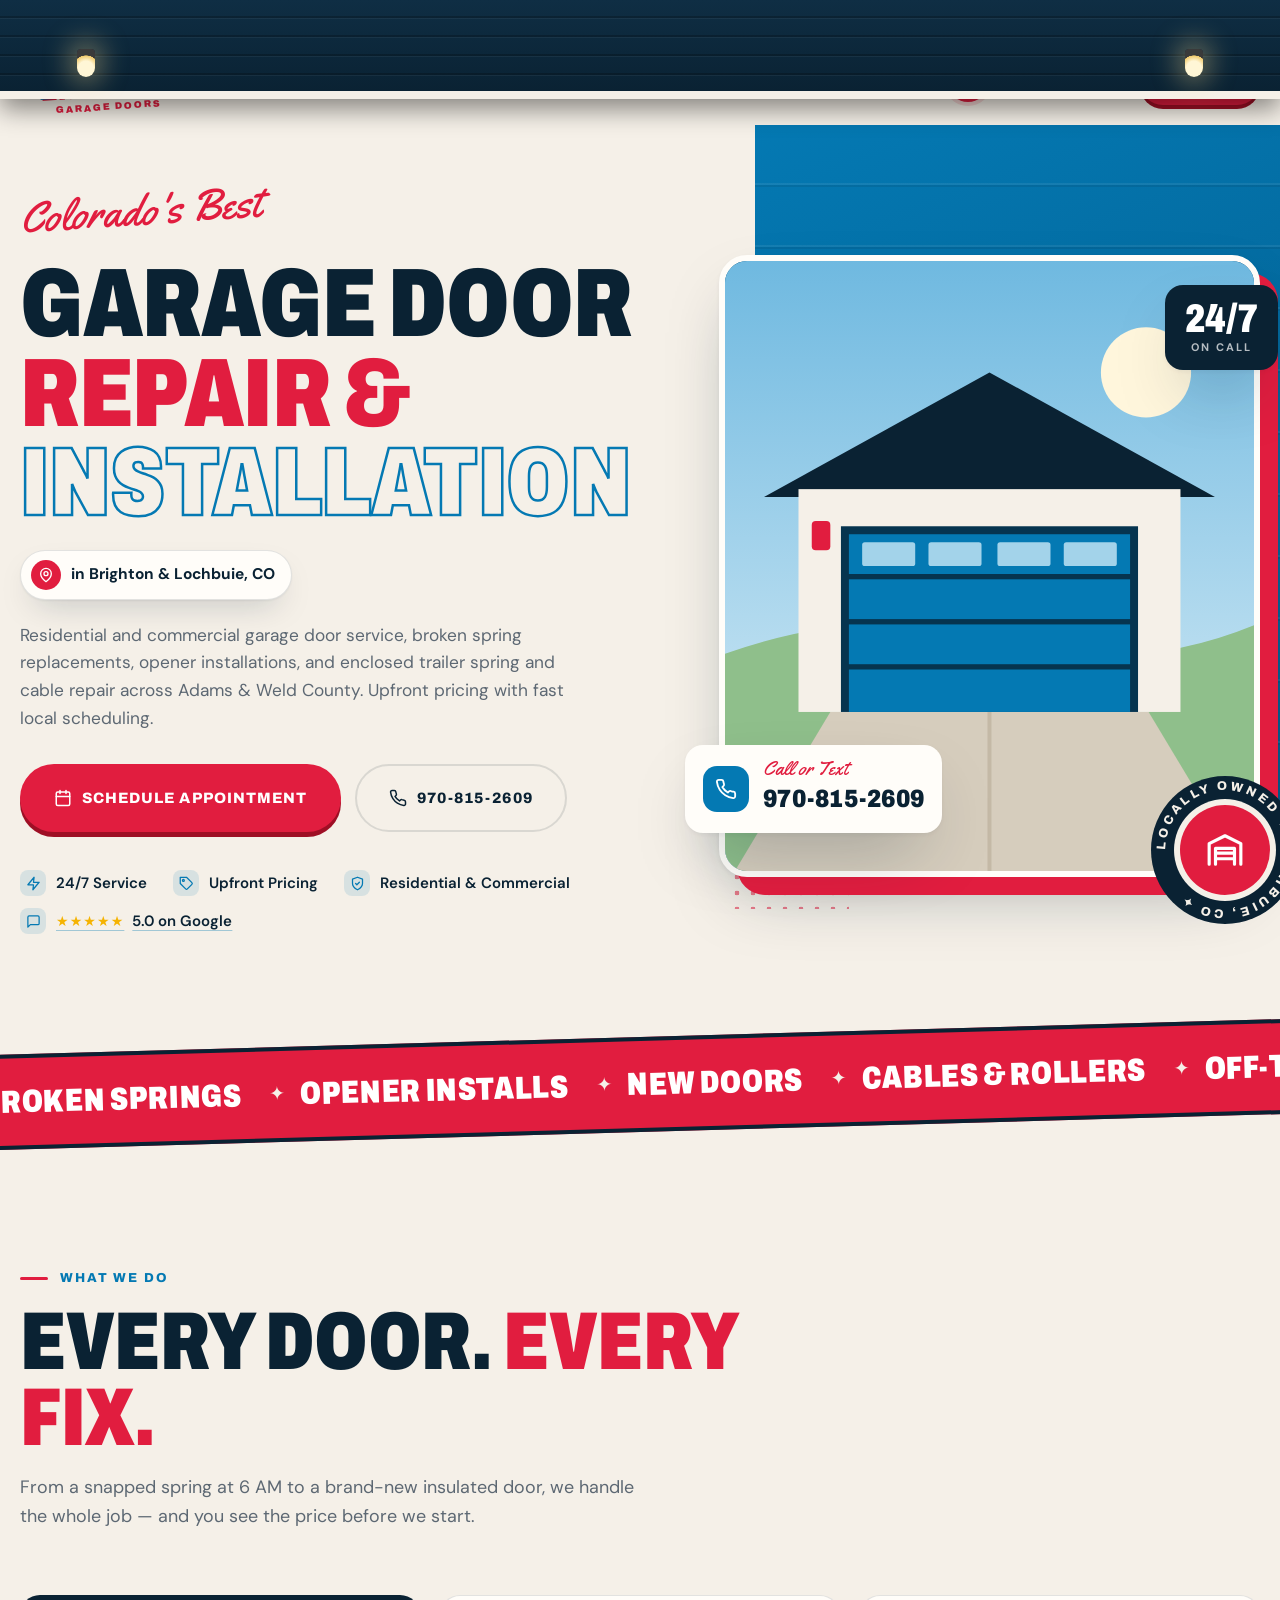
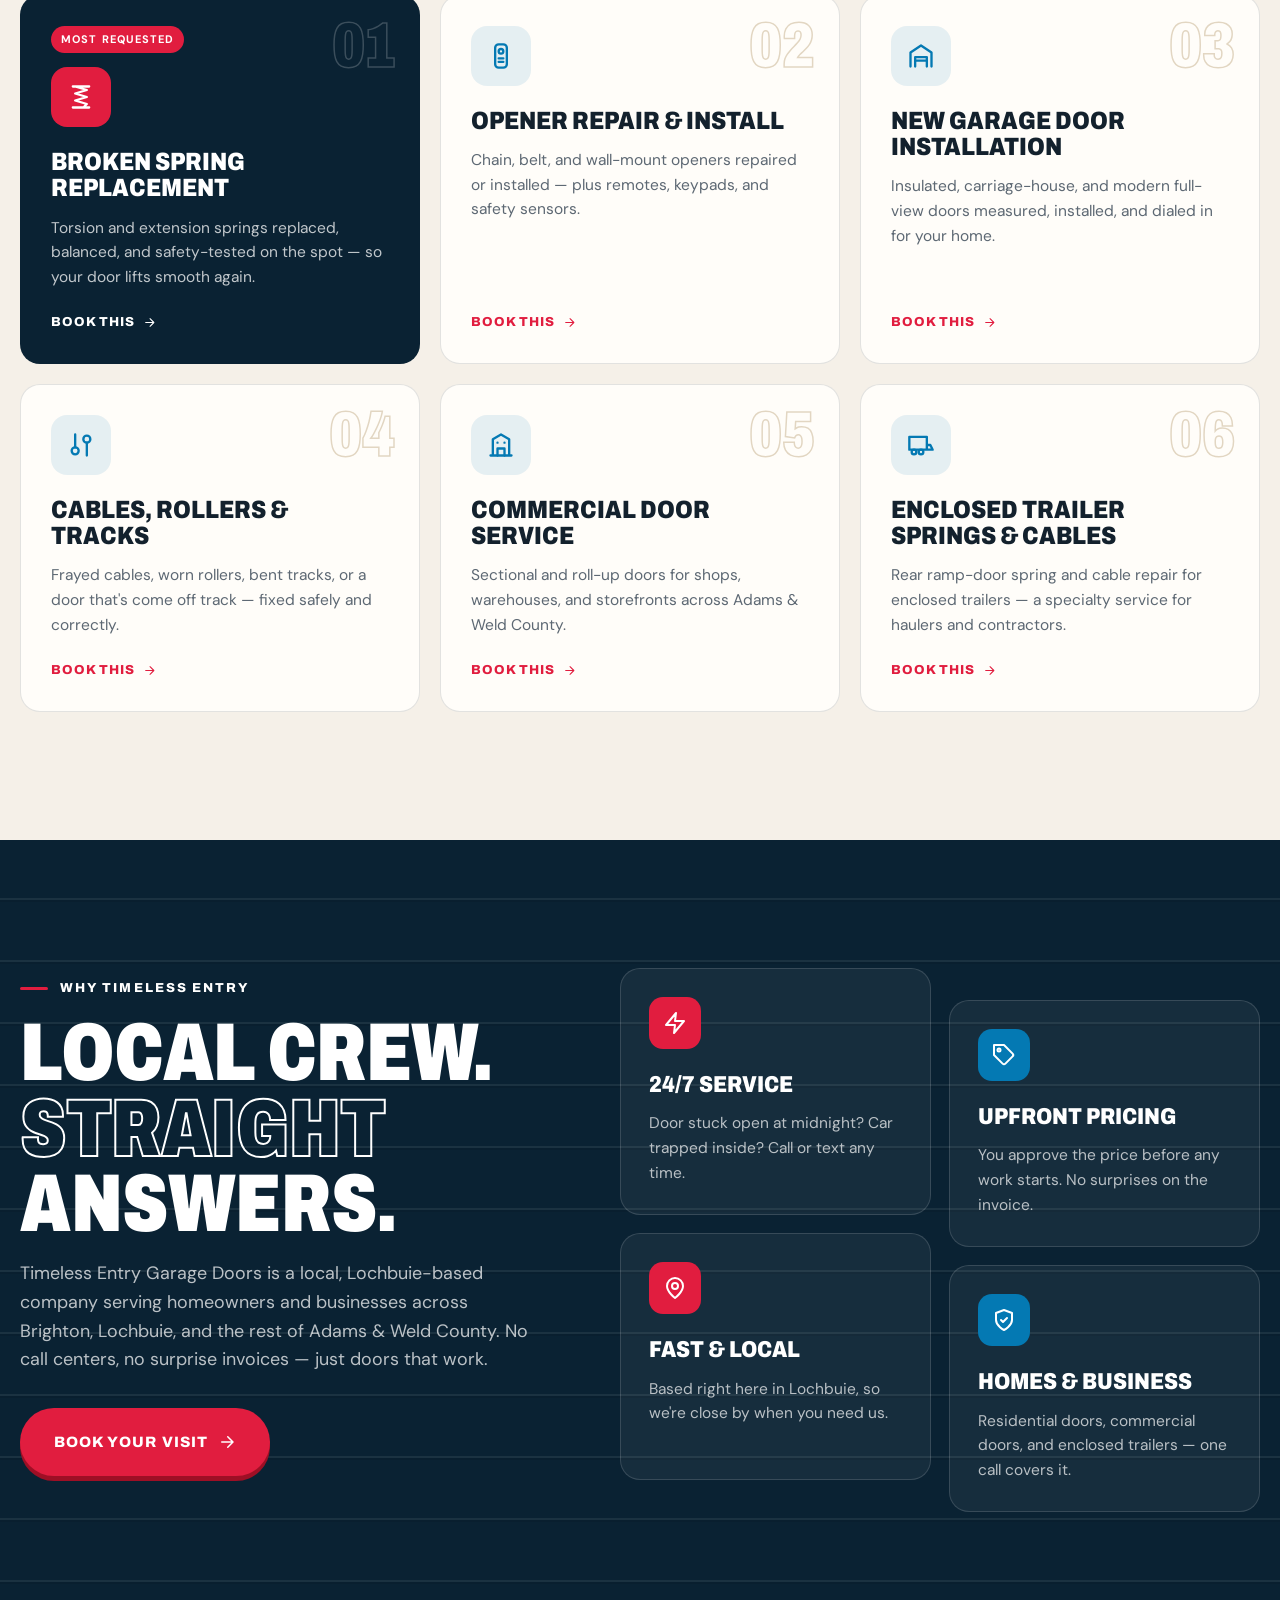
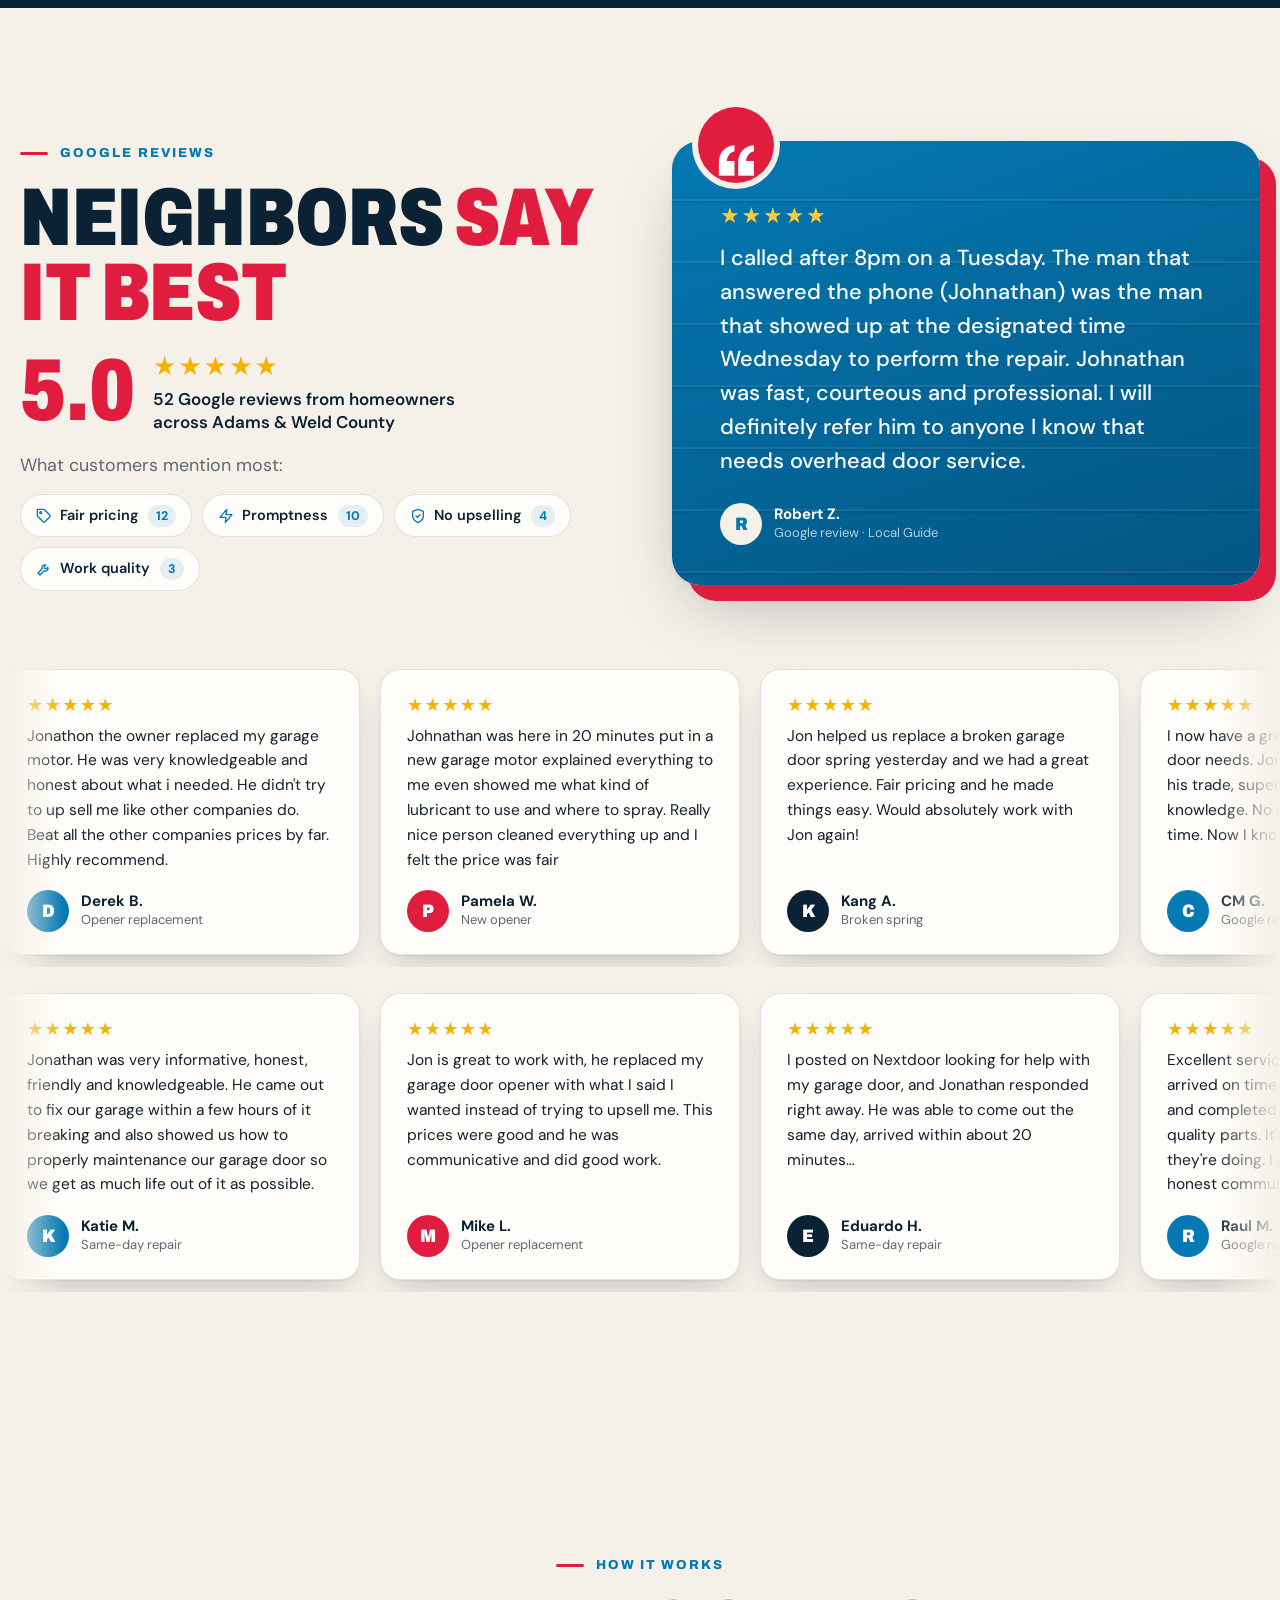
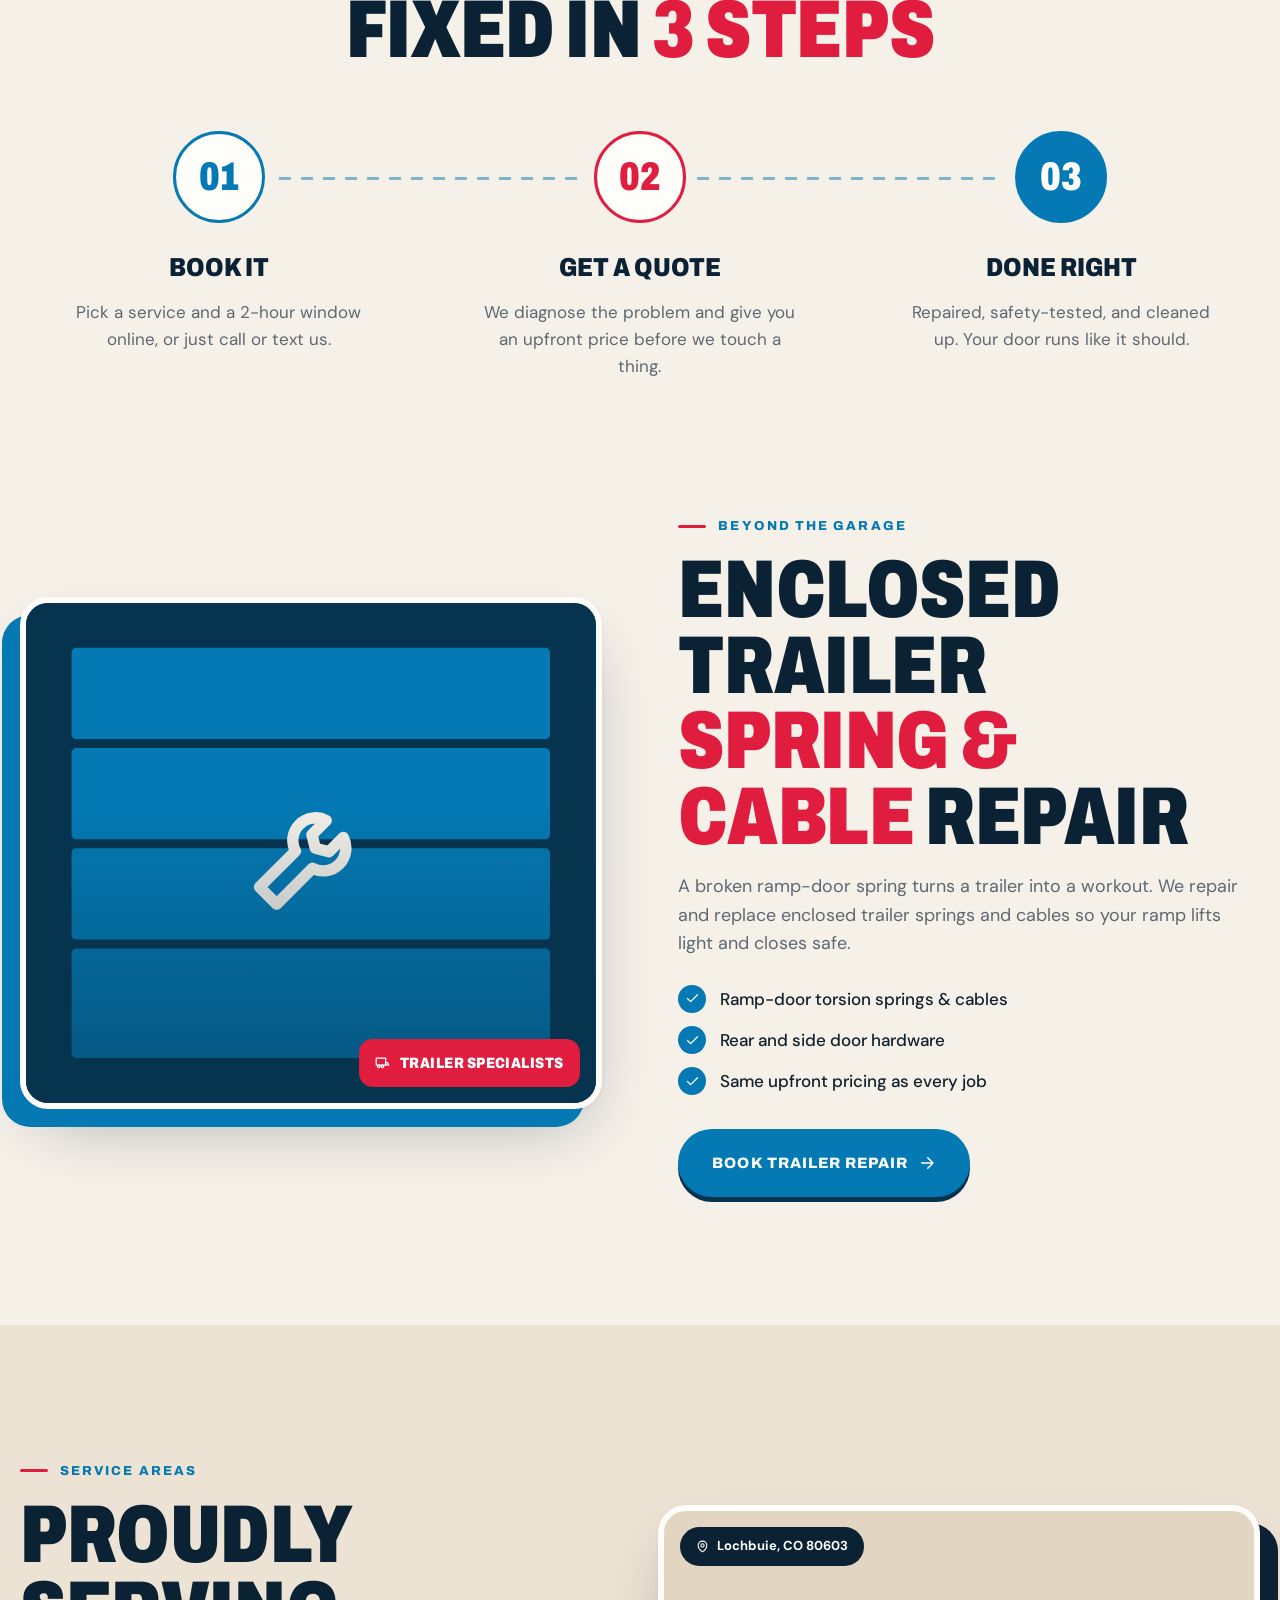
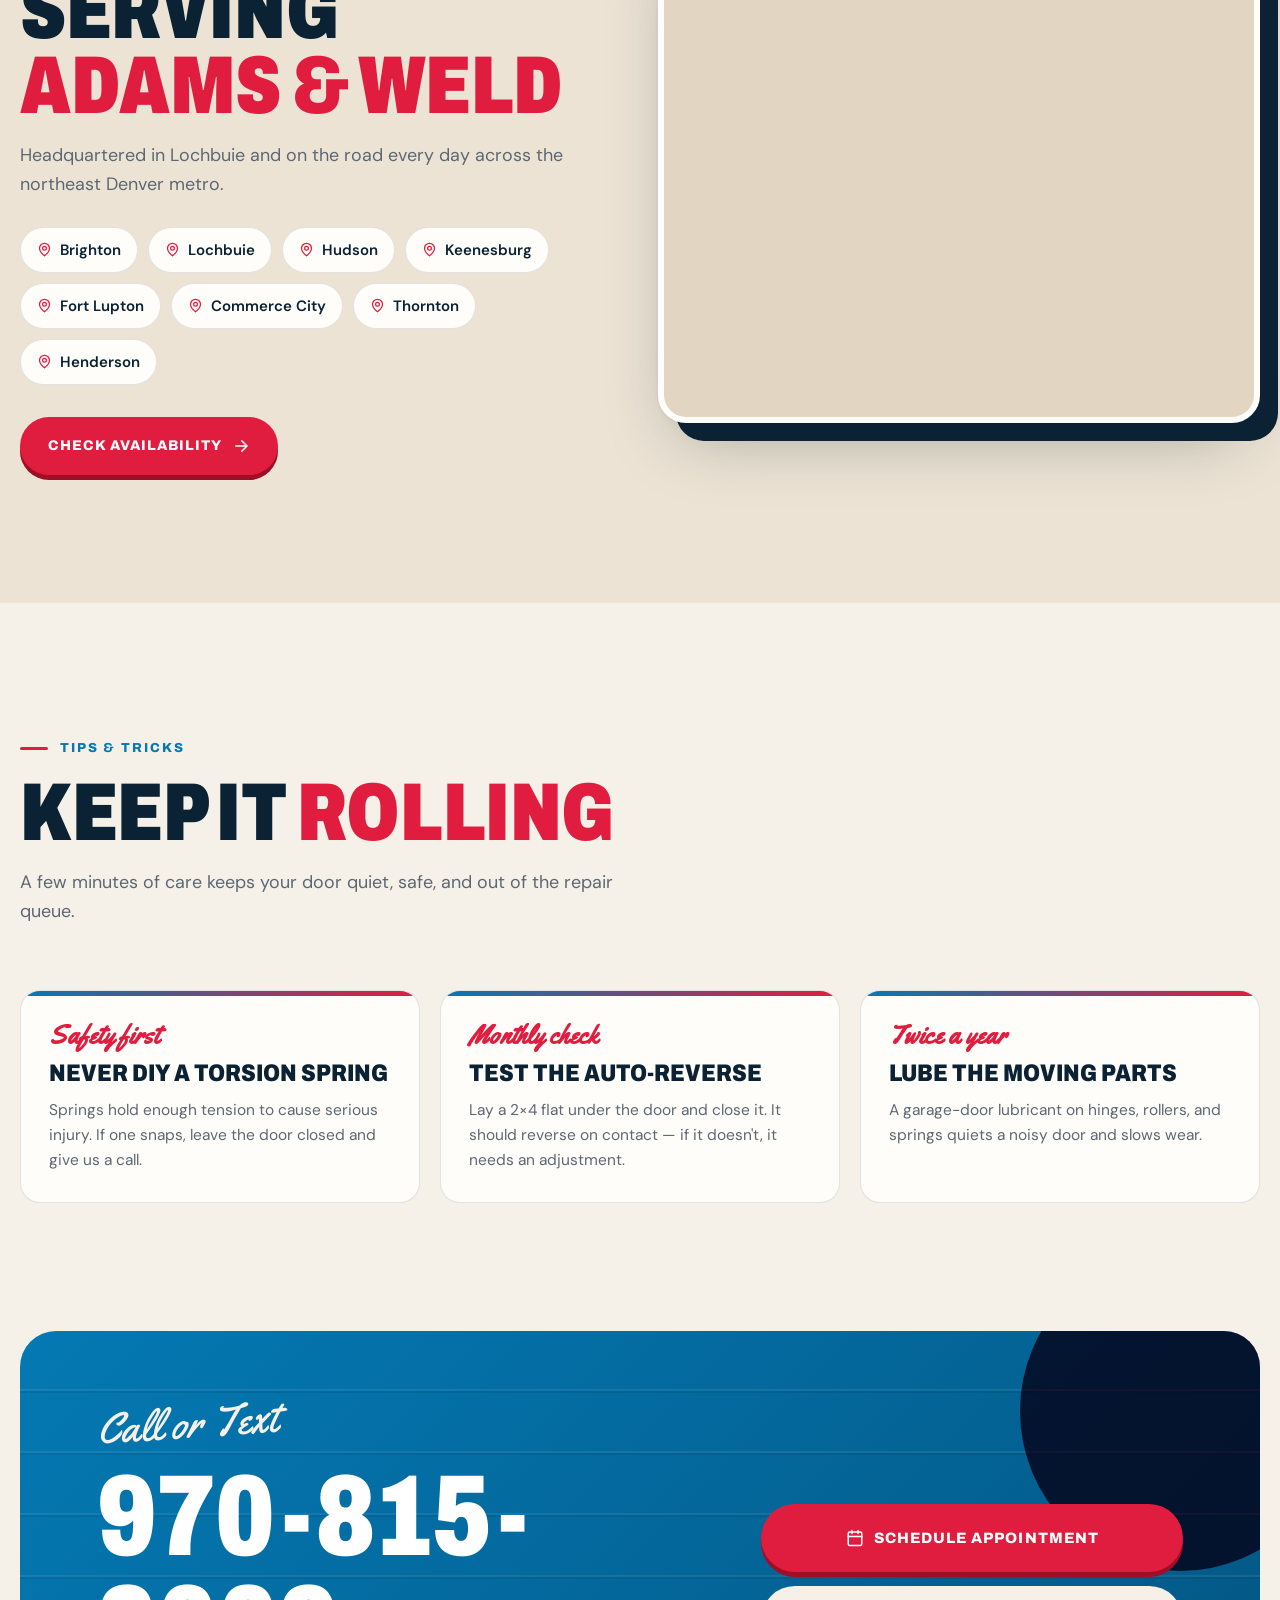
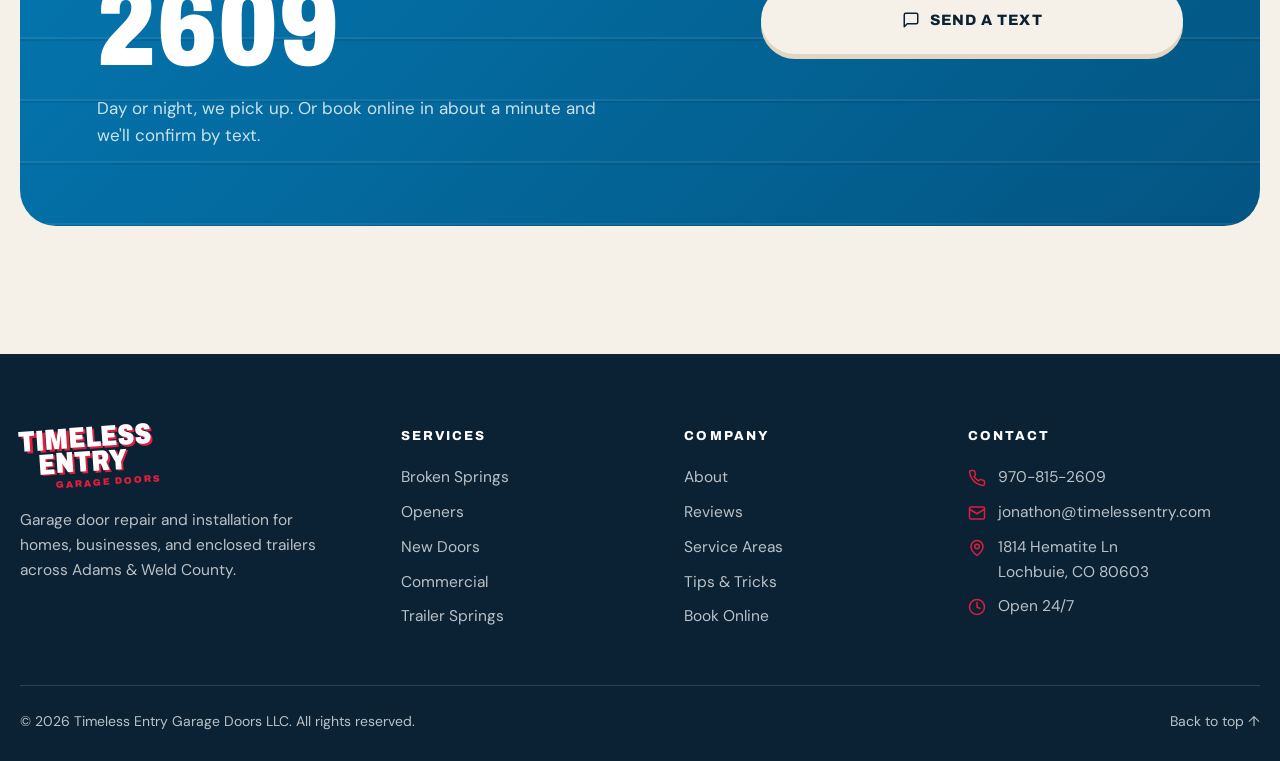
==== index.html @ ea05e541 "Redesigned Timeless Entry Garage Doors website Homepage and booking page with a garage-door intro an" ====
<!doctype html>
<html lang="en">
<head>
  <meta charset="utf-8">
  <meta name="viewport" content="width=device-width, initial-scale=1">
  <title>Timeless Entry Garage Doors | Garage Door Repair in Brighton &amp; Lochbuie, CO</title>
  <meta name="description" content="Residential and commercial garage door repair, broken spring replacement, opener installation, and enclosed trailer spring & cable repair across Adams & Weld County. Upfront pricing, 24/7 service.">
  <meta name="theme-color" content="#0479b3">
  <link rel="icon" type="image/png" sizes="32x32" href="images/favicon.png">
  <link rel="apple-touch-icon" href="images/apple-touch-icon.png">
  <link rel="preconnect" href="https://fonts.googleapis.com">
  <link rel="preconnect" href="https://fonts.gstatic.com" crossorigin>
  <link href="https://fonts.googleapis.com/css2?family=Archivo:wdth,wght@62..125,400..900&family=DM+Sans:opsz,wght@9..40,400..700&family=Yellowtail&display=swap" rel="stylesheet">
  <link rel="stylesheet" href="styles.css">
  <script>document.documentElement.classList.add('js');try{if(sessionStorage.getItem('te-intro-seen'))document.documentElement.classList.add('intro-seen')}catch(e){}</script>
</head>
<body class="has-mobile-bar">

<!-- Intro: red garage door that rolls up when the page loads -->
<div class="garage-intro" aria-hidden="true">
  <div class="gi-head"></div>
  <div class="gi-door">
    <div class="gi-panel gi-windows"><span></span><span></span><span></span><span></span></div>
    <div class="gi-panel"><span></span><span></span><span></span><span></span>
      <div class="gi-plate"><span class="gi-script">Colorado's Best</span><span class="gi-name">Timeless Entry</span><span class="gi-sub">Garage Doors</span></div>
    </div>
    <div class="gi-panel"><span></span><span></span><span></span><span></span>
      <div class="gi-plate lower"><span class="gi-script">Colorado's Best</span><span class="gi-name">Timeless Entry</span><span class="gi-sub">Garage Doors</span></div>
    </div>
    <div class="gi-panel"><span></span><span></span><span></span><span></span><div class="gi-handle"></div></div>
  </div>
</div>

<!-- Icon sprite -->
<svg width="0" height="0" style="position:absolute" aria-hidden="true">
  <defs>
    <symbol id="i-phone" viewBox="0 0 24 24"><path d="M22 16.9v3a2 2 0 0 1-2.2 2 19.8 19.8 0 0 1-8.6-3.1 19.5 19.5 0 0 1-6-6A19.8 19.8 0 0 1 2.1 4.2 2 2 0 0 1 4.1 2h3a2 2 0 0 1 2 1.7c.1 1 .4 1.9.7 2.8a2 2 0 0 1-.5 2.1L8 9.9a16 16 0 0 0 6 6l1.3-1.3a2 2 0 0 1 2.1-.4c.9.3 1.8.6 2.8.7a2 2 0 0 1 1.7 2z"/></symbol>
    <symbol id="i-calendar" viewBox="0 0 24 24"><rect x="3" y="4" width="18" height="18" rx="2"/><path d="M16 2v4M8 2v4M3 10h18"/></symbol>
    <symbol id="i-clock" viewBox="0 0 24 24"><circle cx="12" cy="12" r="10"/><path d="M12 6v6l4 2"/></symbol>
    <symbol id="i-mail" viewBox="0 0 24 24"><rect x="2" y="4" width="20" height="16" rx="2"/><path d="m22 7-10 6L2 7"/></symbol>
    <symbol id="i-pin" viewBox="0 0 24 24"><path d="M20 10c0 6-8 12-8 12s-8-6-8-12a8 8 0 0 1 16 0z"/><circle cx="12" cy="10" r="3"/></symbol>
    <symbol id="i-check" viewBox="0 0 24 24"><path d="M20 6 9 17l-5-5"/></symbol>
    <symbol id="i-arrow-right" viewBox="0 0 24 24"><path d="M5 12h14M13 5l7 7-7 7"/></symbol>
    <symbol id="i-chevron-down" viewBox="0 0 24 24"><path d="m6 9 6 6 6-6"/></symbol>
    <symbol id="i-spring" viewBox="0 0 24 24"><path d="M5 3h14M5 21h14M7 3l10 3-10 3 10 3-10 3 10 3-3 3"/></symbol>
    <symbol id="i-remote" viewBox="0 0 24 24"><rect x="7" y="2" width="10" height="20" rx="3"/><circle cx="12" cy="8" r="2"/><path d="M10 14h4M10 17h4"/></symbol>
    <symbol id="i-install" viewBox="0 0 24 24"><path d="M3 21V9l9-6 9 6v12"/><path d="M7 21v-8h10v8M7 16h10"/></symbol>
    <symbol id="i-roller" viewBox="0 0 24 24"><circle cx="7" cy="17" r="3"/><circle cx="17" cy="7" r="3"/><path d="M7 14V3M17 21V10"/></symbol>
    <symbol id="i-building" viewBox="0 0 24 24"><path d="M3 21h18M5 21V7l7-4 7 4v14"/><path d="M9 21v-6h6v6M9 10h.01M15 10h.01"/></symbol>
    <symbol id="i-trailer" viewBox="0 0 24 24"><path d="M2 5h15v11H2zM17 12h3l2 4h-5"/><circle cx="6" cy="18" r="2"/><circle cx="12" cy="18" r="2"/></symbol>
    <symbol id="i-zap" viewBox="0 0 24 24"><path d="M13 2 3 14h9l-1 8 10-12h-9z"/></symbol>
    <symbol id="i-tag" viewBox="0 0 24 24"><path d="M20.6 13.4 13.4 20.6a2 2 0 0 1-2.8 0L2 12V2h10l8.6 8.6a2 2 0 0 1 0 2.8z"/><circle cx="7" cy="7" r="1.5"/></symbol>
    <symbol id="i-home" viewBox="0 0 24 24"><path d="m3 10 9-7 9 7v11H3z"/><path d="M9 21v-7h6v7"/></symbol>
    <symbol id="i-shield" viewBox="0 0 24 24"><path d="M12 22s8-4 8-10V5l-8-3-8 3v7c0 6 8 10 8 10z"/><path d="m9 12 2 2 4-4"/></symbol>
    <symbol id="i-garage" viewBox="0 0 24 24"><path d="M2 21V8l10-5 10 5v13"/><path d="M6 21V11h12v10M6 14h12M6 17.5h12"/></symbol>
    <symbol id="i-menu" viewBox="0 0 24 24"><path d="M4 7h16M4 12h16M4 17h16"/></symbol>
    <symbol id="i-x" viewBox="0 0 24 24"><path d="M18 6 6 18M6 6l12 12"/></symbol>
    <symbol id="i-message" viewBox="0 0 24 24"><path d="M21 15a2 2 0 0 1-2 2H7l-4 4V5a2 2 0 0 1 2-2h14a2 2 0 0 1 2 2z"/></symbol>
    <symbol id="i-wrench" viewBox="0 0 24 24"><path d="M14.7 6.3a4 4 0 0 0-5.4 5.4L3 18l3 3 6.3-6.3a4 4 0 0 0 5.4-5.4l-2.5 2.5-2.4-.6-.6-2.4z"/></symbol>
  </defs>
</svg>

<a class="sr-only" href="#main">Skip to content</a>

<div class="topbar">
  <div class="container">
    <div class="topbar-left"><span class="live" aria-hidden="true"></span> Open 24/7 <span class="hide-sm">&nbsp;·&nbsp; Serving Adams &amp; Weld County</span></div>
    <div class="topbar-right">
      <a href="#" class="hide-sm"><svg class="i"><use href="#i-mail"/></svg>jonathon@timelessentry.com</a>
      <a href="#"><svg class="i"><use href="#i-phone"/></svg>970-815-2609</a>
    </div>
  </div>
</div>

<header class="site-header" id="top">
  <div class="container header-inner">
    <a href="index.html" class="brand" aria-label="Timeless Entry Garage Doors home">
      <img src="images/logo.png" alt="Timeless Entry Garage Doors" onerror="this.remove()">
      <span class="brand-text" aria-hidden="true"><span class="b1">Timeless</span><span class="b2">Entry</span><span class="b3">Garage Doors</span></span>
    </a>

    <nav class="site-nav" id="site-nav" aria-label="Main">
      <ul class="nav-list">
        <li><a class="nav-link active" href="index.html">Home</a></li>
        <li><a class="nav-link" href="#about">About</a></li>
        <li class="has-dd">
          <a class="nav-link" href="#services">Services <svg class="i"><use href="#i-chevron-down"/></svg></a>
          <ul class="dd">
            <li><a href="book.html?service=spring"><span class="dd-ico"><svg class="i"><use href="#i-spring"/></svg></span>Broken Springs</a></li>
            <li><a href="book.html?service=opener"><span class="dd-ico"><svg class="i"><use href="#i-remote"/></svg></span>Openers</a></li>
            <li><a href="book.html?service=install"><span class="dd-ico"><svg class="i"><use href="#i-install"/></svg></span>New Door Installation</a></li>
            <li><a href="book.html?service=cable"><span class="dd-ico"><svg class="i"><use href="#i-roller"/></svg></span>Cables, Rollers &amp; Tracks</a></li>
            <li><a href="book.html?service=commercial"><span class="dd-ico"><svg class="i"><use href="#i-building"/></svg></span>Commercial Doors</a></li>
            <li><a href="book.html?service=trailer"><span class="dd-ico"><svg class="i"><use href="#i-trailer"/></svg></span>Trailer Springs &amp; Cables</a></li>
          </ul>
        </li>
        <li class="has-dd">
          <a class="nav-link" href="#areas">Service Areas <svg class="i"><use href="#i-chevron-down"/></svg></a>
          <ul class="dd">
            <li><a href="#areas"><span class="dd-ico"><svg class="i"><use href="#i-pin"/></svg></span>Brighton</a></li>
            <li><a href="#areas"><span class="dd-ico"><svg class="i"><use href="#i-pin"/></svg></span>Lochbuie</a></li>
            <li><a href="#areas"><span class="dd-ico"><svg class="i"><use href="#i-pin"/></svg></span>Hudson</a></li>
            <li><a href="#areas"><span class="dd-ico"><svg class="i"><use href="#i-pin"/></svg></span>Fort Lupton</a></li>
            <li><a href="#areas"><span class="dd-ico"><svg class="i"><use href="#i-pin"/></svg></span>Commerce City</a></li>
            <li><a href="#areas"><span class="dd-ico"><svg class="i"><use href="#i-pin"/></svg></span>Thornton</a></li>
          </ul>
        </li>
        <li><a class="nav-link" href="#tips">Tips &amp; Tricks</a></li>
        <li><a class="nav-link" href="book.html">Contact Us</a></li>
      </ul>
      <div class="mobile-nav-cta">
        <a class="btn btn-red btn-lg" href="book.html"><svg class="i"><use href="#i-calendar"/></svg>Schedule Appointment</a>
        <a class="btn btn-blue btn-lg" href="#"><svg class="i"><use href="#i-phone"/></svg>970-815-2609</a>
      </div>
    </nav>

    <div class="header-actions">
      <a class="header-phone" href="#">
        <span class="ring"><svg class="i"><use href="#i-phone"/></svg></span>
        <span class="txt"><small>Call or text</small>970-815-2609</span>
      </a>
      <a class="btn btn-red btn-sm" href="book.html">Book Now</a>
      <button class="nav-toggle" aria-controls="site-nav" aria-expanded="false" aria-label="Menu">
        <svg class="i i-open"><use href="#i-menu"/></svg><svg class="i i-close"><use href="#i-x"/></svg>
      </button>
    </div>
  </div>
</header>

<main id="main">

  <!-- HERO -->
  <section class="hero">
    <div class="hero-bg" aria-hidden="true"></div>
    <div class="container hero-grid">
      <div class="hero-copy">
        <div class="reveal"><span class="script">Colorado's Best</span></div>
        <h1 class="display reveal" style="--d:.08s">
          <span class="line">Garage Door</span>
          <span class="line red">Repair &amp;</span>
          <span class="line outline">Installation</span>
        </h1>
        <div class="hero-loc reveal" style="--d:.16s">
          <span class="pin"><svg class="i"><use href="#i-pin"/></svg></span>in Brighton &amp; Lochbuie, CO
        </div>
        <p class="reveal" style="--d:.22s">Residential and commercial garage door service, broken spring replacements, opener installations, and enclosed trailer spring and cable repair across Adams &amp; Weld County. Upfront pricing with fast local scheduling.</p>
        <div class="hero-ctas reveal" style="--d:.3s">
          <a class="btn btn-red btn-lg" href="book.html"><svg class="i"><use href="#i-calendar"/></svg>Schedule Appointment</a>
          <a class="btn btn-ghost btn-lg" href="#"><svg class="i"><use href="#i-phone"/></svg>970-815-2609</a>
        </div>
        <ul class="hero-trust plain-list reveal" style="--d:.38s">
          <li><span class="tick"><svg class="i"><use href="#i-zap"/></svg></span>24/7 Service</li>
          <li><span class="tick"><svg class="i"><use href="#i-tag"/></svg></span>Upfront Pricing</li>
          <li><span class="tick"><svg class="i"><use href="#i-shield"/></svg></span>Residential &amp; Commercial</li>
          <li><a href="#reviews" class="trust-link"><span class="tick"><svg class="i"><use href="#i-message"/></svg></span><span class="stars" aria-hidden="true">★★★★★</span>5.0 on Google</a></li>
        </ul>
      </div>

      <div class="hero-visual reveal" style="--d:.1s">
        <div class="frame">
          <div class="photo" data-img="images/hero.jpg">
            <svg class="illus" viewBox="0 0 400 460" preserveAspectRatio="xMidYMid slice" aria-hidden="true">
              <defs><linearGradient id="skyA" x1="0" y1="0" x2="0" y2="1"><stop offset="0" stop-color="#6fb9e0"/><stop offset="1" stop-color="#dff0f8"/></linearGradient></defs>
              <rect width="400" height="460" fill="url(#skyA)"/>
              <circle cx="318" cy="84" r="34" fill="#fff6dc"/>
              <path d="M-10 300 Q110 255 210 285 T410 270 V460 H-10z" fill="#8fbf8b"/>
              <path d="M30 178 L200 84 L370 178 Z" fill="#0a2233"/>
              <rect x="56" y="172" width="288" height="168" fill="#f5f0e8"/>
              <rect x="88" y="200" width="224" height="140" fill="#06344f"/>
              <g fill="#0479b3"><rect x="94" y="206" width="212" height="30"/><rect x="94" y="240" width="212" height="30"/><rect x="94" y="274" width="212" height="30"/><rect x="94" y="308" width="212" height="32"/></g>
              <g fill="#bfe3f4" opacity=".85"><rect x="104" y="212" width="40" height="18" rx="2"/><rect x="154" y="212" width="40" height="18" rx="2"/><rect x="206" y="212" width="40" height="18" rx="2"/><rect x="256" y="212" width="40" height="18" rx="2"/></g>
              <rect x="66" y="196" width="14" height="22" rx="3" fill="#e11d3f"/>
              <path d="M80 340 H320 L392 460 H8Z" fill="#d6cdbd"/>
              <path d="M200 340 L200 460" stroke="#c4b9a6" stroke-width="3"/>
            </svg>
          </div>
          <div class="door" aria-hidden="true"></div>
        </div>
        <div class="float-card float-247"><strong>24/7</strong><span>On call</span></div>
        <a class="float-card float-call" href="#">
          <span class="ring"><svg class="i"><use href="#i-phone"/></svg></span>
          <span><small>Call or Text</small><strong>970-815-2609</strong></span>
        </a>
        <div class="stamp" aria-hidden="true">
          <svg class="ring-text" viewBox="0 0 150 150">
            <defs><path id="circ" d="M75 75 m-60 0 a60 60 0 1 1 120 0 a60 60 0 1 1 -120 0"/></defs>
            <circle cx="75" cy="75" r="74" fill="#0a2233"/>
            <text font-family="Archivo, sans-serif" font-weight="800" font-size="12.5" letter-spacing="3.2" fill="#f5f0e8"><textPath href="#circ">LOCALLY OWNED ✦ LOCHBUIE, CO ✦ </textPath></text>
          </svg>
          <span class="core"><svg class="i"><use href="#i-garage"/></svg></span>
        </div>
      </div>
    </div>
  </section>

  <!-- MARQUEE -->
  <div class="marquee" aria-hidden="true">
    <div class="marquee-track">
      <span>Broken Springs</span><span>Opener Installs</span><span>New Doors</span><span>Cables &amp; Rollers</span><span>Off-Track Doors</span><span>Commercial Service</span><span>Trailer Springs</span><span>24/7 Emergency</span>
      <span>Broken Springs</span><span>Opener Installs</span><span>New Doors</span><span>Cables &amp; Rollers</span><span>Off-Track Doors</span><span>Commercial Service</span><span>Trailer Springs</span><span>24/7 Emergency</span>
    </div>
  </div>

  <!-- SERVICES -->
  <section class="section" id="services">
    <div class="container">
      <div class="section-head reveal">
        <span class="eyebrow">What we do</span>
        <h2 class="section-title display">Every door. <span class="accent">Every fix.</span></h2>
        <p class="lede">From a snapped spring at 6 AM to a brand-new insulated door, we handle the whole job — and you see the price before we start.</p>
      </div>
      <div class="services-grid">
        <a class="svc-card feature reveal" href="book.html?service=spring">
          <span class="num">01</span>
          <span class="badge">Most requested</span>
          <span class="ico"><svg class="i"><use href="#i-spring"/></svg></span>
          <h3>Broken Spring Replacement</h3>
          <p>Torsion and extension springs replaced, balanced, and safety-tested on the spot — so your door lifts smooth again.</p>
          <span class="more">Book this <svg class="i"><use href="#i-arrow-right"/></svg></span>
        </a>
        <a class="svc-card reveal" style="--d:.06s" href="book.html?service=opener">
          <span class="num">02</span>
          <span class="ico"><svg class="i"><use href="#i-remote"/></svg></span>
          <h3>Opener Repair &amp; Install</h3>
          <p>Chain, belt, and wall-mount openers repaired or installed — plus remotes, keypads, and safety sensors.</p>
          <span class="more">Book this <svg class="i"><use href="#i-arrow-right"/></svg></span>
        </a>
        <a class="svc-card reveal" style="--d:.12s" href="book.html?service=install">
          <span class="num">03</span>
          <span class="ico"><svg class="i"><use href="#i-install"/></svg></span>
          <h3>New Garage Door Installation</h3>
          <p>Insulated, carriage-house, and modern full-view doors measured, installed, and dialed in for your home.</p>
          <span class="more">Book this <svg class="i"><use href="#i-arrow-right"/></svg></span>
        </a>
        <a class="svc-card reveal" href="book.html?service=cable">
          <span class="num">04</span>
          <span class="ico"><svg class="i"><use href="#i-roller"/></svg></span>
          <h3>Cables, Rollers &amp; Tracks</h3>
          <p>Frayed cables, worn rollers, bent tracks, or a door that's come off track — fixed safely and correctly.</p>
          <span class="more">Book this <svg class="i"><use href="#i-arrow-right"/></svg></span>
        </a>
        <a class="svc-card reveal" style="--d:.06s" href="book.html?service=commercial">
          <span class="num">05</span>
          <span class="ico"><svg class="i"><use href="#i-building"/></svg></span>
          <h3>Commercial Door Service</h3>
          <p>Sectional and roll-up doors for shops, warehouses, and storefronts across Adams &amp; Weld County.</p>
          <span class="more">Book this <svg class="i"><use href="#i-arrow-right"/></svg></span>
        </a>
        <a class="svc-card reveal" style="--d:.12s" href="book.html?service=trailer">
          <span class="num">06</span>
          <span class="ico"><svg class="i"><use href="#i-trailer"/></svg></span>
          <h3>Enclosed Trailer Springs &amp; Cables</h3>
          <p>Rear ramp-door spring and cable repair for enclosed trailers — a specialty service for haulers and contractors.</p>
          <span class="more">Book this <svg class="i"><use href="#i-arrow-right"/></svg></span>
        </a>
      </div>
    </div>
  </section>

  <!-- WHY -->
  <section class="section why" id="about">
    <div class="container why-grid">
      <div class="reveal">
        <span class="eyebrow light">Why Timeless Entry</span>
        <h2 class="section-title display">Local crew. <span class="outline">Straight</span> answers.</h2>
        <p class="lede">Timeless Entry Garage Doors is a local, Lochbuie-based company serving homeowners and businesses across Brighton, Lochbuie, and the rest of Adams &amp; Weld County. No call centers, no surprise invoices — just doors that work.</p>
        <a class="btn btn-red btn-lg" href="book.html"><span>Book your visit</span><svg class="i i-arrow"><use href="#i-arrow-right"/></svg></a>
      </div>
      <div class="why-cards">
        <div class="why-card reveal"><div class="ico"><svg class="i"><use href="#i-zap"/></svg></div><h3>24/7 Service</h3><p>Door stuck open at midnight? Car trapped inside? Call or text any time.</p></div>
        <div class="why-card reveal" style="--d:.08s"><div class="ico"><svg class="i"><use href="#i-tag"/></svg></div><h3>Upfront Pricing</h3><p>You approve the price before any work starts. No surprises on the invoice.</p></div>
        <div class="why-card reveal" style="--d:.16s"><div class="ico"><svg class="i"><use href="#i-pin"/></svg></div><h3>Fast &amp; Local</h3><p>Based right here in Lochbuie, so we're close by when you need us.</p></div>
        <div class="why-card reveal" style="--d:.24s"><div class="ico"><svg class="i"><use href="#i-shield"/></svg></div><h3>Homes &amp; Business</h3><p>Residential doors, commercial doors, and enclosed trailers — one call covers it.</p></div>
      </div>
    </div>
  </section>

  <!-- REVIEWS (real Google reviews, quoted as written; "…" marks a shortened review) -->
  <section class="section reviews" id="reviews">
    <div class="container reviews-top">
      <div class="reveal">
        <span class="eyebrow">Google reviews</span>
        <h2 class="section-title display">Neighbors <span class="accent">say it best</span></h2>
        <div class="review-count">
          <strong>5.0</strong>
          <span><span class="stars" role="img" aria-label="5 out of 5 stars">★★★★★</span>52 Google reviews from homeowners<br>across Adams &amp; Weld County</span>
        </div>
        <p class="lede" style="margin-top:18px">What customers mention most:</p>
        <div class="themes">
          <span class="theme"><svg class="i"><use href="#i-tag"/></svg>Fair pricing <b>12</b></span>
          <span class="theme"><svg class="i"><use href="#i-zap"/></svg>Promptness <b>10</b></span>
          <span class="theme"><svg class="i"><use href="#i-shield"/></svg>No upselling <b>4</b></span>
          <span class="theme"><svg class="i"><use href="#i-wrench"/></svg>Work quality <b>3</b></span>
        </div>
      </div>
      <figure class="featured-review reveal" style="--d:.1s">
        <span class="qmark" aria-hidden="true">“</span>
        <span class="stars" role="img" aria-label="5 out of 5 stars">★★★★★</span>
        <blockquote>I called after 8pm on a Tuesday. The man that answered the phone (Johnathan) was the man that showed up at the designated time Wednesday to perform the repair. Johnathan was fast, courteous and professional. I will definitely refer him to anyone I know that needs overhead door service.</blockquote>
        <figcaption class="rv-who">
          <span class="rv-av">R</span>
          <span><strong>Robert Z.</strong><small>Google review · Local Guide</small></span>
        </figcaption>
      </figure>
    </div>

    <div class="rv-rows" aria-label="More customer reviews">
      <div class="rv-row">
        <div class="rv-track" style="--dur:90s">
          <figure class="rv-card"><p>Jonathon the owner replaced my garage motor. He was very knowledgeable and honest about what i needed. He didn't try to up sell me like other companies do. Beat all the other companies prices by far. Highly recommend.</p><figcaption class="rv-who"><span class="rv-av">D</span><span><strong>Derek B.</strong><small>Opener replacement</small></span></figcaption></figure>
          <figure class="rv-card"><p>Johnathan was here in 20 minutes put in a new garage motor explained everything to me even showed me what kind of lubricant to use and where to spray. Really nice person cleaned everything up and I felt the price was fair</p><figcaption class="rv-who"><span class="rv-av">P</span><span><strong>Pamela W.</strong><small>New opener</small></span></figcaption></figure>
          <figure class="rv-card"><p>Jon helped us replace a broken garage door spring yesterday and we had a great experience. Fair pricing and he made things easy. Would absolutely work with Jon again!</p><figcaption class="rv-who"><span class="rv-av">K</span><span><strong>Kang A.</strong><small>Broken spring</small></span></figcaption></figure>
          <figure class="rv-card"><p>I now have a great goto for all my garage door needs. Jonathan absolutely knows his trade, super friendly, shares his knowledge. No upsells. Honest quote. On time. Now I know who to call!</p><figcaption class="rv-who"><span class="rv-av">C</span><span><strong>CM G.</strong><small>Google review</small></span></figcaption></figure>
          <figure class="rv-card"><p>He was able to come over and replace my torsion on a Sunday.. He'll definitely be my first call on any other garage door issues.</p><figcaption class="rv-who"><span class="rv-av">C</span><span><strong>Christopher M.</strong><small>Torsion spring · Sunday call</small></span></figcaption></figure>
          <figure class="rv-card"><p>John was prompt and knew right away how to solve the issue of the 26 year old garage door opener by installing new springs, bearings, rollers and lubricant at a very fair price. We were thrilled with the service.</p><figcaption class="rv-who"><span class="rv-av">M</span><span><strong>Mary J.</strong><small>Springs, bearings &amp; rollers</small></span></figcaption></figure>
          <figure class="rv-card"><p>Jon arrived on time, was upfront about the issue, (which he said wasn't as big of an issue as I feared), fixed it promptly and charged a reasonable price.</p><figcaption class="rv-who"><span class="rv-av">T</span><span><strong>T W.</strong><small>Google review · Local Guide</small></span></figcaption></figure>
          <figure class="rv-card"><p>Timeless entry fixed my garage door when I backed into it they were very reasonable in pricing with quick response and extremely helpful. Would definitely use them again</p><figcaption class="rv-who"><span class="rv-av">R</span><span><strong>Rod P.</strong><small>Damage repair</small></span></figcaption></figure>
          <figure class="rv-card"><p>Jonathon with Timeless Entry installed my wall-mount LiftMaster garage door for me and did a fantastic job. I greatly appreciate his attentiveness and expertise…</p><figcaption class="rv-who"><span class="rv-av">S</span><span><strong>Sage N.</strong><small>Wall-mount opener install</small></span></figcaption></figure>
        </div>
      </div>
      <div class="rv-row reverse">
        <div class="rv-track" style="--dur:100s">
          <figure class="rv-card"><p>Jonathan was very informative, honest, friendly and knowledgeable. He came out to fix our garage within a few hours of it breaking and also showed us how to properly maintenance our garage door so we get as much life out of it as possible.</p><figcaption class="rv-who"><span class="rv-av">K</span><span><strong>Katie M.</strong><small>Same-day repair</small></span></figcaption></figure>
          <figure class="rv-card"><p>Jon is great to work with, he replaced my garage door opener with what I said I wanted instead of trying to upsell me. This prices were good and he was communicative and did good work.</p><figcaption class="rv-who"><span class="rv-av">M</span><span><strong>Mike L.</strong><small>Opener replacement</small></span></figcaption></figure>
          <figure class="rv-card"><p>I posted on Nextdoor looking for help with my garage door, and Jonathan responded right away. He was able to come out the same day, arrived within about 20 minutes…</p><figcaption class="rv-who"><span class="rv-av">E</span><span><strong>Eduardo H.</strong><small>Same-day repair</small></span></figcaption></figure>
          <figure class="rv-card"><p>Excellent service from start to finish. They arrived on time, provided a fair estimate, and completed the repair with high-quality parts. It's clear they know what they're doing. I really appreciate the honest communication.</p><figcaption class="rv-who"><span class="rv-av">R</span><span><strong>Raul M.</strong><small>Google review · Local Guide</small></span></figcaption></figure>
          <figure class="rv-card"><p>Jonathon was fantastic. Was able to come to my home and replace springs on my garage door as well as rollers and taught me how to properly lubricate and maintain my garage door to extend the life of it.</p><figcaption class="rv-who"><span class="rv-av">A</span><span><strong>Allyson C.</strong><small>Springs &amp; rollers</small></span></figcaption></figure>
          <figure class="rv-card"><p>I called early morning and he was able to come out later in the day. He gave me 2 recommendations. The prices were competitive for a new garage door motor, wall switch, and remote.</p><figcaption class="rv-who"><span class="rv-av">T</span><span><strong>Tara C.</strong><small>Motor, wall switch &amp; remote</small></span></figcaption></figure>
          <figure class="rv-card"><p>Great business to work with! And great guy in general. Got our garage up and running in an hour of calling. Will definitely call if need or for tune ups.</p><figcaption class="rv-who"><span class="rv-av">J</span><span><strong>Jaron</strong><small>Google review · Local Guide</small></span></figcaption></figure>
          <figure class="rv-card"><p>John did a great job of installation and at a great price. Very happy with the results and already suggesting him to my neighbors and friends.</p><figcaption class="rv-who"><span class="rv-av">G</span><span><strong>Greg A.</strong><small>Installation</small></span></figcaption></figure>
          <figure class="rv-card"><p>Jonathan was a super friendly and knowledgeable tech., punctual (was able to actually get to my house sooner). Prices are very competitive. I would definitely give these guys a try. 10/10 - would recommend.</p><figcaption class="rv-who"><span class="rv-av">J</span><span><strong>John F.</strong><small>Google review · Local Guide</small></span></figcaption></figure>
        </div>
      </div>
    </div>
  </section>

  <!-- PROCESS -->
  <section class="section">
    <div class="container">
      <div class="section-head center reveal">
        <span class="eyebrow">How it works</span>
        <h2 class="section-title display">Fixed in <span class="accent">3 steps</span></h2>
      </div>
      <div class="process">
        <div class="p-step reveal"><div class="n">01</div><div><h3>Book it</h3><p>Pick a service and a 2-hour window online, or just call or text us.</p></div></div>
        <div class="p-step reveal" style="--d:.1s"><div class="n">02</div><div><h3>Get a quote</h3><p>We diagnose the problem and give you an upfront price before we touch a thing.</p></div></div>
        <div class="p-step reveal" style="--d:.2s"><div class="n">03</div><div><h3>Done right</h3><p>Repaired, safety-tested, and cleaned up. Your door runs like it should.</p></div></div>
      </div>
    </div>
  </section>

  <!-- SPECIALTY -->
  <section class="section" style="padding-top:0">
    <div class="container split">
      <div class="split-media reveal">
        <div class="frame">
          <div class="photo" data-img="images/tech.jpg">
            <svg class="illus" viewBox="0 0 500 440" preserveAspectRatio="xMidYMid slice" aria-hidden="true">
              <rect width="500" height="440" fill="#06344f"/>
              <g fill="#0479b3"><rect x="40" y="40" width="420" height="80" rx="4"/><rect x="40" y="128" width="420" height="80" rx="4"/><rect x="40" y="216" width="420" height="80" rx="4"/><rect x="40" y="304" width="420" height="96" rx="4"/></g>
              <g fill="none" stroke="#f5f0e8" stroke-width="10" stroke-linecap="round" stroke-linejoin="round" transform="translate(190 160) scale(5)"><path d="M14.7 6.3a4 4 0 0 0-5.4 5.4L3 18l3 3 6.3-6.3a4 4 0 0 0 5.4-5.4l-2.5 2.5-2.4-.6-.6-2.4z" stroke-width="2"/></g>
            </svg>
          </div>
        </div>
        <div class="tag"><svg class="i"><use href="#i-trailer"/></svg>Trailer specialists</div>
      </div>
      <div class="reveal" style="--d:.1s">
        <span class="eyebrow">Beyond the garage</span>
        <h2 class="section-title display">Enclosed trailer <span class="accent">spring &amp; cable</span> repair</h2>
        <p class="lede">A broken ramp-door spring turns a trailer into a workout. We repair and replace enclosed trailer springs and cables so your ramp lifts light and closes safe.</p>
        <ul class="checklist">
          <li><span class="tick"><svg class="i"><use href="#i-check"/></svg></span>Ramp-door torsion springs &amp; cables</li>
          <li><span class="tick"><svg class="i"><use href="#i-check"/></svg></span>Rear and side door hardware</li>
          <li><span class="tick"><svg class="i"><use href="#i-check"/></svg></span>Same upfront pricing as every job</li>
        </ul>
        <a class="btn btn-blue btn-lg" href="book.html?service=trailer"><span>Book trailer repair</span><svg class="i i-arrow"><use href="#i-arrow-right"/></svg></a>
      </div>
    </div>
  </section>

  <!-- AREAS -->
  <section class="section areas" id="areas">
    <div class="container areas-grid">
      <div class="reveal">
        <span class="eyebrow">Service areas</span>
        <h2 class="section-title display">Proudly serving <span class="accent">Adams &amp; Weld</span></h2>
        <p class="lede">Headquartered in Lochbuie and on the road every day across the northeast Denver metro.</p>
        <div class="chips">
          <a class="chip" href="book.html"><svg class="i"><use href="#i-pin"/></svg>Brighton</a>
          <a class="chip" href="book.html"><svg class="i"><use href="#i-pin"/></svg>Lochbuie</a>
          <a class="chip" href="book.html"><svg class="i"><use href="#i-pin"/></svg>Hudson</a>
          <a class="chip" href="book.html"><svg class="i"><use href="#i-pin"/></svg>Keenesburg</a>
          <a class="chip" href="book.html"><svg class="i"><use href="#i-pin"/></svg>Fort Lupton</a>
          <a class="chip" href="book.html"><svg class="i"><use href="#i-pin"/></svg>Commerce City</a>
          <a class="chip" href="book.html"><svg class="i"><use href="#i-pin"/></svg>Thornton</a>
          <a class="chip" href="book.html"><svg class="i"><use href="#i-pin"/></svg>Henderson</a>
        </div>
        <a class="btn btn-red" href="book.html"><span>Check availability</span><svg class="i i-arrow"><use href="#i-arrow-right"/></svg></a>
      </div>
      <div class="map-frame reveal" style="--d:.1s">
        <span class="map-pill"><svg class="i"><use href="#i-pin"/></svg>Lochbuie, CO 80603</span>
        <iframe title="Map of Timeless Entry Garage Doors in Lochbuie, CO" loading="lazy" referrerpolicy="no-referrer-when-downgrade" src="https://maps.google.com/maps?q=1814%20Hematite%20Ln%2C%20Lochbuie%2C%20CO%2080603&amp;z=11&amp;output=embed"></iframe>
      </div>
    </div>
  </section>

  <!-- TIPS -->
  <section class="section" id="tips">
    <div class="container">
      <div class="section-head reveal">
        <span class="eyebrow">Tips &amp; tricks</span>
        <h2 class="section-title display">Keep it <span class="accent">rolling</span></h2>
        <p class="lede">A few minutes of care keeps your door quiet, safe, and out of the repair queue.</p>
      </div>
      <div class="tips-grid">
        <article class="tip reveal"><span class="label">Safety first</span><h3>Never DIY a torsion spring</h3><p>Springs hold enough tension to cause serious injury. If one snaps, leave the door closed and give us a call.</p></article>
        <article class="tip reveal" style="--d:.08s"><span class="label">Monthly check</span><h3>Test the auto-reverse</h3><p>Lay a 2×4 flat under the door and close it. It should reverse on contact — if it doesn't, it needs an adjustment.</p></article>
        <article class="tip reveal" style="--d:.16s"><span class="label">Twice a year</span><h3>Lube the moving parts</h3><p>A garage-door lubricant on hinges, rollers, and springs quiets a noisy door and slows wear.</p></article>
      </div>
    </div>
  </section>

  <!-- CTA -->
  <section class="cta-band">
    <div class="container">
      <div class="cta-inner reveal">
        <div>
          <span class="script">Call or Text</span>
          <a class="cta-phone" href="#">970-815-2609</a>
          <p>Day or night, we pick up. Or book online in about a minute and we'll confirm by text.</p>
        </div>
        <div class="cta-actions">
          <a class="btn btn-red btn-lg" href="book.html"><svg class="i"><use href="#i-calendar"/></svg>Schedule Appointment</a>
          <a class="btn btn-cream btn-lg" href="#"><svg class="i"><use href="#i-message"/></svg>Send a Text</a>
        </div>
      </div>
    </div>
  </section>
</main>

<footer class="site-footer">
  <div class="container">
    <div class="footer-grid">
      <div>
        <a href="index.html" class="brand" aria-label="Timeless Entry Garage Doors home">
          <img src="images/logo.png" alt="Timeless Entry Garage Doors" onerror="this.remove()">
          <span class="brand-text" aria-hidden="true"><span class="b1">Timeless</span><span class="b2">Entry</span><span class="b3">Garage Doors</span></span>
        </a>
        <p class="footer-about">Garage door repair and installation for homes, businesses, and enclosed trailers across Adams &amp; Weld County.</p>
      </div>
      <div>
        <h4>Services</h4>
        <ul>
          <li><a href="book.html?service=spring">Broken Springs</a></li>
          <li><a href="book.html?service=opener">Openers</a></li>
          <li><a href="book.html?service=install">New Doors</a></li>
          <li><a href="book.html?service=commercial">Commercial</a></li>
          <li><a href="book.html?service=trailer">Trailer Springs</a></li>
        </ul>
      </div>
      <div>
        <h4>Company</h4>
        <ul>
          <li><a href="#about">About</a></li>
          <li><a href="#reviews">Reviews</a></li>
          <li><a href="#areas">Service Areas</a></li>
          <li><a href="#tips">Tips &amp; Tricks</a></li>
          <li><a href="book.html">Book Online</a></li>
        </ul>
      </div>
      <div>
        <h4>Contact</h4>
        <ul class="footer-contact">
          <li><svg class="i"><use href="#i-phone"/></svg><a href="#">970-815-2609</a></li>
          <li><svg class="i"><use href="#i-mail"/></svg><a href="#">jonathon@timelessentry.com</a></li>
          <li><svg class="i"><use href="#i-pin"/></svg><a href="https://maps.google.com/?q=1814+Hematite+Ln,+Lochbuie,+CO+80603" target="_blank" rel="noopener">1814 Hematite Ln<br>Lochbuie, CO 80603</a></li>
          <li><svg class="i"><use href="#i-clock"/></svg><span>Open 24/7</span></li>
        </ul>
      </div>
    </div>
    <div class="footer-bottom">
      <span>© <span data-year></span> Timeless Entry Garage Doors LLC. All rights reserved.</span>
      <a href="#top">Back to top ↑</a>
    </div>
  </div>
</footer>

<div class="mobile-bar">
  <a class="btn btn-blue" href="#"><svg class="i"><use href="#i-phone"/></svg>Call</a>
  <a class="btn btn-red" href="book.html"><svg class="i"><use href="#i-calendar"/></svg>Book</a>
</div>

<script src="script.js"></script>
</body>
</html>
---- styles.css ----
/* =========================================================
   Timeless Entry Garage Doors — site styles
   Palette kept from the original site: brand blue, brand red, warm cream
   ========================================================= */

:root {
  --blue: #0479b3;
  --blue-600: #03689b;
  --blue-700: #035582;
  --blue-900: #06344f;
  --navy: #0a2233;
  --navy-2: #102d42;
  --red: #e11d3f;
  --red-600: #c4142f;
  --red-700: #9e0f25;
  --cream: #f5f0e8;
  --cream-2: #ece3d4;
  --cream-3: #e2d6c2;
  --paper: #fffdf9;
  --ink: #13212d;
  --muted: #5d6873;
  --line: rgba(19, 33, 45, .12);
  --line-light: rgba(255, 255, 255, .14);

  --radius: 20px;
  --radius-lg: 28px;
  --radius-sm: 12px;
  --shadow: 0 1px 2px rgba(10, 34, 51, .06), 0 14px 34px -14px rgba(10, 34, 51, .28);
  --shadow-lg: 0 2px 4px rgba(10, 34, 51, .05), 0 30px 70px -24px rgba(10, 34, 51, .38);

  --font-display: "Archivo", system-ui, sans-serif;
  --font-body: "DM Sans", system-ui, sans-serif;
  --font-script: "Yellowtail", "Brush Script MT", cursive;

  --max: 1240px;
  --header-h: 84px;
  --slats: repeating-linear-gradient(180deg, transparent 0 58px, rgba(255, 255, 255, .07) 58px 60px, rgba(0, 0, 0, .08) 60px 62px);
}

/* ---------- Base ---------- */
*, *::before, *::after { box-sizing: border-box; }
html { scroll-behavior: smooth; -webkit-text-size-adjust: 100%; scroll-padding-top: calc(var(--header-h) + 16px); }
body {
  margin: 0;
  font-family: var(--font-body);
  font-size: 17px;
  line-height: 1.6;
  color: var(--ink);
  background: var(--cream);
  -webkit-font-smoothing: antialiased;
  overflow-x: hidden;
}
img { max-width: 100%; display: block; }
a { color: inherit; text-decoration: none; }
button, input, select, textarea { font: inherit; color: inherit; }
button { cursor: pointer; }
h1, h2, h3, h4 { margin: 0; }
p { margin: 0; }
:focus-visible { outline: 3px solid var(--red); outline-offset: 3px; border-radius: 6px; }
[hidden] { display: none !important; }
::selection { background: var(--red); color: #fff; }

.container { width: min(var(--max), 100% - 32px); margin-inline: auto; }
.sr-only { position: absolute; width: 1px; height: 1px; overflow: hidden; clip: rect(0 0 0 0); white-space: nowrap; }
.i { width: 1em; height: 1em; fill: none; stroke: currentColor; stroke-width: 2; stroke-linecap: round; stroke-linejoin: round; flex: none; }

/* ---------- Type ---------- */
.display {
  font-family: var(--font-display);
  font-weight: 900;
  font-stretch: 76%;
  text-transform: uppercase;
  letter-spacing: -.005em;
  line-height: .92;
}
.script {
  font-family: var(--font-script);
  font-weight: 400;
  font-size: clamp(30px, 3.4vw, 44px);
  line-height: 1;
  color: var(--red);
  display: inline-block;
  transform: rotate(-4deg);
  transform-origin: left center;
}
.eyebrow {
  display: inline-flex;
  align-items: center;
  gap: 12px;
  font-family: var(--font-display);
  font-weight: 800;
  font-stretch: 100%;
  font-size: 13px;
  letter-spacing: .16em;
  text-transform: uppercase;
  color: var(--blue);
}
.eyebrow::before { content: ""; width: 28px; height: 3px; border-radius: 3px; background: var(--red); }
.eyebrow.light { color: #fff; }
.section { padding: clamp(80px, 10vw, 132px) 0; position: relative; }
.section-head { max-width: 760px; margin-bottom: clamp(40px, 5vw, 64px); }
.section-head.center { margin-inline: auto; text-align: center; }
.section-head.center .eyebrow { justify-content: center; }
.section-title { font-size: clamp(44px, 6.4vw, 84px); margin: 16px 0 18px; color: var(--navy); }
.section-title .accent { color: var(--red); }
.section-title .outline { color: transparent; -webkit-text-stroke: 2px var(--blue); }
.lede { font-size: clamp(17px, 1.4vw, 19px); color: var(--muted); max-width: 620px; }
.center .lede { margin-inline: auto; }

/* ---------- Buttons ---------- */
.btn {
  --btn-bg: var(--ink);
  --btn-fg: #fff;
  --btn-edge: #000;
  display: inline-flex;
  align-items: center;
  justify-content: center;
  gap: 10px;
  padding: 16px 26px;
  border: 2px solid transparent;
  border-radius: 999px;
  background: var(--btn-bg);
  color: var(--btn-fg);
  font-family: var(--font-display);
  font-weight: 800;
  font-stretch: 100%;
  font-size: 14px;
  letter-spacing: .07em;
  text-transform: uppercase;
  white-space: nowrap;
  box-shadow: 0 5px 0 var(--btn-edge);
  transform: translateY(0);
  transition: transform .18s ease, box-shadow .18s ease, background .2s, color .2s, opacity .2s;
}
.btn:hover { transform: translateY(-2px); box-shadow: 0 7px 0 var(--btn-edge), 0 16px 28px -12px rgba(10, 34, 51, .45); }
.btn:active { transform: translateY(4px); box-shadow: 0 1px 0 var(--btn-edge); }
.btn .i { font-size: 18px; transition: transform .2s; }
.btn:hover .i-arrow { transform: translateX(4px); }
.btn-red { --btn-bg: var(--red); --btn-edge: var(--red-700); }
.btn-blue { --btn-bg: var(--blue); --btn-edge: var(--blue-900); }
.btn-cream { --btn-bg: var(--cream); --btn-fg: var(--navy); --btn-edge: var(--cream-3); }
.btn-ghost {
  --btn-bg: transparent; --btn-fg: var(--navy);
  border-color: var(--line); box-shadow: none;
}
.btn-ghost:hover { border-color: var(--navy); box-shadow: none; }
.btn-ghost:active { box-shadow: none; }
.btn-outline-light { --btn-bg: transparent; --btn-fg: #fff; border-color: rgba(255, 255, 255, .5); box-shadow: none; }
.btn-outline-light:hover { border-color: #fff; background: rgba(255, 255, 255, .08); box-shadow: none; }
.btn-sm { padding: 11px 18px; font-size: 12.5px; box-shadow: 0 4px 0 var(--btn-edge); }
.btn-lg { padding: 20px 32px; font-size: 15px; }
.btn[disabled] { opacity: .45; pointer-events: none; }

/* ---------- Top bar ---------- */
.topbar { background: var(--navy); color: rgba(255, 255, 255, .78); font-size: 13.5px; }
.topbar .container { display: flex; align-items: center; justify-content: space-between; gap: 16px; min-height: 40px; }
.topbar-left { display: flex; align-items: center; gap: 10px; }
.topbar .live {
  width: 8px; height: 8px; border-radius: 50%; background: #3ddc84;
  box-shadow: 0 0 0 0 rgba(61, 220, 132, .7); animation: ping 2s infinite;
}
.topbar-right { display: flex; gap: 22px; }
.topbar-right a { display: inline-flex; align-items: center; gap: 8px; transition: color .2s; }
.topbar-right a:hover { color: #fff; }
@keyframes ping { 70% { box-shadow: 0 0 0 8px rgba(61, 220, 132, 0); } 100% { box-shadow: 0 0 0 0 rgba(61, 220, 132, 0); } }

/* ---------- Header ---------- */
.site-header {
  position: sticky; top: 0; z-index: 50;
  background: rgba(245, 240, 232, .86);
  backdrop-filter: saturate(1.4) blur(14px);
  -webkit-backdrop-filter: saturate(1.4) blur(14px);
  border-bottom: 1px solid transparent;
  transition: border-color .3s, box-shadow .3s;
}
.site-header.scrolled { border-color: var(--line); box-shadow: 0 10px 30px -20px rgba(10, 34, 51, .35); }
.header-inner { display: flex; align-items: center; gap: 28px; min-height: var(--header-h); }

.brand { display: inline-flex; align-items: center; flex: none; }
.brand img { height: 62px; width: auto; }
.brand-text {
  display: flex; flex-direction: column;
  font-family: var(--font-display); font-weight: 900; font-stretch: 78%;
  text-transform: uppercase; line-height: .84; color: var(--blue);
  transform: rotate(-4deg);
}
.brand-text .b1, .brand-text .b2 { font-size: 29px; text-shadow: 2px 2px 0 var(--red); }
.brand-text .b2 { margin-left: 18px; }
.brand-text .b3 { font-size: 9.5px; font-stretch: 100%; letter-spacing: .2em; color: var(--red); margin: 5px 0 0 34px; }
.brand:has(img) .brand-text { display: none; }

.site-nav { margin-left: auto; }
.nav-list { list-style: none; display: flex; align-items: center; gap: 4px; margin: 0; padding: 0; }
.nav-list > li { position: relative; }
.nav-link {
  display: inline-flex; align-items: center; gap: 6px;
  padding: 10px 14px;
  font-family: var(--font-display); font-weight: 750; font-stretch: 100%;
  font-size: 13.5px; letter-spacing: .05em; text-transform: uppercase;
  color: var(--navy);
  border-radius: 999px;
  background: none; border: 0;
  transition: background .2s, color .2s;
}
.nav-link:hover, .nav-list > li:focus-within > .nav-link { background: rgba(4, 121, 179, .09); color: var(--blue); }
.nav-link.active { color: var(--red); }
.nav-link .i { font-size: 14px; transition: transform .25s; }
.has-dd:hover .nav-link .i, .has-dd:focus-within .nav-link .i { transform: rotate(180deg); }
.dd {
  position: absolute; top: calc(100% + 8px); left: 50%;
  min-width: 270px; padding: 10px;
  list-style: none; margin: 0;
  background: var(--paper); border: 1px solid var(--line); border-radius: 18px;
  box-shadow: var(--shadow-lg);
  opacity: 0; visibility: hidden; transform: translate(-50%, 8px);
  transition: opacity .2s, transform .2s, visibility .2s;
}
.dd::before { content: ""; position: absolute; inset: -12px 0 auto; height: 12px; }
.has-dd:hover .dd, .has-dd:focus-within .dd { opacity: 1; visibility: visible; transform: translate(-50%, 0); }
.dd a { display: flex; align-items: center; gap: 12px; padding: 10px 12px; border-radius: 12px; font-size: 15px; font-weight: 500; transition: background .15s; }
.dd a:hover { background: var(--cream); }
.dd .dd-ico { width: 34px; height: 34px; border-radius: 10px; display: grid; place-items: center; background: rgba(4, 121, 179, .1); color: var(--blue); font-size: 18px; }

.header-actions { display: flex; align-items: center; gap: 18px; }
.header-phone { display: inline-flex; align-items: center; gap: 10px; font-weight: 700; color: var(--navy); line-height: 1.15; }
.header-phone .ring {
  width: 40px; height: 40px; border-radius: 50%; display: grid; place-items: center;
  background: var(--red); color: #fff; font-size: 18px;
  box-shadow: 0 0 0 4px rgba(225, 29, 63, .14);
}
.header-phone small { display: block; font-size: 11px; font-weight: 600; letter-spacing: .1em; text-transform: uppercase; color: var(--muted); }
.nav-toggle {
  display: none; width: 46px; height: 46px; border-radius: 14px;
  border: 1px solid var(--line); background: var(--paper);
  place-items: center; font-size: 22px; color: var(--navy);
}
.nav-toggle .i-close { display: none; }
.nav-open .nav-toggle .i-open { display: none; }
.nav-open .nav-toggle .i-close { display: block; }

/* ---------- Hero ---------- */
.hero { position: relative; padding: clamp(40px, 6vw, 72px) 0 clamp(72px, 9vw, 120px); overflow: hidden; }
.hero-bg {
  position: absolute; top: 0; right: 0; width: 41%; height: 82%;
  background: var(--slats), linear-gradient(160deg, var(--blue) 0%, var(--blue-700) 100%);
  border-bottom-left-radius: 56px;
}
.hero-bg::after {
  content: ""; position: absolute; left: -26px; bottom: -26px; width: 120px; height: 120px;
  background-image: radial-gradient(var(--red) 2.2px, transparent 2.6px);
  background-size: 16px 16px; opacity: .55;
}
.hero-grid { position: relative; display: grid; grid-template-columns: 1.08fr .92fr; gap: clamp(32px, 5vw, 72px); align-items: center; }
.hero h1 { margin: 18px 0 22px; font-size: clamp(52px, 7.6vw, 112px); color: var(--navy); }
.hero h1 .line { display: block; }
.hero h1 .outline { color: transparent; -webkit-text-stroke: 2.5px var(--blue); }
.hero h1 .red { color: var(--red); }
.hero-loc {
  display: inline-flex; align-items: center; gap: 10px;
  padding: 9px 16px 9px 10px; margin-bottom: 22px;
  background: var(--paper); border: 1px solid var(--line); border-radius: 999px;
  font-weight: 700; color: var(--navy); font-size: 15.5px;
  box-shadow: var(--shadow);
}
.hero-loc .pin { width: 30px; height: 30px; border-radius: 50%; background: var(--red); color: #fff; display: grid; place-items: center; font-size: 16px; }
.hero-copy p { font-size: clamp(17px, 1.35vw, 19px); color: var(--muted); max-width: 560px; }
.hero-ctas { display: flex; flex-wrap: wrap; gap: 14px; margin: 32px 0 38px; }
.hero-trust { display: flex; flex-wrap: wrap; gap: 12px 26px; }
.hero-trust li { display: flex; align-items: center; gap: 10px; font-weight: 600; font-size: 15px; color: var(--navy); }
.hero-trust .tick { width: 26px; height: 26px; border-radius: 8px; display: grid; place-items: center; background: rgba(4, 121, 179, .12); color: var(--blue); font-size: 15px; }
.plain-list { list-style: none; margin: 0; padding: 0; }

.hero-visual { position: relative; }
.frame {
  position: relative; aspect-ratio: 4 / 4.6; border-radius: var(--radius-lg); overflow: hidden;
  border: 6px solid var(--paper);
  box-shadow: 18px 18px 0 var(--red), var(--shadow-lg);
  background: var(--blue-700);
}
.photo { position: absolute; inset: 0; background-size: cover; background-position: center; }
.photo .illus { position: absolute; inset: 0; width: 100%; height: 100%; transition: opacity .4s; }
.photo.has-img .illus { opacity: 0; }
.door {
  position: absolute; inset: 0; z-index: 2;
  background:
    linear-gradient(90deg, rgba(0, 0, 0, .06), transparent 12%, transparent 88%, rgba(0, 0, 0, .06)),
    repeating-linear-gradient(180deg, #f2ece2 0 56px, #ddd2c0 56px 58px, #fbf8f2 58px 62px);
  animation: rollup 1.5s cubic-bezier(.75, 0, .2, 1) .45s forwards;
}
.door::after {
  content: ""; position: absolute; left: 50%; bottom: 26px; width: 72px; height: 10px;
  transform: translateX(-50%); border-radius: 6px; background: var(--navy);
}
.js .door { display: block; }
.door { display: none; }
@keyframes rollup { to { transform: translateY(-102%); } }

.float-card {
  position: absolute; z-index: 3;
  background: var(--paper); border-radius: 18px; box-shadow: var(--shadow-lg);
  padding: 14px 18px; display: flex; align-items: center; gap: 14px;
}
.float-call { left: -34px; bottom: 44px; }
.float-call .ring { width: 46px; height: 46px; border-radius: 14px; display: grid; place-items: center; background: var(--blue); color: #fff; font-size: 22px; }
.float-call small { display: block; font-family: var(--font-script); font-size: 20px; color: var(--red); line-height: 1; }
.float-call strong { font-family: var(--font-display); font-stretch: 85%; font-weight: 900; font-size: 25px; letter-spacing: .01em; color: var(--navy); }
.float-247 { right: -18px; top: 30px; background: var(--navy); color: #fff; flex-direction: column; gap: 0; padding: 14px 20px; text-align: center; }
.float-247 strong { font-family: var(--font-display); font-stretch: 75%; font-weight: 900; font-size: 40px; line-height: 1; color: #fff; }
.float-247 span { font-size: 11px; letter-spacing: .18em; text-transform: uppercase; color: rgba(255, 255, 255, .7); font-weight: 700; }

.stamp { position: absolute; z-index: 3; right: -40px; bottom: -48px; width: 150px; height: 150px; }
.stamp svg.ring-text { width: 100%; height: 100%; animation: spin 22s linear infinite; }
.stamp .core {
  position: absolute; inset: 30px; border-radius: 50%; display: grid; place-items: center;
  background: var(--red); color: #fff; font-size: 38px; box-shadow: 0 0 0 6px var(--cream);
}
@keyframes spin { to { transform: rotate(360deg); } }

/* ---------- Marquee ---------- */
.marquee {
  position: relative; z-index: 2;
  background: var(--red); color: #fff;
  transform: rotate(-1.6deg); margin: -12px -20px 0;
  border-block: 4px solid var(--navy);
  overflow: hidden;
}
.marquee-track { display: flex; width: max-content; animation: marquee 38s linear infinite; }
.marquee-track span {
  display: inline-flex; align-items: center; gap: 28px; padding: 18px 14px 18px 0;
  font-family: var(--font-display); font-weight: 900; font-stretch: 78%; font-size: clamp(22px, 2.6vw, 32px);
  text-transform: uppercase; letter-spacing: .02em; white-space: nowrap;
}
.marquee-track span::after { content: "✦"; color: var(--cream); font-size: .6em; }
@keyframes marquee { to { transform: translateX(-50%); } }

/* ---------- Services ---------- */
.services-grid { display: grid; grid-template-columns: repeat(3, 1fr); gap: 20px; }
.svc-card {
  position: relative; display: flex; flex-direction: column; gap: 14px;
  padding: 30px; border-radius: var(--radius);
  background: var(--paper); border: 1px solid var(--line);
  overflow: hidden; isolation: isolate;
  transition: transform .3s, box-shadow .3s, border-color .3s, color .3s;
}
.svc-card::before {
  content: ""; position: absolute; inset: 0; z-index: -1;
  background: var(--slats), linear-gradient(160deg, var(--blue), var(--blue-700));
  transform: translateY(101%); transition: transform .45s cubic-bezier(.7, 0, .2, 1);
}
.svc-card:hover { transform: translateY(-6px); box-shadow: var(--shadow-lg); border-color: transparent; color: #fff; }
.svc-card:hover::before { transform: translateY(0); }
.svc-card .num {
  position: absolute; top: 18px; right: 24px;
  font-family: var(--font-display); font-weight: 900; font-stretch: 75%; font-size: 64px; line-height: 1;
  color: transparent; -webkit-text-stroke: 1.5px var(--cream-3); transition: -webkit-text-stroke-color .3s;
}
.svc-card:hover .num { -webkit-text-stroke-color: rgba(255, 255, 255, .3); }
.svc-card .ico {
  width: 60px; height: 60px; border-radius: 16px; display: grid; place-items: center;
  background: rgba(4, 121, 179, .1); color: var(--blue); font-size: 28px;
  transition: background .3s, color .3s;
}
.svc-card:hover .ico { background: var(--red); color: #fff; }
.svc-card h3 { font-family: var(--font-display); font-weight: 850; font-stretch: 85%; font-size: 25px; line-height: 1.05; text-transform: uppercase; margin-top: 8px; }
.svc-card p { color: var(--muted); font-size: 15.5px; transition: color .3s; }
.svc-card:hover p { color: rgba(255, 255, 255, .82); }
.svc-card .more {
  margin-top: auto; padding-top: 8px; display: inline-flex; align-items: center; gap: 8px;
  font-family: var(--font-display); font-weight: 800; font-stretch: 100%; font-size: 13px; letter-spacing: .08em; text-transform: uppercase; color: var(--red);
}
.svc-card:hover .more { color: #fff; }
.svc-card .more .i { transition: transform .2s; }
.svc-card:hover .more .i { transform: translateX(5px); }
.svc-card.feature { background: var(--navy); color: #fff; border-color: transparent; }
.svc-card.feature p { color: rgba(255, 255, 255, .75); }
.svc-card.feature .num { -webkit-text-stroke-color: rgba(255, 255, 255, .2); }
.svc-card.feature .ico { background: var(--red); color: #fff; }
.svc-card.feature .more { color: #fff; }
.svc-card .badge {
  align-self: flex-start; padding: 5px 10px; border-radius: 999px; background: var(--red); color: #fff;
  font-size: 11px; font-weight: 700; letter-spacing: .1em; text-transform: uppercase;
}

/* ---------- Why (dark) ---------- */
.why { background: var(--slats), var(--navy); color: #fff; overflow: hidden; }
.why .section-title { color: #fff; }
.why .section-title .outline { -webkit-text-stroke-color: #fff; }
.why .lede { color: rgba(255, 255, 255, .72); }
.why-grid { display: grid; grid-template-columns: .9fr 1.1fr; gap: clamp(40px, 6vw, 88px); align-items: center; }
.why-cards { display: grid; grid-template-columns: 1fr 1fr; gap: 18px; }
.why-card {
  padding: 28px; border-radius: var(--radius);
  background: rgba(255, 255, 255, .05); border: 1px solid var(--line-light);
  transition: background .3s, transform .3s;
}
.why-card:hover { background: rgba(255, 255, 255, .09); transform: translateY(-4px); }
.why-card:nth-child(2), .why-card:nth-child(4) { transform: translateY(32px); }
.why-card:nth-child(2):hover, .why-card:nth-child(4):hover { transform: translateY(28px); }
.why-card .ico { width: 52px; height: 52px; border-radius: 14px; display: grid; place-items: center; background: var(--blue); font-size: 24px; margin-bottom: 18px; }
.why-card:nth-child(odd) .ico { background: var(--red); }
.why-card h3 { font-family: var(--font-display); font-weight: 850; font-stretch: 85%; font-size: 23px; text-transform: uppercase; margin-bottom: 8px; }
.why-card p { color: rgba(255, 255, 255, .7); font-size: 15.5px; }
.why .btn { margin-top: 34px; }

/* ---------- Reviews ---------- */
.reviews { overflow: hidden; }
.reviews-top { display: grid; grid-template-columns: 1fr 1fr; gap: clamp(36px, 5vw, 80px); align-items: center; margin-bottom: clamp(48px, 6vw, 72px); }
.review-count { display: flex; align-items: center; gap: 18px; }
.review-count strong { font-family: var(--font-display); font-weight: 900; font-stretch: 76%; font-size: clamp(64px, 7vw, 88px); line-height: .85; color: var(--red); }
.review-count span { font-weight: 600; color: var(--navy); line-height: 1.35; }
.review-count .stars { display: block; font-size: 26px; margin-bottom: 4px; color: #f5b301; }
.stars { color: #f5b301; letter-spacing: .08em; line-height: 1; }
.featured-review .stars { display: block; font-size: 22px; margin-bottom: 14px; color: #ffc935; }
.hero-trust .stars { font-size: 14px; margin-right: -2px; }
.theme b { margin-left: 2px; padding: 1px 8px; border-radius: 999px; background: rgba(4, 121, 179, .1); color: var(--blue); font-size: 12.5px; }
.themes { display: flex; flex-wrap: wrap; gap: 10px; margin-top: 14px; }
.theme {
  display: inline-flex; align-items: center; gap: 8px; padding: 9px 15px; border-radius: 999px;
  background: var(--paper); border: 1px solid var(--line); font-weight: 600; font-size: 14.5px; color: var(--navy);
}
.theme .i { color: var(--blue); font-size: 16px; }
.featured-review {
  position: relative; margin: 0; color: #fff;
  padding: clamp(60px, 5vw, 68px) clamp(28px, 4vw, 48px) clamp(28px, 3.5vw, 40px);
  border-radius: var(--radius-lg);
  background: var(--slats), linear-gradient(160deg, var(--blue), var(--blue-700));
  box-shadow: 16px 16px 0 var(--red), var(--shadow-lg);
}
.featured-review .qmark {
  position: absolute; top: -34px; left: 26px; width: 76px; height: 76px; border-radius: 50%;
  display: grid; place-items: center; padding-top: 26px;
  background: var(--red); color: #fff; box-shadow: 0 0 0 6px var(--cream);
  font-family: var(--font-display); font-weight: 900; font-size: 84px; line-height: 1;
}
.featured-review blockquote { margin: 0; font-size: clamp(18px, 1.7vw, 22px); line-height: 1.55; font-weight: 500; }
.featured-review .rv-who { margin-top: 26px; }
.featured-review .rv-av { background: var(--cream); color: var(--blue); }
.featured-review .rv-who strong { color: #fff; }
.featured-review .rv-who small { color: rgba(255, 255, 255, .7); }

.rv-rows { display: grid; gap: 20px; }
.rv-row { overflow: hidden; -webkit-mask-image: linear-gradient(90deg, transparent, #000 5%, #000 95%, transparent); mask-image: linear-gradient(90deg, transparent, #000 5%, #000 95%, transparent); padding: 6px 0 12px; }
.rv-track { display: flex; gap: 20px; width: max-content; animation: rvScroll var(--dur, 90s) linear infinite; }
.rv-row.reverse .rv-track { animation-direction: reverse; }
.rv-row:hover .rv-track { animation-play-state: paused; }
@keyframes rvScroll { to { transform: translateX(calc(-50% - 10px)); } }
.rv-card {
  flex: none; width: 360px; margin: 0;
  display: flex; flex-direction: column; gap: 18px;
  padding: 26px 26px 22px; border-radius: var(--radius);
  background: var(--paper); border: 1px solid var(--line); box-shadow: var(--shadow);
  transition: transform .25s, box-shadow .25s;
}
.rv-card:hover { transform: translateY(-4px); box-shadow: var(--shadow-lg); }
.rv-card p { font-size: 15.5px; line-height: 1.6; color: var(--ink); }
/* every written review was 5 stars */
.rv-card p::before {
  content: "★★★★★"; display: block; margin-bottom: 10px;
  font-size: 18px; letter-spacing: .08em; line-height: 1; color: #f5b301;
}
.rv-who { margin-top: auto; display: flex; align-items: center; gap: 12px; }
.rv-av {
  width: 42px; height: 42px; border-radius: 50%; flex: none; display: grid; place-items: center;
  background: var(--blue); color: #fff; font-family: var(--font-display); font-weight: 900; font-stretch: 90%; font-size: 18px;
}
.rv-card:nth-child(3n+2) .rv-av { background: var(--red); }
.rv-card:nth-child(3n) .rv-av { background: var(--navy); }
.rv-who strong { display: block; color: var(--navy); font-size: 15px; line-height: 1.2; }
.rv-who small { display: block; color: var(--muted); font-size: 13px; }
.trust-link { display: flex; align-items: center; gap: 10px; text-decoration: underline; text-decoration-color: rgba(4, 121, 179, .35); text-underline-offset: 4px; }
.trust-link:hover { color: var(--blue); }

/* ---------- Process ---------- */
.process { display: grid; grid-template-columns: repeat(3, 1fr); gap: 24px; counter-reset: step; position: relative; }
.process::before {
  content: ""; position: absolute; top: 46px; left: 12%; right: 12%; height: 3px;
  background: repeating-linear-gradient(90deg, var(--blue) 0 12px, transparent 12px 22px);
  opacity: .5;
}
.p-step { position: relative; text-align: center; padding: 0 12px; }
.p-step .n {
  width: 92px; height: 92px; margin: 0 auto 24px; border-radius: 50%;
  display: grid; place-items: center; position: relative;
  background: var(--paper); border: 3px solid var(--blue);
  font-family: var(--font-display); font-weight: 900; font-stretch: 75%; font-size: 40px; color: var(--blue);
  box-shadow: 0 0 0 10px var(--cream);
}
.p-step:nth-child(2) .n { border-color: var(--red); color: var(--red); }
.p-step:nth-child(3) .n { background: var(--blue); color: #fff; }
.p-step h3 { font-family: var(--font-display); font-weight: 850; font-stretch: 85%; font-size: 26px; text-transform: uppercase; margin-bottom: 10px; color: var(--navy); }
.p-step p { color: var(--muted); max-width: 320px; margin-inline: auto; }

/* ---------- Split / specialty ---------- */
.split { display: grid; grid-template-columns: 1fr 1fr; gap: clamp(40px, 6vw, 88px); align-items: center; }
.split-media { position: relative; }
.split-media .frame { aspect-ratio: 5 / 4.4; box-shadow: -18px 18px 0 var(--blue), var(--shadow-lg); }
.split-media .frame .photo::after {
  content: ""; position: absolute; inset: 0;
  background: linear-gradient(180deg, transparent 40%, rgba(6, 52, 79, .55));
}
.split-media .tag {
  position: absolute; z-index: 3; right: 22px; bottom: 22px;
  background: var(--red); color: #fff; border-radius: 14px; padding: 12px 16px;
  font-family: var(--font-display); font-weight: 850; font-stretch: 85%; text-transform: uppercase; font-size: 15px; letter-spacing: .03em;
  display: flex; align-items: center; gap: 10px;
}
.checklist { list-style: none; padding: 0; margin: 28px 0 34px; display: grid; gap: 14px; }
.checklist li { display: flex; gap: 14px; align-items: flex-start; font-weight: 500; }
.checklist .tick { width: 28px; height: 28px; border-radius: 50%; flex: none; display: grid; place-items: center; background: var(--blue); color: #fff; font-size: 15px; margin-top: -1px; }

/* ---------- Areas ---------- */
.areas { background: var(--cream-2); }
.areas-grid { display: grid; grid-template-columns: 1fr 1.05fr; gap: clamp(40px, 5vw, 72px); align-items: center; }
.chips { display: flex; flex-wrap: wrap; gap: 10px; margin: 28px 0 32px; }
.chip {
  display: inline-flex; align-items: center; gap: 8px; padding: 10px 16px; border-radius: 999px;
  background: var(--paper); border: 1px solid var(--line); font-weight: 600; font-size: 15px; color: var(--navy);
  transition: background .2s, color .2s, border-color .2s, transform .2s;
}
.chip .i { color: var(--red); transition: color .2s; }
.chip:hover { background: var(--blue); color: #fff; border-color: var(--blue); transform: translateY(-2px); }
.chip:hover .i { color: #fff; }
.map-frame {
  position: relative; border-radius: var(--radius-lg); overflow: hidden; aspect-ratio: 1 / .86;
  border: 6px solid var(--paper); box-shadow: 18px 18px 0 var(--navy), var(--shadow-lg);
  background: var(--cream-3);
}
.map-frame iframe { position: absolute; inset: 0; width: 100%; height: 100%; border: 0; filter: saturate(.85) contrast(1.02); }
.map-pill {
  position: absolute; left: 16px; top: 16px; z-index: 2;
  background: var(--navy); color: #fff; border-radius: 999px; padding: 9px 16px;
  font-size: 13px; font-weight: 700; display: inline-flex; align-items: center; gap: 8px;
}

/* ---------- Tips ---------- */
.tips-grid { display: grid; grid-template-columns: repeat(3, 1fr); gap: 20px; }
.tip {
  position: relative; padding: 32px 28px 30px; border-radius: var(--radius);
  background: var(--paper); border: 1px solid var(--line); overflow: hidden;
  transition: transform .3s, box-shadow .3s;
}
.tip:hover { transform: translateY(-5px); box-shadow: var(--shadow-lg); }
.tip::after { content: ""; position: absolute; left: 0; top: 0; height: 5px; width: 100%; background: linear-gradient(90deg, var(--blue), var(--red)); }
.tip .label { font-family: var(--font-script); color: var(--red); font-size: 26px; line-height: 1; }
.tip h3 { font-family: var(--font-display); font-weight: 850; font-stretch: 85%; font-size: 24px; line-height: 1.05; text-transform: uppercase; margin: 12px 0 12px; color: var(--navy); }
.tip p { color: var(--muted); font-size: 15.5px; }

/* ---------- CTA band ---------- */
.cta-band { padding: 0 0 clamp(80px, 10vw, 132px); }
.cta-inner {
  position: relative; overflow: hidden; border-radius: 36px;
  background: var(--slats), linear-gradient(135deg, var(--blue) 0%, var(--blue-700) 100%);
  color: #fff; padding: clamp(44px, 6vw, 80px);
  display: grid; grid-template-columns: 1.2fr .8fr; gap: 32px; align-items: center;
}
.cta-inner::after {
  content: ""; position: absolute; right: -80px; top: -80px; width: 320px; height: 320px; border-radius: 50%;
  background: var(--red); opacity: .9; filter: blur(0); mix-blend-mode: multiply;
}
.cta-inner > * { position: relative; z-index: 1; }
.cta-inner .script { color: var(--cream); }
.cta-phone { display: block; font-family: var(--font-display); font-weight: 900; font-stretch: 75%; font-size: clamp(56px, 9vw, 128px); line-height: .95; letter-spacing: .01em; margin-top: 10px; transition: color .2s; }
.cta-phone:hover { color: var(--cream); }
.cta-inner p { color: rgba(255, 255, 255, .8); margin-top: 14px; max-width: 520px; }
.cta-actions { display: flex; flex-direction: column; gap: 14px; align-items: stretch; }

/* ---------- Footer ---------- */
.site-footer { background: var(--navy); color: rgba(255, 255, 255, .72); padding: 72px 0 28px; font-size: 15.5px; }
.footer-grid { display: grid; grid-template-columns: 1.4fr 1fr 1fr 1.2fr; gap: 40px; }
.site-footer .brand-text { color: #fff; }
.site-footer .brand-text .b1, .site-footer .brand-text .b2 { text-shadow: 2px 2px 0 var(--red); }
.site-footer .brand img { height: 72px; background: var(--cream); border-radius: 14px; padding: 6px 10px; }
.footer-about { margin-top: 20px; max-width: 320px; }
.site-footer h4 { font-family: var(--font-display); font-weight: 800; font-stretch: 100%; font-size: 13px; letter-spacing: .16em; text-transform: uppercase; color: #fff; margin-bottom: 18px; }
.site-footer ul { list-style: none; margin: 0; padding: 0; display: grid; gap: 10px; }
.site-footer a { transition: color .2s; }
.site-footer a:hover { color: #fff; }
.footer-contact li { display: flex; gap: 12px; align-items: flex-start; }
.footer-contact .i { color: var(--red); font-size: 18px; margin-top: 4px; }
.footer-bottom { margin-top: 56px; padding-top: 24px; border-top: 1px solid var(--line-light); display: flex; justify-content: space-between; gap: 16px; flex-wrap: wrap; font-size: 14px; }

/* ---------- Mobile action bar ---------- */
.mobile-bar { display: none; }
.mobile-nav-cta { display: none; }

/* ---------- Reveal ---------- */
.js .reveal { opacity: 0; translate: 0 28px; transition: opacity .8s cubic-bezier(.2, .7, .2, 1) var(--d, 0s), translate .8s cubic-bezier(.2, .7, .2, 1) var(--d, 0s), transform .3s, box-shadow .3s, background .3s, border-color .3s, color .3s; }
.js .reveal.in { opacity: 1; translate: 0 0; }

/* =========================================================
   BOOKING PAGE
   ========================================================= */
.book-hero {
  position: relative; overflow: hidden; color: #fff;
  background: var(--slats), linear-gradient(160deg, var(--blue) 0%, var(--blue-700) 70%, var(--blue-900) 100%);
  padding: clamp(40px, 5vw, 64px) 0 150px;
}
.book-hero::before {
  content: ""; position: absolute; right: -120px; top: -160px; width: 460px; height: 460px; border-radius: 50%;
  background: var(--red); mix-blend-mode: multiply; opacity: .85;
}
.book-hero::after {
  content: ""; position: absolute; right: 8%; bottom: 40px; width: 160px; height: 110px;
  background-image: radial-gradient(rgba(255, 255, 255, .5) 2px, transparent 2.5px); background-size: 16px 16px;
}
.book-hero .container { position: relative; z-index: 1; display: flex; justify-content: space-between; align-items: flex-end; gap: 32px; flex-wrap: wrap; }
.book-hero .script { color: var(--cream); }
.book-hero h1 { font-size: clamp(48px, 7vw, 100px); margin: 14px 0 16px; }
.book-hero h1 .outline { color: transparent; -webkit-text-stroke: 2px #fff; }
.book-hero p { color: rgba(255, 255, 255, .82); max-width: 560px; font-size: 18px; }
.hero-badges { display: flex; flex-wrap: wrap; gap: 10px; }
.hero-badges span {
  display: inline-flex; align-items: center; gap: 8px; padding: 10px 14px; border-radius: 999px;
  background: rgba(255, 255, 255, .1); border: 1px solid rgba(255, 255, 255, .22);
  font-size: 14px; font-weight: 600; backdrop-filter: blur(6px);
}
.hero-badges .i { color: var(--cream); }

.book-shell {
  position: relative; z-index: 2; margin-top: -100px; padding-bottom: clamp(64px, 8vw, 110px);
  display: grid; grid-template-columns: minmax(0, 1fr) 372px; gap: 28px; align-items: start;
}
.wizard { background: var(--paper); border-radius: var(--radius-lg); box-shadow: var(--shadow-lg); overflow: hidden; overflow: clip; min-width: 0; }

/* stepper */
.stepper { display: flex; gap: 6px; padding: 18px 22px; border-bottom: 1px solid var(--line); overflow-x: auto; scrollbar-width: none; }
.stepper::-webkit-scrollbar { display: none; }
.stepper button {
  flex: 1; min-width: max-content; display: flex; align-items: center; gap: 10px;
  padding: 8px 12px 8px 8px; border-radius: 999px; border: 0; background: transparent;
  font-weight: 600; font-size: 14px; color: var(--muted); transition: background .2s, color .2s;
}
.stepper button:not([disabled]):hover { background: var(--cream); }
.stepper button[disabled] { cursor: default; opacity: .55; }
.stepper .dot {
  width: 30px; height: 30px; border-radius: 50%; flex: none; display: grid; place-items: center;
  background: var(--cream-2); color: var(--muted); font-family: var(--font-display); font-weight: 800; font-stretch: 100%; font-size: 13px;
  transition: background .25s, color .25s, box-shadow .25s;
}
.stepper .dot .i { display: none; font-size: 15px; }
.stepper button.done .dot { background: var(--blue); color: #fff; }
.stepper button.done .dot span { display: none; }
.stepper button.done .dot .i { display: block; }
.stepper button.current { color: var(--navy); }
.stepper button.current .dot { background: var(--red); color: #fff; box-shadow: 0 0 0 5px rgba(225, 29, 63, .16); }
.progress { height: 4px; background: var(--cream-2); }
.progress span { display: block; height: 100%; width: 0; background: linear-gradient(90deg, var(--blue), var(--red)); transition: width .5s cubic-bezier(.7, 0, .2, 1); }

/* steps */
.step { display: none; padding: clamp(24px, 4vw, 40px); }
.step.active { display: block; animation: stepIn .5s cubic-bezier(.2, .7, .2, 1); }
@keyframes stepIn { from { opacity: 0; transform: translateX(24px); } to { opacity: 1; transform: none; } }
.step.back.active { animation-name: stepBack; }
@keyframes stepBack { from { opacity: 0; transform: translateX(-24px); } to { opacity: 1; transform: none; } }
.step-head { margin-bottom: 28px; }
.step-kicker { font-family: var(--font-script); color: var(--red); font-size: 26px; line-height: 1; }
.step-head h2 { font-size: clamp(34px, 4vw, 52px); color: var(--navy); margin: 8px 0 8px; outline: none; }
.step-head p { color: var(--muted); }

/* service picker */
.svc-grid { display: grid; grid-template-columns: repeat(3, 1fr); gap: 14px; }
.svc {
  position: relative; display: flex; flex-direction: column; align-items: flex-start; gap: 6px;
  padding: 18px 18px 18px; text-align: left;
  background: #fff; border: 2px solid var(--line); border-radius: 18px;
  transition: border-color .2s, box-shadow .2s, transform .2s, background .2s;
}
.svc:hover { border-color: rgba(4, 121, 179, .5); transform: translateY(-2px); }
.svc .svc-ico {
  width: 46px; height: 46px; border-radius: 13px; display: grid; place-items: center; margin-bottom: 8px;
  background: rgba(4, 121, 179, .1); color: var(--blue); font-size: 23px; transition: background .2s, color .2s, transform .3s;
}
.svc .svc-name { font-family: var(--font-display); font-weight: 850; font-stretch: 88%; font-size: 17px; line-height: 1.1; text-transform: uppercase; color: var(--navy); padding-right: 22px; }
.svc .svc-desc { font-size: 13.5px; line-height: 1.45; color: var(--muted); }
.svc .tick {
  position: absolute; top: 14px; right: 14px; width: 24px; height: 24px; border-radius: 50%;
  display: grid; place-items: center; border: 2px solid var(--line); color: transparent; font-size: 13px;
  transition: background .2s, border-color .2s, color .2s, transform .3s;
}
.svc[aria-pressed="true"] { border-color: var(--blue); background: linear-gradient(180deg, rgba(4, 121, 179, .07), #fff 70%); box-shadow: 0 0 0 4px rgba(4, 121, 179, .14); }
.svc[aria-pressed="true"] .svc-ico { background: var(--blue); color: #fff; transform: rotate(-6deg) scale(1.05); }
.svc[aria-pressed="true"] .tick { background: var(--blue); border-color: var(--blue); color: #fff; transform: scale(1.1); }
.svc.hot .svc-ico { background: rgba(225, 29, 63, .1); color: var(--red); }
.svc.hot[aria-pressed="true"] .svc-ico { background: var(--red); color: #fff; }
.svc .pop { position: absolute; top: -9px; left: 16px; background: var(--red); color: #fff; font-size: 10px; font-weight: 700; letter-spacing: .1em; text-transform: uppercase; padding: 3px 8px; border-radius: 999px; }

/* switch */
.switch-card {
  margin-top: 22px; display: flex; align-items: center; gap: 16px; padding: 16px 18px;
  border: 2px dashed var(--line); border-radius: 18px; cursor: pointer; transition: border-color .2s, background .2s;
}
.switch-card:hover { border-color: rgba(225, 29, 63, .45); }
.switch-card input { position: absolute; opacity: 0; pointer-events: none; }
.switch { width: 50px; height: 30px; border-radius: 999px; background: var(--cream-3); position: relative; flex: none; transition: background .25s; }
.switch::after { content: ""; position: absolute; top: 4px; left: 4px; width: 22px; height: 22px; border-radius: 50%; background: #fff; box-shadow: 0 2px 4px rgba(0, 0, 0, .2); transition: transform .25s cubic-bezier(.5, 1.6, .5, 1); }
.switch-card input:checked + .switch { background: var(--red); }
.switch-card input:checked + .switch::after { transform: translateX(20px); }
.switch-card input:focus-visible + .switch { outline: 3px solid var(--red); outline-offset: 3px; }
.switch-card:has(input:checked) { border-style: solid; border-color: var(--red); background: rgba(225, 29, 63, .04); }
.switch-card strong { display: block; color: var(--navy); }
.switch-card small { color: var(--muted); font-size: 14px; }
.emergency-alert {
  margin-top: 14px; display: flex; align-items: center; gap: 16px; padding: 16px 18px; border-radius: 18px;
  background: var(--navy); color: #fff; animation: stepIn .4s;
}
.emergency-alert[hidden] { display: none; }
.emergency-alert .ico { width: 44px; height: 44px; border-radius: 12px; background: var(--red); display: grid; place-items: center; font-size: 22px; flex: none; animation: pulse 1.6s infinite; }
.emergency-alert p { flex: 1; font-size: 15px; color: rgba(255, 255, 255, .82); }
.emergency-alert strong { color: #fff; }
@keyframes pulse { 0%, 100% { box-shadow: 0 0 0 0 rgba(225, 29, 63, .6); } 60% { box-shadow: 0 0 0 10px rgba(225, 29, 63, 0); } }

/* form fields */
.field { margin: 0 0 22px; border: 0; padding: 0; min-width: 0; }
.field > label, .field > legend, .label { display: block; font-weight: 700; color: var(--navy); margin-bottom: 10px; font-size: 15px; padding: 0; }
.opt { font-weight: 500; color: var(--muted); font-size: 13px; margin-left: 6px; }
.req { color: var(--red); }
.row-2 { display: grid; grid-template-columns: 1fr 1fr; gap: 0 18px; }
.row-3 { display: grid; grid-template-columns: 2fr 1fr; gap: 0 18px; }
.input, .select, .textarea {
  width: 100%; padding: 15px 16px; border-radius: 14px; border: 2px solid var(--line); background: #fff;
  font-size: 16px; transition: border-color .2s, box-shadow .2s; appearance: none;
}
.input::placeholder, .textarea::placeholder { color: #9aa3ab; }
.input:focus, .select:focus, .textarea:focus { outline: none; border-color: var(--blue); box-shadow: 0 0 0 4px rgba(4, 121, 179, .14); }
.input[aria-invalid="true"] { border-color: var(--red); box-shadow: 0 0 0 4px rgba(225, 29, 63, .12); }
.select { background-image: url("data:image/svg+xml,%3Csvg xmlns='http://www.w3.org/2000/svg' width='20' height='20' fill='none' stroke='%2313212d' stroke-width='2' stroke-linecap='round' stroke-linejoin='round'%3E%3Cpath d='m5 8 5 5 5-5'/%3E%3C/svg%3E"); background-repeat: no-repeat; background-position: right 14px center; padding-right: 44px; }
.textarea { resize: vertical; min-height: 110px; line-height: 1.5; }
.input-icon { position: relative; }
.input-icon .i { position: absolute; left: 16px; top: 50%; transform: translateY(-50%); color: var(--muted); font-size: 18px; pointer-events: none; }
.input-icon .input { padding-left: 46px; }
.field-msg { display: block; min-height: 0; font-size: 13.5px; color: var(--red); font-weight: 600; margin-top: 6px; }
.field-msg:empty { display: none; }

.seg { display: grid; grid-template-columns: repeat(3, 1fr); gap: 10px; }
.seg label { position: relative; cursor: pointer; }
.seg input { position: absolute; opacity: 0; pointer-events: none; }
.seg span {
  display: flex; align-items: center; justify-content: center; gap: 10px; padding: 14px 12px; border-radius: 14px;
  border: 2px solid var(--line); background: #fff; font-weight: 600; font-size: 15px; text-align: center;
  transition: border-color .2s, background .2s, color .2s;
}
.seg span .i { font-size: 19px; color: var(--blue); }
.seg label:hover span { border-color: rgba(4, 121, 179, .5); }
.seg input:checked + span { border-color: var(--blue); background: var(--blue); color: #fff; }
.seg input:checked + span .i { color: #fff; }
.seg input:focus-visible + span { outline: 3px solid var(--red); outline-offset: 2px; }

.counter { display: inline-flex; align-items: center; border: 2px solid var(--line); border-radius: 14px; background: #fff; overflow: hidden; }
.counter button { width: 52px; height: 52px; border: 0; background: transparent; font-size: 22px; font-weight: 600; color: var(--blue); transition: background .2s; }
.counter button:hover { background: var(--cream); }
.counter output { min-width: 56px; text-align: center; font-family: var(--font-display); font-weight: 900; font-stretch: 80%; font-size: 26px; color: var(--navy); }

.issue-chips { display: flex; flex-wrap: wrap; gap: 8px; margin-bottom: 12px; }
.issue-chips button {
  padding: 8px 14px; border-radius: 999px; border: 1.5px solid var(--line); background: #fff; font-size: 14px; font-weight: 500;
  transition: background .2s, border-color .2s, color .2s;
}
.issue-chips button:hover { border-color: var(--blue); }
.issue-chips button[aria-pressed="true"] { background: var(--navy); border-color: var(--navy); color: #fff; }
.issue-chips button[aria-pressed="true"]::before { content: "✓ "; }

.dropzone {
  position: relative; display: flex; flex-direction: column; align-items: center; gap: 6px; text-align: center;
  padding: 26px 18px; border-radius: 18px; border: 2px dashed var(--cream-3); background: var(--cream);
  cursor: pointer; transition: border-color .2s, background .2s;
}
.dropzone:hover, .dropzone.drag { border-color: var(--blue); background: rgba(4, 121, 179, .05); }
.dropzone input { position: absolute; inset: 0; opacity: 0; cursor: pointer; }
.dropzone .i { font-size: 28px; color: var(--blue); margin-bottom: 4px; }
.dropzone strong { color: var(--navy); font-size: 15.5px; }
.dropzone small { color: var(--muted); font-size: 13.5px; }
.thumbs { display: flex; flex-wrap: wrap; gap: 10px; margin-top: 12px; }
.thumbs:empty { display: none; }
.thumb { position: relative; width: 84px; height: 84px; border-radius: 12px; overflow: hidden; box-shadow: var(--shadow); animation: stepIn .3s; }
.thumb img { width: 100%; height: 100%; object-fit: cover; }
.thumb button { position: absolute; top: 4px; right: 4px; width: 24px; height: 24px; border-radius: 50%; border: 0; background: rgba(10, 34, 51, .8); color: #fff; display: grid; place-items: center; font-size: 13px; }

/* date & time */
.dt-grid { display: grid; grid-template-columns: 1.15fr .85fr; gap: 22px; }
.cal { border: 2px solid var(--line); border-radius: 20px; padding: 18px; background: #fff; }
.cal-head { display: flex; align-items: center; justify-content: space-between; margin-bottom: 14px; }
.cal-head strong { font-family: var(--font-display); font-weight: 850; font-stretch: 85%; font-size: 22px; text-transform: uppercase; color: var(--navy); }
.cal-nav { width: 40px; height: 40px; border-radius: 12px; border: 0; background: var(--cream); color: var(--navy); display: grid; place-items: center; font-size: 20px; transition: background .2s, color .2s; }
.cal-nav:hover:not([disabled]) { background: var(--blue); color: #fff; }
.cal-nav[disabled] { opacity: .35; cursor: default; }
.cal-dow, .cal-grid { display: grid; grid-template-columns: repeat(7, 1fr); gap: 4px; text-align: center; }
.cal-dow span { font-size: 12px; font-weight: 700; letter-spacing: .08em; text-transform: uppercase; color: var(--muted); padding: 6px 0; }
.cal-day {
  position: relative; aspect-ratio: 1; border: 0; border-radius: 50%; background: transparent;
  display: grid; place-items: center; font-weight: 600; font-size: 15px; color: var(--navy);
  transition: background .15s, color .15s, transform .15s;
}
.cal-day:not([disabled]):hover { background: rgba(4, 121, 179, .12); color: var(--blue); }
.cal-day.avail { background: rgba(4, 121, 179, .07); color: var(--blue); }
.cal-day.today::after { content: ""; position: absolute; bottom: 5px; width: 5px; height: 5px; border-radius: 50%; background: var(--red); }
.cal-day[disabled] { color: #b9bfc4; cursor: default; background: transparent; }
.cal-day[aria-pressed="true"] { background: var(--red); color: #fff; transform: scale(1.06); box-shadow: 0 8px 16px -6px rgba(225, 29, 63, .6); }
.cal-day[aria-pressed="true"]::after { background: #fff; }
.slots-wrap { display: flex; flex-direction: column; }
.slots-head { display: flex; justify-content: space-between; align-items: baseline; gap: 10px; margin-bottom: 12px; flex-wrap: wrap; }
.slots-head strong { color: var(--navy); font-size: 16px; }
.tz { display: inline-flex; align-items: center; gap: 6px; font-size: 13px; color: var(--muted); }
.slots { display: grid; gap: 10px; }
.slot {
  display: flex; align-items: center; justify-content: space-between; gap: 10px; padding: 14px 16px; border-radius: 14px;
  border: 2px solid var(--line); background: #fff; font-weight: 700; font-size: 15.5px; color: var(--navy); text-align: left;
  transition: border-color .2s, background .2s, color .2s, transform .2s;
}
.slot:hover:not([disabled]) { border-color: var(--blue); transform: translateX(3px); }
.slot small { font-weight: 600; font-size: 11px; letter-spacing: .08em; text-transform: uppercase; color: var(--muted); }
.slot .tagx { background: var(--navy); color: #fff; padding: 3px 8px; border-radius: 999px; font-size: 10.5px; letter-spacing: .08em; text-transform: uppercase; }
.slot[aria-pressed="true"] { background: var(--blue); border-color: var(--blue); color: #fff; }
.slot[aria-pressed="true"] small { color: rgba(255, 255, 255, .8); }
.slot[aria-pressed="true"] .tagx { background: var(--red); }
.slot[disabled] { opacity: .4; cursor: default; text-decoration: line-through; }
.slots-empty {
  flex: 1; display: grid; place-items: center; text-align: center; padding: 28px 18px; border-radius: 20px;
  border: 2px dashed var(--cream-3); color: var(--muted); font-size: 15px;
}
.slots-empty .i { font-size: 34px; color: var(--cream-3); margin: 0 auto 10px; }
.slot-note { display: flex; align-items: flex-start; gap: 10px; margin-top: 14px; font-size: 13.5px; color: var(--muted); }
.slot-note .i { margin-top: 3px; color: var(--blue); }

.err { display: flex; align-items: center; gap: 8px; margin-top: 14px; color: var(--red); font-weight: 600; font-size: 14.5px; }
.err[hidden] { display: none; }
.shake { animation: shake .45s; }
@keyframes shake { 20%, 60% { transform: translateX(-6px); } 40%, 80% { transform: translateX(6px); } }

.consent { display: flex; gap: 12px; align-items: flex-start; font-size: 14px; color: var(--muted); cursor: pointer; }
.consent input { width: 20px; height: 20px; accent-color: var(--blue); margin-top: 2px; flex: none; }

/* review */
.review { display: grid; gap: 12px; }
.review-row { display: grid; grid-template-columns: 48px 1fr auto; gap: 16px; align-items: center; padding: 16px 18px; border-radius: 18px; background: var(--cream); }
.review-row .ico { width: 48px; height: 48px; border-radius: 14px; background: #fff; display: grid; place-items: center; color: var(--blue); font-size: 22px; }
.review-row small { display: block; font-size: 12px; font-weight: 700; letter-spacing: .1em; text-transform: uppercase; color: var(--muted); }
.review-row strong { display: block; color: var(--navy); font-size: 16.5px; line-height: 1.35; }
.review-row span { display: block; color: var(--muted); font-size: 14.5px; }
.review-row .edit { border: 0; background: transparent; color: var(--blue); font-weight: 700; font-size: 14px; padding: 8px 10px; border-radius: 10px; }
.review-row .edit:hover { background: #fff; }
.review-note { margin-top: 20px; display: flex; gap: 12px; align-items: flex-start; padding: 16px 18px; border-radius: 18px; border: 2px solid rgba(4, 121, 179, .25); background: rgba(4, 121, 179, .05); font-size: 14.5px; color: var(--navy); }
.review-note .i { color: var(--blue); font-size: 20px; margin-top: 1px; }

/* wizard footer */
.wiz-foot {
  display: flex; align-items: center; justify-content: space-between; gap: 14px;
  padding: 18px clamp(20px, 4vw, 40px); border-top: 1px solid var(--line); background: var(--cream);
}
.foot-hint { font-size: 14px; color: var(--muted); text-align: center; flex: 1; }
.foot-hint strong { color: var(--navy); }
.btn.is-loading { pointer-events: none; }
.btn.is-loading .label, .btn.is-loading .i { opacity: 0; }
.btn.is-loading::after { content: ""; position: absolute; width: 20px; height: 20px; border-radius: 50%; border: 3px solid rgba(255, 255, 255, .4); border-top-color: #fff; animation: spin .8s linear infinite; }
#nextBtn { position: relative; min-width: 180px; }
#nextBtn.pulse { animation: nudge 1s ease 1; }
@keyframes nudge { 30% { transform: scale(1.06); } 60% { transform: scale(.98); } }

/* success */
.success { display: none; padding: clamp(32px, 5vw, 56px) clamp(24px, 4vw, 48px); text-align: center; position: relative; overflow: hidden; }
.success.show { display: block; animation: stepIn .5s; }
.success-check { width: 108px; height: 108px; margin: 0 auto 20px; border-radius: 50%; display: grid; place-items: center; background: var(--blue); color: #fff; box-shadow: 0 0 0 12px rgba(4, 121, 179, .12), 0 0 0 24px rgba(4, 121, 179, .06); }
.success-check svg { width: 52px; height: 52px; stroke-width: 3; stroke-dasharray: 30; stroke-dashoffset: 30; animation: draw .6s .25s forwards; }
.success.email .success-check { background: var(--red); box-shadow: 0 0 0 12px rgba(225, 29, 63, .12), 0 0 0 24px rgba(225, 29, 63, .06); }
@keyframes draw { to { stroke-dashoffset: 0; } }
.success h2 { font-size: clamp(40px, 5vw, 64px); color: var(--navy); margin: 8px 0 12px; }
.success > p { color: var(--muted); max-width: 520px; margin: 0 auto; }
.success-ticket { margin: 30px auto 28px; max-width: 520px; text-align: left; border-radius: 20px; background: var(--cream); padding: 6px 20px; }
.success-ticket div { display: flex; justify-content: space-between; gap: 16px; padding: 13px 0; border-bottom: 1px dashed var(--cream-3); font-size: 15px; }
.success-ticket div:last-child { border-bottom: 0; }
.success-ticket dt { color: var(--muted); }
.success-ticket dd { margin: 0; font-weight: 700; color: var(--navy); text-align: right; }
.success-actions { display: flex; flex-wrap: wrap; gap: 12px; justify-content: center; }
.confetti { position: absolute; inset: 0; pointer-events: none; overflow: hidden; }
.confetti i { position: absolute; top: -12px; width: 9px; height: 14px; border-radius: 2px; animation: fall 2.6s cubic-bezier(.3, .6, .4, 1) forwards; }
@keyframes fall { to { transform: translate(var(--x), 640px) rotate(var(--r)); opacity: 0; } }

/* sidebar */
.book-side { position: sticky; top: calc(var(--header-h) + 20px); display: grid; gap: 18px; }
.ticket { position: relative; background: var(--navy); color: #fff; border-radius: var(--radius-lg); box-shadow: var(--shadow-lg); overflow: hidden; }
.ticket-top { display: flex; align-items: center; justify-content: space-between; padding: 22px 24px 8px; }
.ticket-top .dur { font-family: var(--font-display); font-weight: 800; font-stretch: 100%; font-size: 12px; letter-spacing: .1em; padding: 6px 10px; border-radius: 999px; background: rgba(255, 255, 255, .1); display: inline-flex; gap: 6px; align-items: center; }
.ticket-rows { list-style: none; margin: 0; padding: 8px 24px 18px; display: grid; gap: 2px; }
.ticket-rows li { display: grid; grid-template-columns: 38px 1fr; gap: 12px; align-items: center; padding: 11px 0; border-bottom: 1px solid var(--line-light); }
.ticket-rows li:last-child { border-bottom: 0; }
.ticket-rows .ico { width: 38px; height: 38px; border-radius: 11px; display: grid; place-items: center; background: rgba(255, 255, 255, .07); color: rgba(255, 255, 255, .45); font-size: 18px; transition: background .3s, color .3s; }
.ticket-rows li.filled .ico { background: var(--blue); color: #fff; }
.ticket-rows li.filled.urgent .ico { background: var(--red); }
.ticket-rows small { display: block; font-size: 11px; font-weight: 700; letter-spacing: .12em; text-transform: uppercase; color: rgba(255, 255, 255, .5); }
.ticket-rows .val { display: block; font-weight: 600; font-size: 15px; line-height: 1.3; color: rgba(255, 255, 255, .4); overflow-wrap: anywhere; }
.ticket-rows li.filled .val { color: #fff; }
.ticket-rows .sub { display: block; font-size: 13px; color: rgba(255, 255, 255, .6); overflow-wrap: anywhere; }
.ticket-rows .sub:empty { display: none; }
.ticket-perf { position: relative; height: 0; border-top: 2px dashed rgba(255, 255, 255, .2); margin: 0 24px; }
.ticket-perf::before, .ticket-perf::after { content: ""; position: absolute; top: -13px; width: 24px; height: 24px; border-radius: 50%; background: var(--cream); }
.ticket-perf::before { left: -37px; }
.ticket-perf::after { right: -37px; }
.ticket-bottom { display: flex; gap: 12px; align-items: flex-start; padding: 18px 24px 22px; font-size: 14px; color: rgba(255, 255, 255, .78); }
.ticket-bottom .i { font-size: 20px; color: var(--cream); margin-top: 1px; }
.ticket .meter { height: 6px; margin: 4px 24px 0; border-radius: 6px; background: rgba(255, 255, 255, .1); overflow: hidden; }
.ticket .meter span { display: block; height: 100%; width: 0; border-radius: 6px; background: linear-gradient(90deg, var(--blue), var(--red)); transition: width .5s; }

.side-card { background: var(--paper); border-radius: var(--radius-lg); box-shadow: var(--shadow); border: 1px solid var(--line); padding: 22px 24px; }
.side-card h3 { font-family: var(--font-display); font-weight: 850; font-stretch: 85%; font-size: 21px; text-transform: uppercase; color: var(--blue); margin-bottom: 14px; }
.side-card ul { list-style: none; margin: 0; padding: 0; display: grid; gap: 14px; }
.side-card li { display: grid; grid-template-columns: 22px 1fr; gap: 12px; }
.side-card li .i { color: var(--red); font-size: 19px; margin-top: 3px; }
.side-card small { display: block; font-size: 11px; font-weight: 700; letter-spacing: .12em; text-transform: uppercase; color: var(--muted); }
.side-card li a, .side-card li span { font-weight: 600; color: var(--navy); overflow-wrap: anywhere; }
.side-card li a:hover { color: var(--blue); }
.side-card .maplink { display: inline-flex; gap: 6px; align-items: center; color: var(--red) !important; font-size: 14.5px; margin-top: 2px; }
.side-actions { display: grid; grid-template-columns: 1fr 1fr; gap: 10px; margin-top: 18px; }
.side-actions .btn { padding: 13px 10px; font-size: 12.5px; }
.side-map { position: relative; border-radius: var(--radius-lg); overflow: hidden; height: 210px; border: 1px solid var(--line); box-shadow: var(--shadow); background: var(--cream-3); }
.side-map iframe { position: absolute; inset: 0; width: 100%; height: 100%; border: 0; }

/* =========================================================
   Intro: red garage door that rolls up on page load
   ========================================================= */
.garage-intro { --gi-head: clamp(56px, 11vh, 120px); position: fixed; inset: 0; z-index: 1000; pointer-events: none; overflow: hidden; display: none; }
.js .garage-intro { display: block; }
.js.intro-seen .garage-intro { display: none; } /* only plays on the first page of a visit */
/* the door fills the opening below the header; perspective lets panels tip back into the garage */
.gi-door { position: absolute; inset: var(--gi-head) 0 0 0; perspective: 900px; perspective-origin: 50% 50%; }
/* wall above the opening — panels disappear behind it as they curve back */
.gi-head {
  position: absolute; top: 0; left: 0; right: 0; height: var(--gi-head); z-index: 3;
  background:
    repeating-linear-gradient(180deg, transparent 0 16px, rgba(0, 0, 0, .22) 16px 18px, rgba(255, 255, 255, .05) 18px 19px),
    linear-gradient(180deg, #0f2e44, var(--navy));
  border-bottom: 8px solid var(--cream);
  box-shadow: 0 10px 24px rgba(0, 0, 0, .45);
}
.gi-head::before, .gi-head::after {
  content: ""; position: absolute; bottom: 14px; width: 18px; height: 28px; border-radius: 4px 4px 9px 9px;
  background: radial-gradient(circle at 50% 70%, #fff6d6 0 35%, #f0c96a 60%, #3a3a3a 62%);
  box-shadow: 0 0 26px 8px rgba(255, 220, 140, .35);
}
.gi-head::before { left: 6%; }
.gi-head::after { right: 6%; }
.gi-panel {
  position: absolute; left: 0; right: 0; height: 25%; overflow: hidden;
  display: grid; grid-template-columns: repeat(4, 1fr); gap: 2.6vw;
  padding: 3.2vh 4.5vw;
  background: linear-gradient(180deg, #ef3b58 0%, #e11d3f 35%, #cf1736 100%);
  border-bottom: 4px solid #8e0c21;
  box-shadow: inset 0 3px 0 rgba(255, 255, 255, .22), inset 0 -10px 18px -10px rgba(0, 0, 0, .35);
  transform-origin: 50% 100%;
  backface-visibility: hidden;
  will-change: transform;
}
.gi-panel:nth-child(1) { top: 0; }
.gi-panel:nth-child(2) { top: 25%; }
.gi-panel:nth-child(3) { top: 50%; }
.gi-panel:nth-child(4) { top: 75%; border-bottom: 14px solid #151515; padding-bottom: 3.2vh; box-shadow: inset 0 3px 0 rgba(255, 255, 255, .22), 0 40px 80px rgba(10, 34, 51, .5); overflow: visible; }
/* dark edges so the door reads as 3D */
.gi-panel::before {
  content: ""; position: absolute; inset: 0; z-index: 5; pointer-events: none;
  background: linear-gradient(90deg, rgba(0, 0, 0, .28), transparent 7%, transparent 93%, rgba(0, 0, 0, .28));
}
/* panels darken as they tip back into the ceiling */
.gi-panel::after {
  content: ""; position: absolute; inset: 0; z-index: 6; pointer-events: none;
  background: #0a2233; opacity: var(--shade, 0);
}
.gi-panel > span {
  border-radius: 6px;
  background: linear-gradient(180deg, #c8142f, #e8314f);
  box-shadow: inset 0 4px 8px rgba(0, 0, 0, .28), inset 0 -3px 0 rgba(255, 255, 255, .16), 0 2px 0 rgba(255, 255, 255, .22);
}
.gi-windows > span {
  border: 5px solid var(--cream);
  background:
    linear-gradient(120deg, transparent 0 48%, rgba(255, 255, 255, .22) 48% 56%, transparent 56% 64%, rgba(255, 255, 255, .12) 64% 68%, transparent 68%),
    linear-gradient(180deg, #0a2233, #123a55);
  box-shadow: inset 0 4px 10px rgba(0, 0, 0, .5), 0 2px 0 rgba(0, 0, 0, .2);
}
/* the name plate straddles panels 2 and 3 — each panel shows its half, so it splits at the seam as the door bends */
.gi-plate {
  position: absolute; left: 50%; top: 100%; z-index: 4;
  transform: translate(-50%, -50%);
  display: flex; flex-direction: column; align-items: center;
  padding: clamp(16px, 2.6vw, 30px) clamp(26px, 4vw, 56px);
  background: var(--navy); border-radius: 22px;
  border: 4px solid var(--cream);
  box-shadow: 0 18px 40px -10px rgba(0, 0, 0, .55), 10px 10px 0 rgba(0, 0, 0, .18);
  text-align: center; white-space: nowrap;
}
.gi-script { font-family: var(--font-script); color: var(--cream); font-size: clamp(22px, 3vw, 38px); line-height: 1; transform: rotate(-4deg); margin-bottom: 6px; }
.gi-name {
  font-family: var(--font-display); font-weight: 900; font-stretch: 76%; text-transform: uppercase;
  font-size: clamp(40px, 7.5vw, 104px); line-height: .9; color: #fff; letter-spacing: .01em;
  text-shadow: 3px 3px 0 var(--red), 6px 6px 0 var(--blue);
}
.gi-sub { margin-top: 10px; font-family: var(--font-display); font-weight: 800; font-stretch: 100%; font-size: clamp(11px, 1.2vw, 15px); letter-spacing: .35em; text-transform: uppercase; color: var(--red); }
.gi-panel + .gi-panel .gi-plate.lower { top: 0; }
.gi-handle {
  position: absolute; left: 50%; bottom: 3.5vh; z-index: 4;
  width: clamp(90px, 10vw, 140px); height: 16px; transform: translateX(-50%);
  border-radius: 8px; background: linear-gradient(#3a3a3a, #111);
  box-shadow: 0 3px 0 rgba(0, 0, 0, .35), inset 0 2px 0 rgba(255, 255, 255, .15);
}
/* the small door on the hero photo waits until the big one is up */
.intro-playing .door { animation-play-state: paused; }
/* content behind the door slides in as the door rises past it */
.js.intro-playing .reveal { transition-delay: calc(var(--d, 0s) + 2.4s); }

@media (max-width: 600px) {
  .gi-panel { grid-template-columns: repeat(3, 1fr); gap: 3.5vw; padding: 2.6vh 5vw; }
  .gi-panel > span:nth-child(4) { display: none; }
}

/* =========================================================
   Responsive
   ========================================================= */
@media (max-width: 1180px) {
  .header-phone .txt { display: none; }
  .nav-link { padding: 10px 10px; }
}
@media (max-width: 1080px) {
  .hero-grid, .why-grid, .split, .areas-grid, .reviews-top { grid-template-columns: 1fr; }
  .hero-bg { width: 100%; height: 46%; top: auto; bottom: 0; border-radius: 56px 56px 0 0; }
  .hero-visual { max-width: 560px; margin: 24px auto 0; width: 100%; }
  .services-grid, .tips-grid { grid-template-columns: 1fr 1fr; }
  .why-card:nth-child(2), .why-card:nth-child(4) { transform: none; }
  .why-card:nth-child(2):hover, .why-card:nth-child(4):hover { transform: translateY(-4px); }
  .footer-grid { grid-template-columns: 1fr 1fr; }
  .cta-inner { grid-template-columns: 1fr; }
  .cta-actions { flex-direction: row; flex-wrap: wrap; }
  .book-shell { grid-template-columns: 1fr; }
  .book-side { position: static; grid-template-columns: 1fr 1fr; }
  .book-side .ticket { grid-column: 1 / -1; }
}
@media (max-width: 1080px) {
  :root { --header-h: 72px; }
  .nav-toggle { display: grid; }
  .header-actions .btn { display: none; }
  .header-actions { margin-left: auto; gap: 10px; }
  .site-nav {
    position: fixed; left: 0; right: 0; top: var(--nav-top, 112px); bottom: 0; z-index: 49;
    background: var(--cream); padding: 16px 16px 120px; overflow-y: auto;
    opacity: 0; visibility: hidden; transform: translateY(-10px); transition: opacity .25s, transform .25s, visibility .25s;
  }
  .nav-open .site-nav { opacity: 1; visibility: visible; transform: none; }
  .nav-open { overflow: hidden; }
  .nav-list { flex-direction: column; align-items: stretch; gap: 2px; }
  .nav-link { width: 100%; justify-content: space-between; font-size: 22px; font-stretch: 80%; font-weight: 900; padding: 14px 8px; border-radius: 12px; }
  .nav-link .i { display: none; }
  .dd { position: static; opacity: 1; visibility: visible; transform: none; box-shadow: none; border: 0; background: transparent; padding: 0 0 8px; min-width: 0; display: grid; grid-template-columns: 1fr 1fr; gap: 2px; }
  .dd::before { display: none; }
  .has-dd:hover .dd, .has-dd:focus-within .dd { transform: none; }
  .dd a { font-size: 14.5px; padding: 8px; }
  .dd .dd-ico { width: 30px; height: 30px; font-size: 16px; }
  .mobile-nav-cta { display: grid !important; gap: 10px; margin-top: 18px; }
  .mobile-bar {
    display: grid; grid-template-columns: 1fr 1fr; gap: 10px;
    position: fixed; left: 0; right: 0; bottom: 0; z-index: 40; padding: 10px 12px calc(10px + env(safe-area-inset-bottom));
    background: rgba(10, 34, 51, .92); backdrop-filter: blur(12px); -webkit-backdrop-filter: blur(12px);
  }
  .mobile-bar .btn { padding: 14px 10px; font-size: 13px; box-shadow: 0 3px 0 var(--btn-edge); }
  .has-mobile-bar { padding-bottom: 76px; }
}
@media (max-width: 760px) {
  body { font-size: 16px; }
  .topbar-right a.hide-sm, .topbar-left .hide-sm { display: none; }
  .services-grid, .tips-grid, .why-cards, .process { grid-template-columns: 1fr; }
  .process::before { top: 0; bottom: 0; left: 45px; right: auto; width: 3px; height: auto; background: repeating-linear-gradient(180deg, var(--blue) 0 12px, transparent 12px 22px); }
  .p-step { display: grid; grid-template-columns: 92px 1fr; gap: 20px; text-align: left; padding: 0; align-items: center; }
  .p-step .n { margin: 0; }
  .p-step p { margin: 0; }
  .float-call { left: 10px; bottom: 14px; }
  .float-247 { right: 10px; top: 14px; }
  .stamp { right: -10px; bottom: -36px; width: 116px; height: 116px; }
  .stamp .core { inset: 24px; font-size: 28px; }
  .frame { box-shadow: 10px 10px 0 var(--red), var(--shadow-lg); }
  .split-media .frame { box-shadow: -10px 10px 0 var(--blue), var(--shadow-lg); }
  .map-frame { box-shadow: 10px 10px 0 var(--navy), var(--shadow-lg); }
  .footer-grid { grid-template-columns: 1fr; }
  .rv-card { width: 290px; padding: 22px 20px 18px; }
  .featured-review { box-shadow: 10px 10px 0 var(--red), var(--shadow-lg); }

  .book-hero { padding-bottom: 130px; }
  .book-shell { margin-top: -96px; }
  .svc-grid { grid-template-columns: 1fr 1fr; gap: 10px; }
  .svc { padding: 14px; }
  .svc .svc-desc { display: none; }
  .svc .svc-name { font-size: 15px; }
  .dt-grid, .row-2 { grid-template-columns: 1fr; }
  .seg { grid-template-columns: 1fr; }
  .seg span { justify-content: flex-start; }
  .stepper .lbl { display: none; }
  .stepper button.current .lbl { display: inline; }
  .stepper button { flex: none; }
  .wiz-foot { position: sticky; bottom: 0; z-index: 5; box-shadow: 0 -10px 30px -18px rgba(10, 34, 51, .4); }
  .foot-hint { display: none; }
  #nextBtn { min-width: 0; flex: 1; }
  .book-side { grid-template-columns: 1fr; }
  .review-row { grid-template-columns: 40px 1fr; }
  .review-row .ico { width: 40px; height: 40px; font-size: 19px; }
  .review-row .edit { grid-column: 2; justify-self: start; padding: 4px 0; }
  .emergency-alert { flex-wrap: wrap; }
}
@media (max-width: 420px) {
  .svc-grid { grid-template-columns: 1fr; }
  .hero-ctas .btn { width: 100%; }
  .brand-text .b1, .brand-text .b2 { font-size: 25px; }
  .brand img { height: 52px; }
}

@media (prefers-reduced-motion: reduce) {
  *, *::before, *::after { animation-duration: .01ms !important; animation-iteration-count: 1 !important; transition-duration: .01ms !important; scroll-behavior: auto !important; }
  .door, .garage-intro { display: none !important; }
  .marquee-track { animation: none; }
  .rv-track { animation: none !important; }
  .rv-row { overflow-x: auto; -webkit-mask-image: none; mask-image: none; }
}
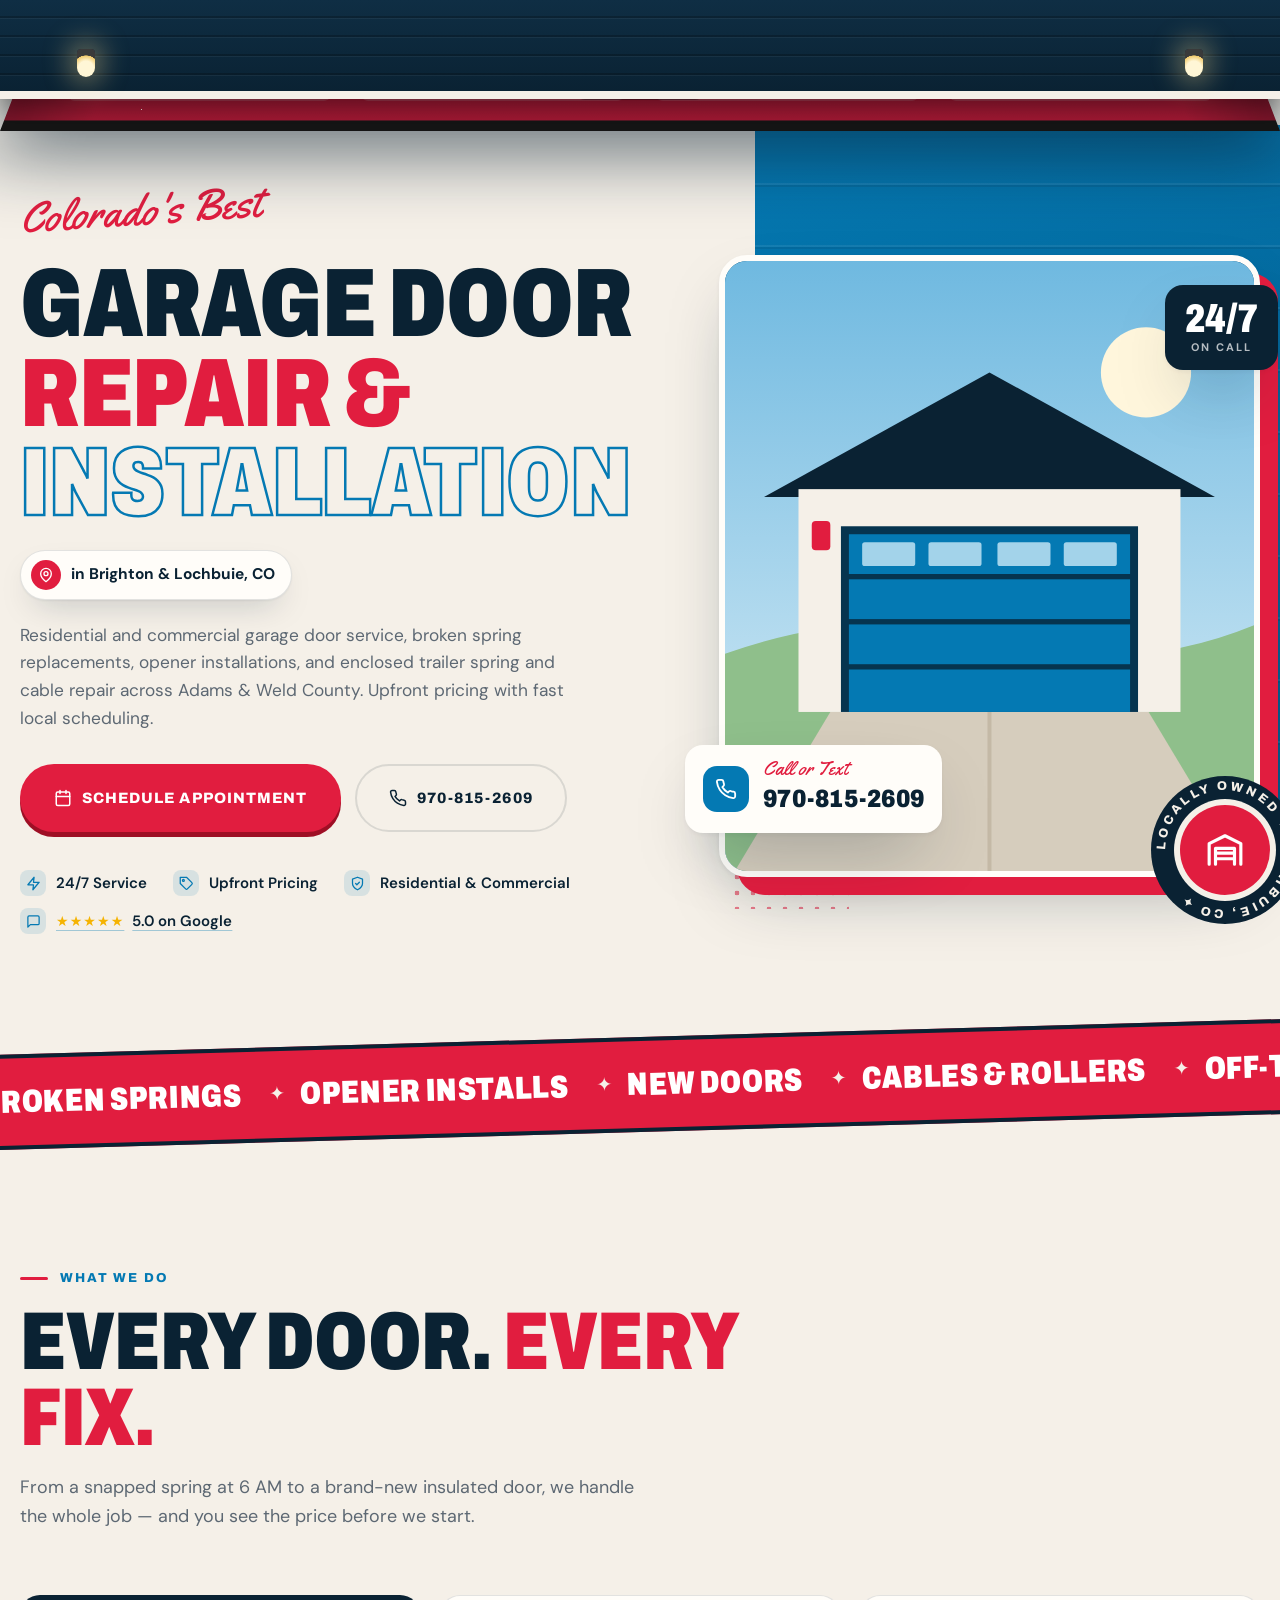
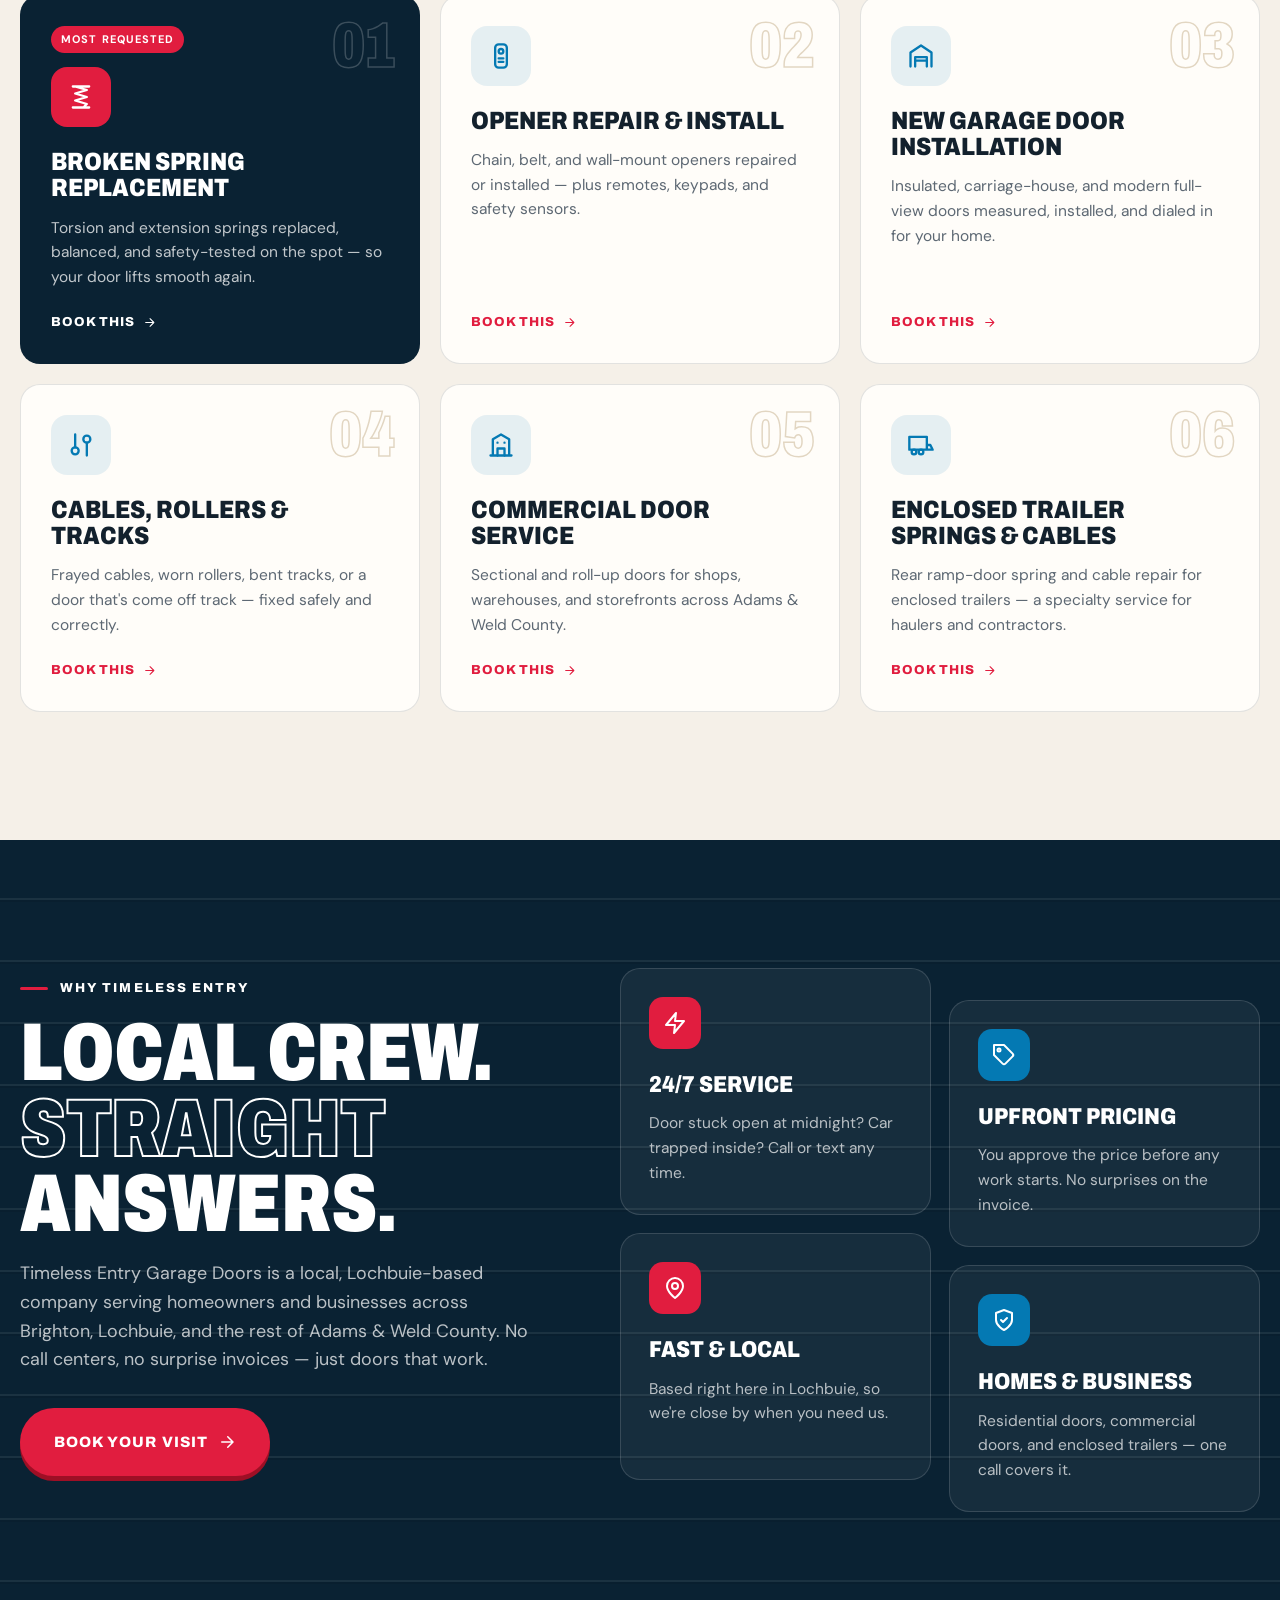
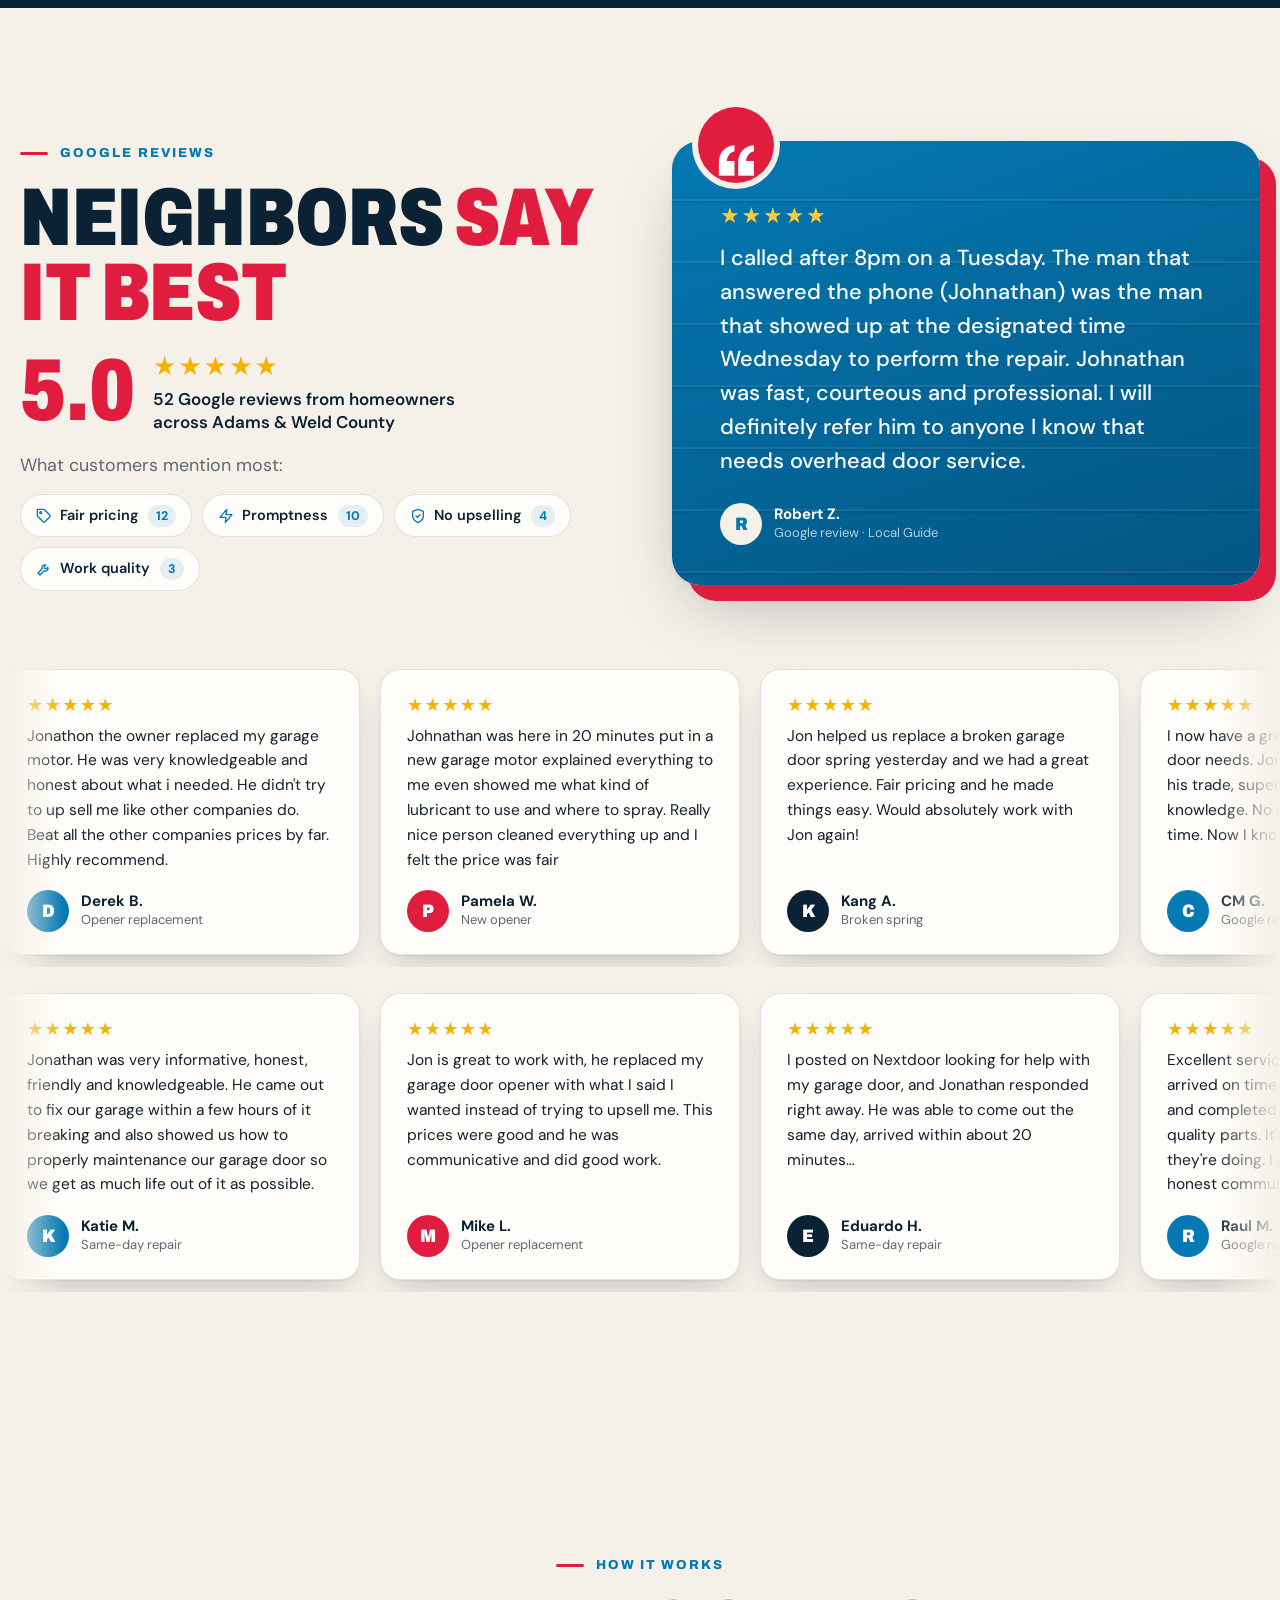
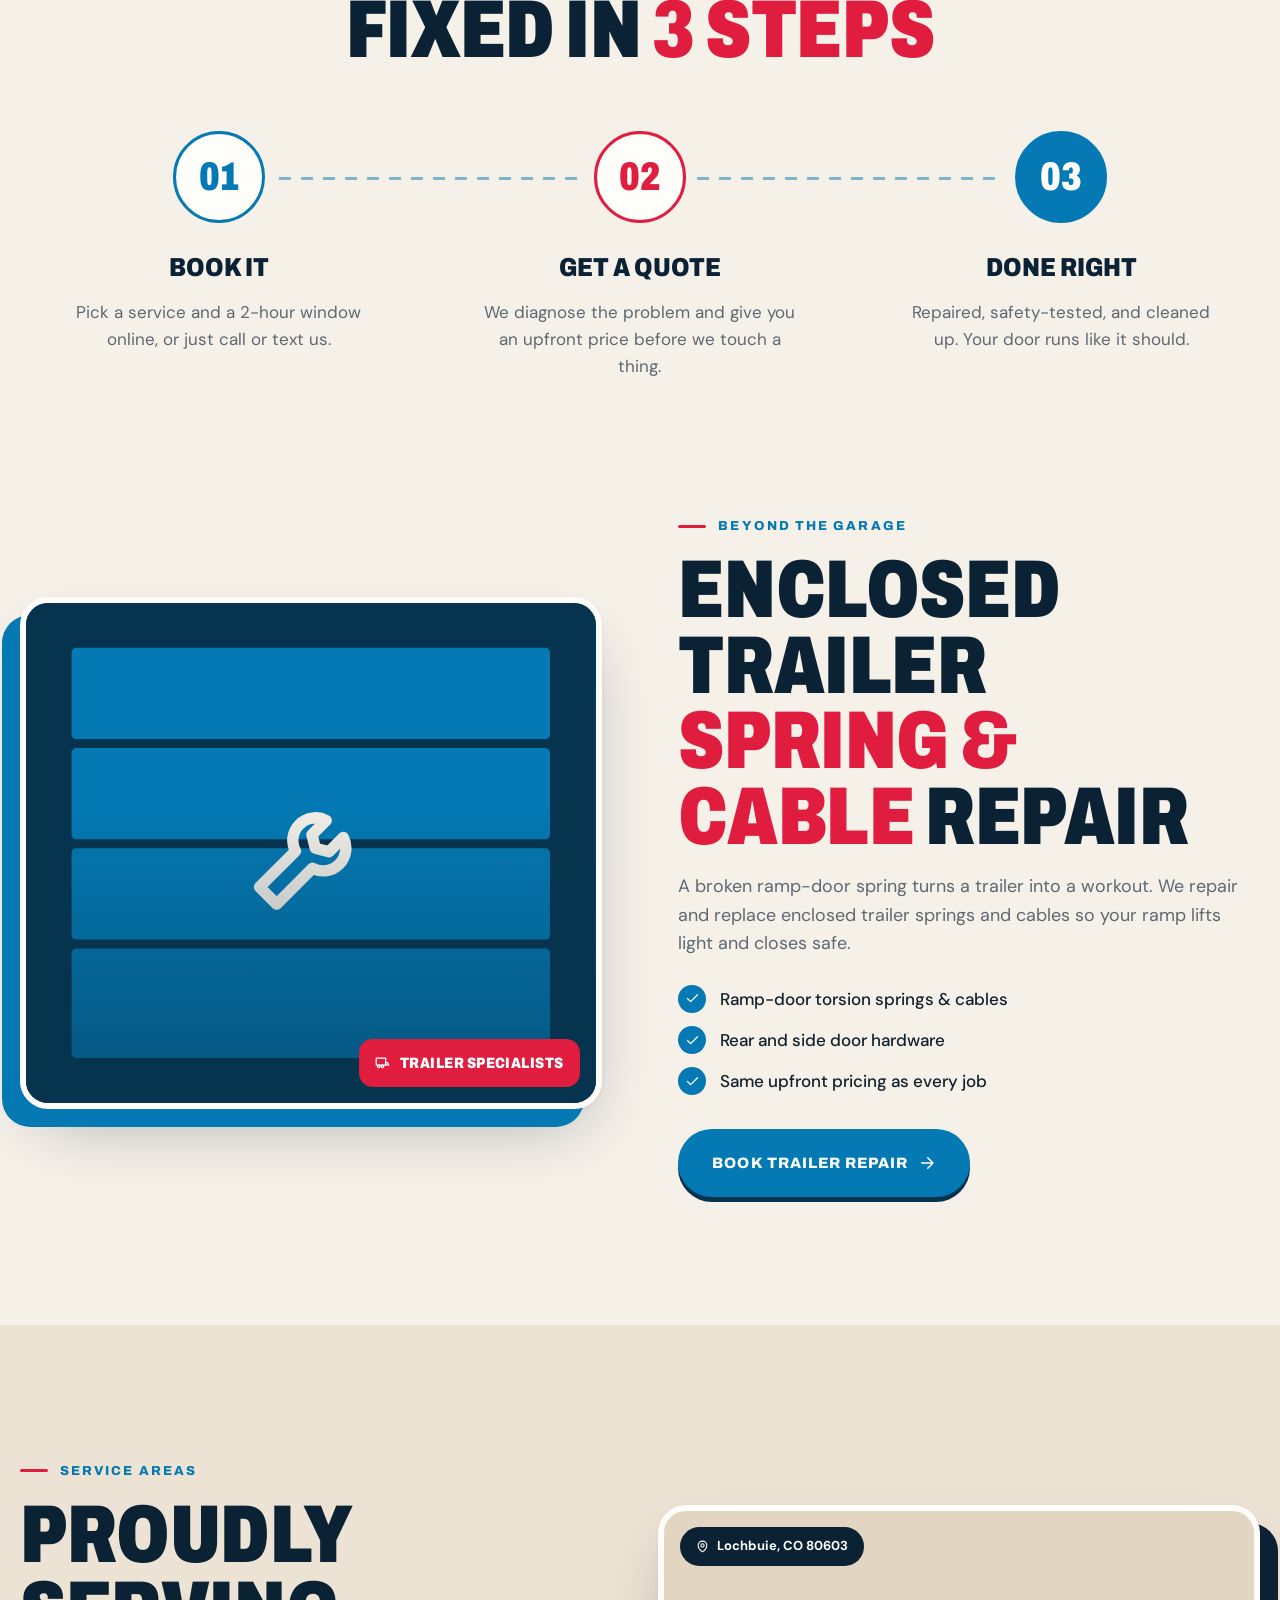
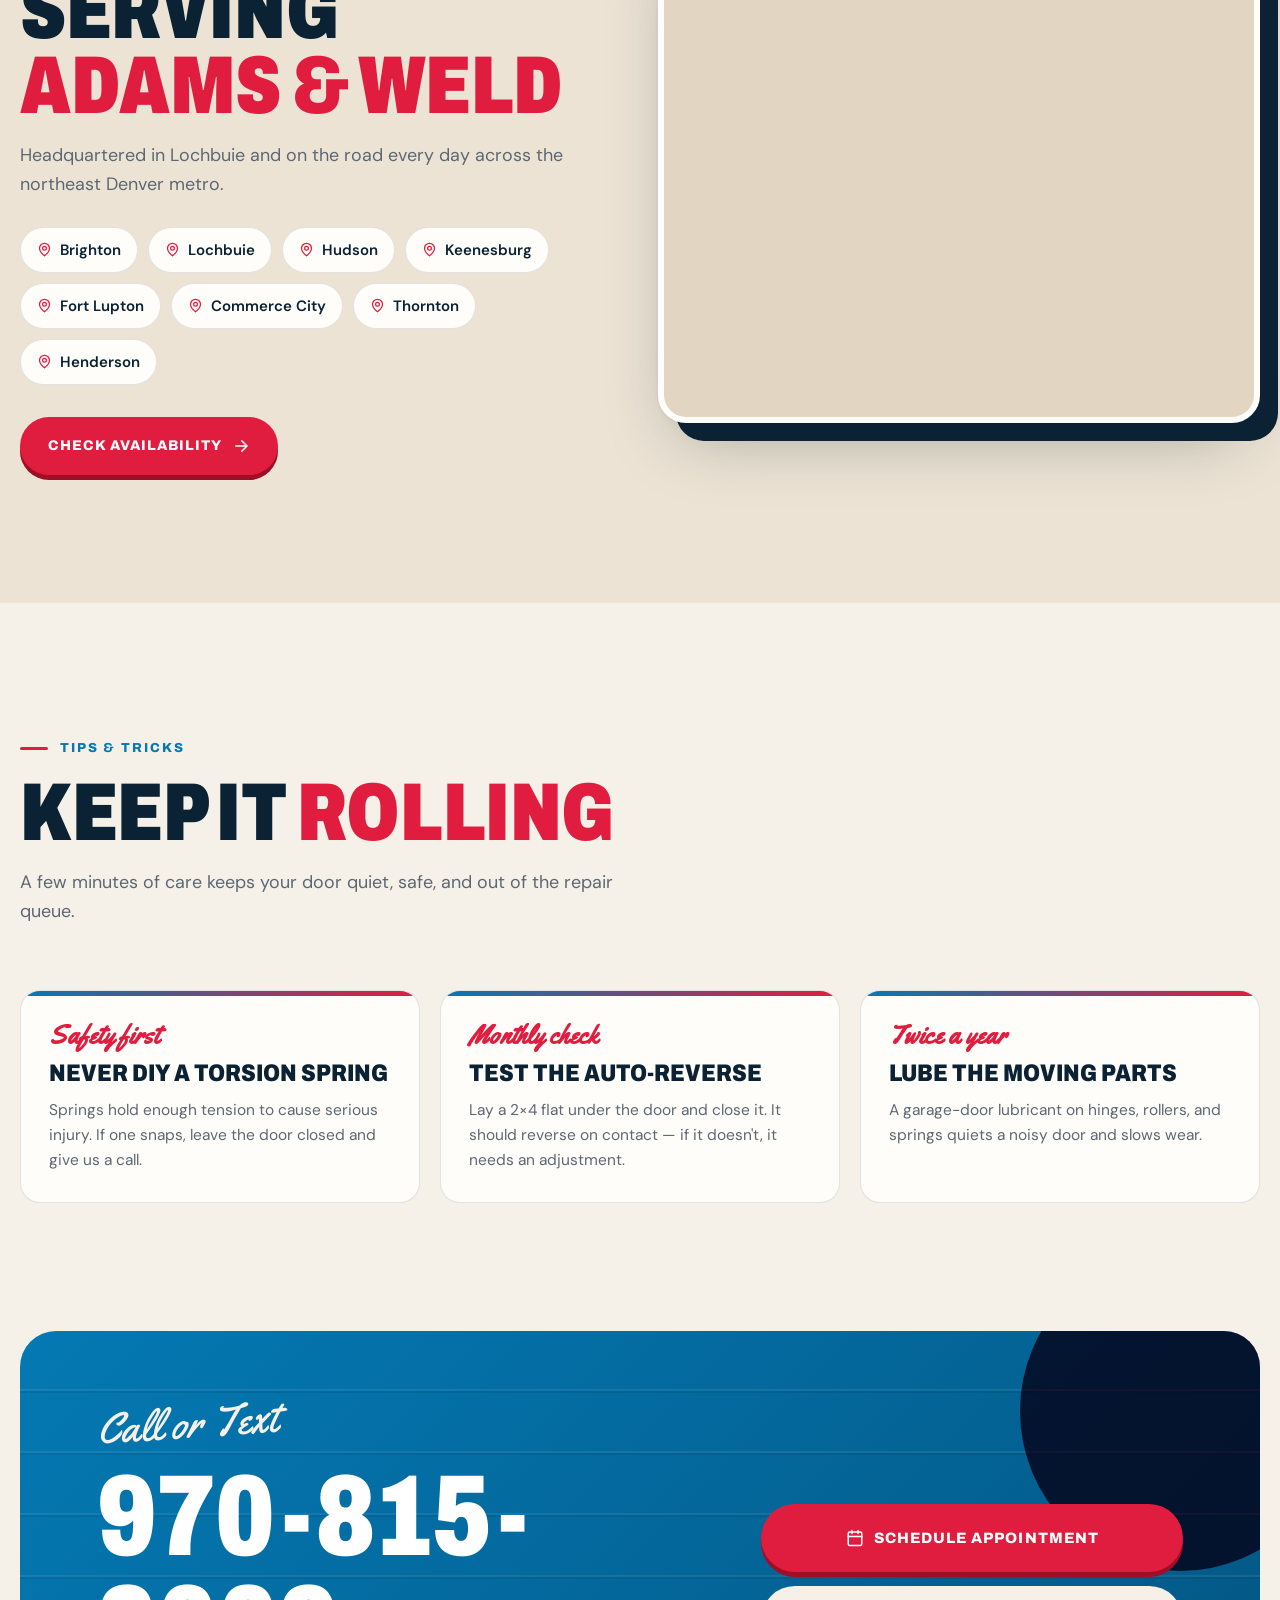
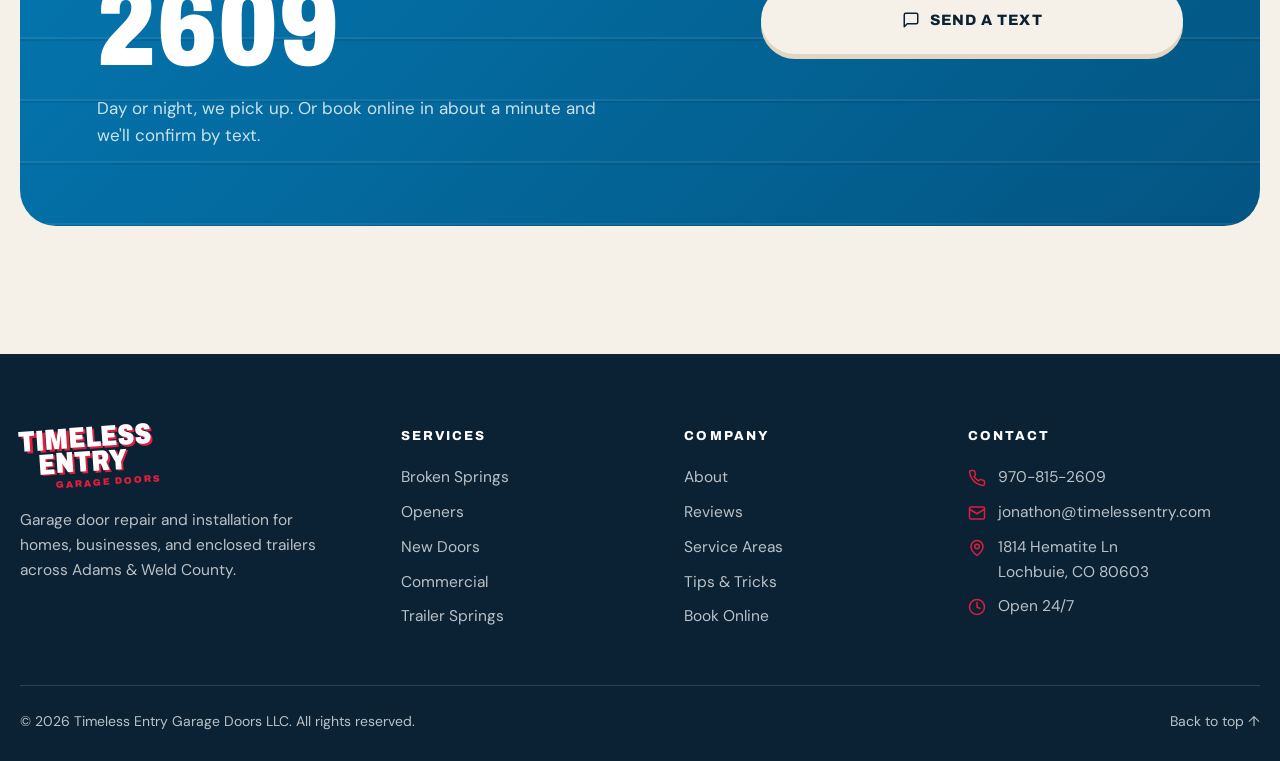
==== commit 4671f2b5: "Add link preview card for Discord, iMessage, and social shares Custom 1200x630 preview image plus Op" ====
--- a/index.html
+++ b/index.html
@@ -8,6 +8,20 @@
   <meta name="theme-color" content="#0479b3">
   <link rel="icon" type="image/png" sizes="32x32" href="images/favicon.png">
   <link rel="apple-touch-icon" href="images/apple-touch-icon.png">
+  <!-- Link preview card (Discord, iMessage, Facebook, X, etc.) -->
+  <meta property="og:type" content="website">
+  <meta property="og:site_name" content="Timeless Entry Garage Doors">
+  <meta property="og:title" content="Timeless Entry Garage Doors ◆ Brighton &amp; Lochbuie, CO">
+  <meta property="og:description" content="Colorado's best garage door repair &amp; installation. Broken springs, openers, new doors &amp; trailer springs across Adams &amp; Weld County. 24/7 service · ★ 5.0 on Google (52 reviews).">
+  <meta property="og:url" content="https://dayslazy.github.io/timeless-entry-website/">
+  <meta property="og:image" content="https://dayslazy.github.io/timeless-entry-website/images/og-image.png">
+  <meta property="og:image:width" content="1200">
+  <meta property="og:image:height" content="630">
+  <meta property="og:image:alt" content="Red garage door with a Timeless Entry name plate: Colorado's Best garage door repair and installation, 5.0 on Google, 24/7 service.">
+  <meta name="twitter:card" content="summary_large_image">
+  <meta name="twitter:title" content="Timeless Entry Garage Doors ◆ Brighton &amp; Lochbuie, CO">
+  <meta name="twitter:description" content="Colorado's best garage door repair &amp; installation. 24/7 service · ★ 5.0 on Google (52 reviews).">
+  <meta name="twitter:image" content="https://dayslazy.github.io/timeless-entry-website/images/og-image.png">
   <link rel="preconnect" href="https://fonts.googleapis.com">
   <link rel="preconnect" href="https://fonts.gstatic.com" crossorigin>
   <link href="https://fonts.googleapis.com/css2?family=Archivo:wdth,wght@62..125,400..900&family=DM+Sans:opsz,wght@9..40,400..700&family=Yellowtail&display=swap" rel="stylesheet">
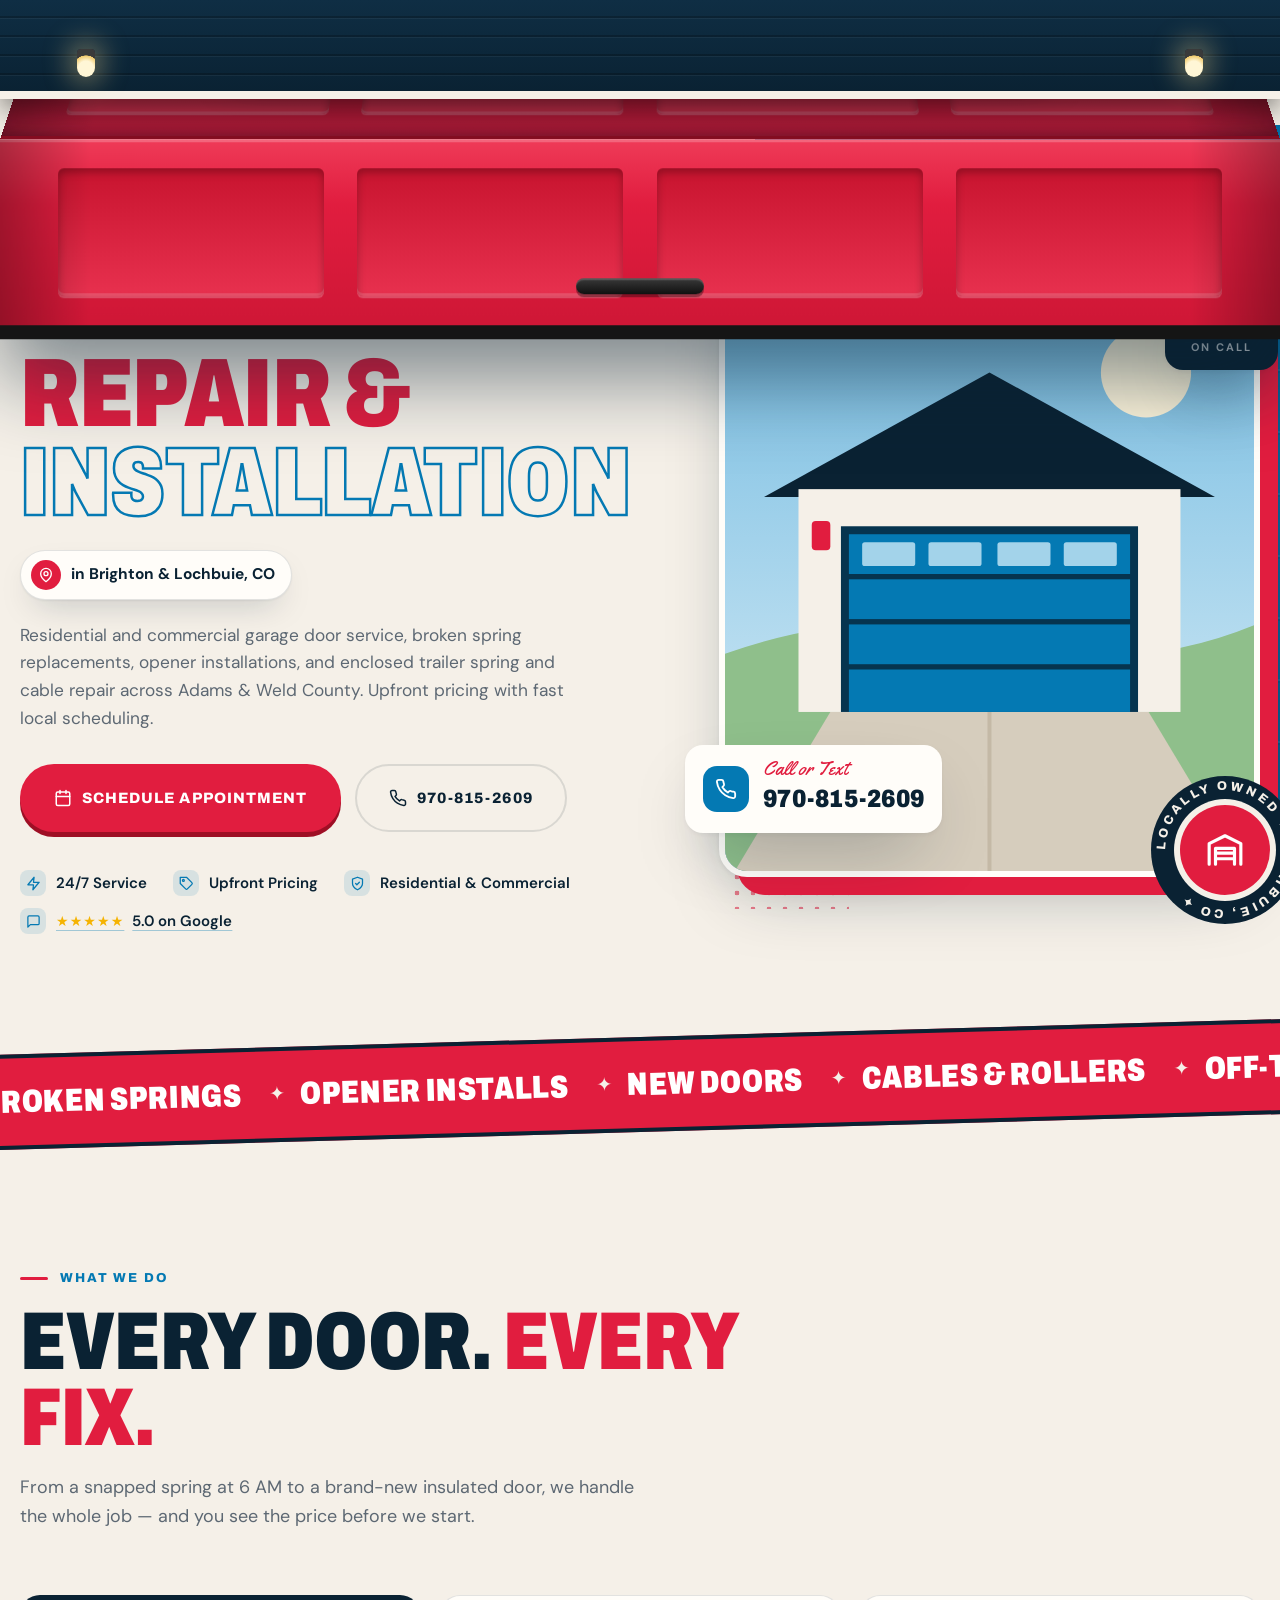
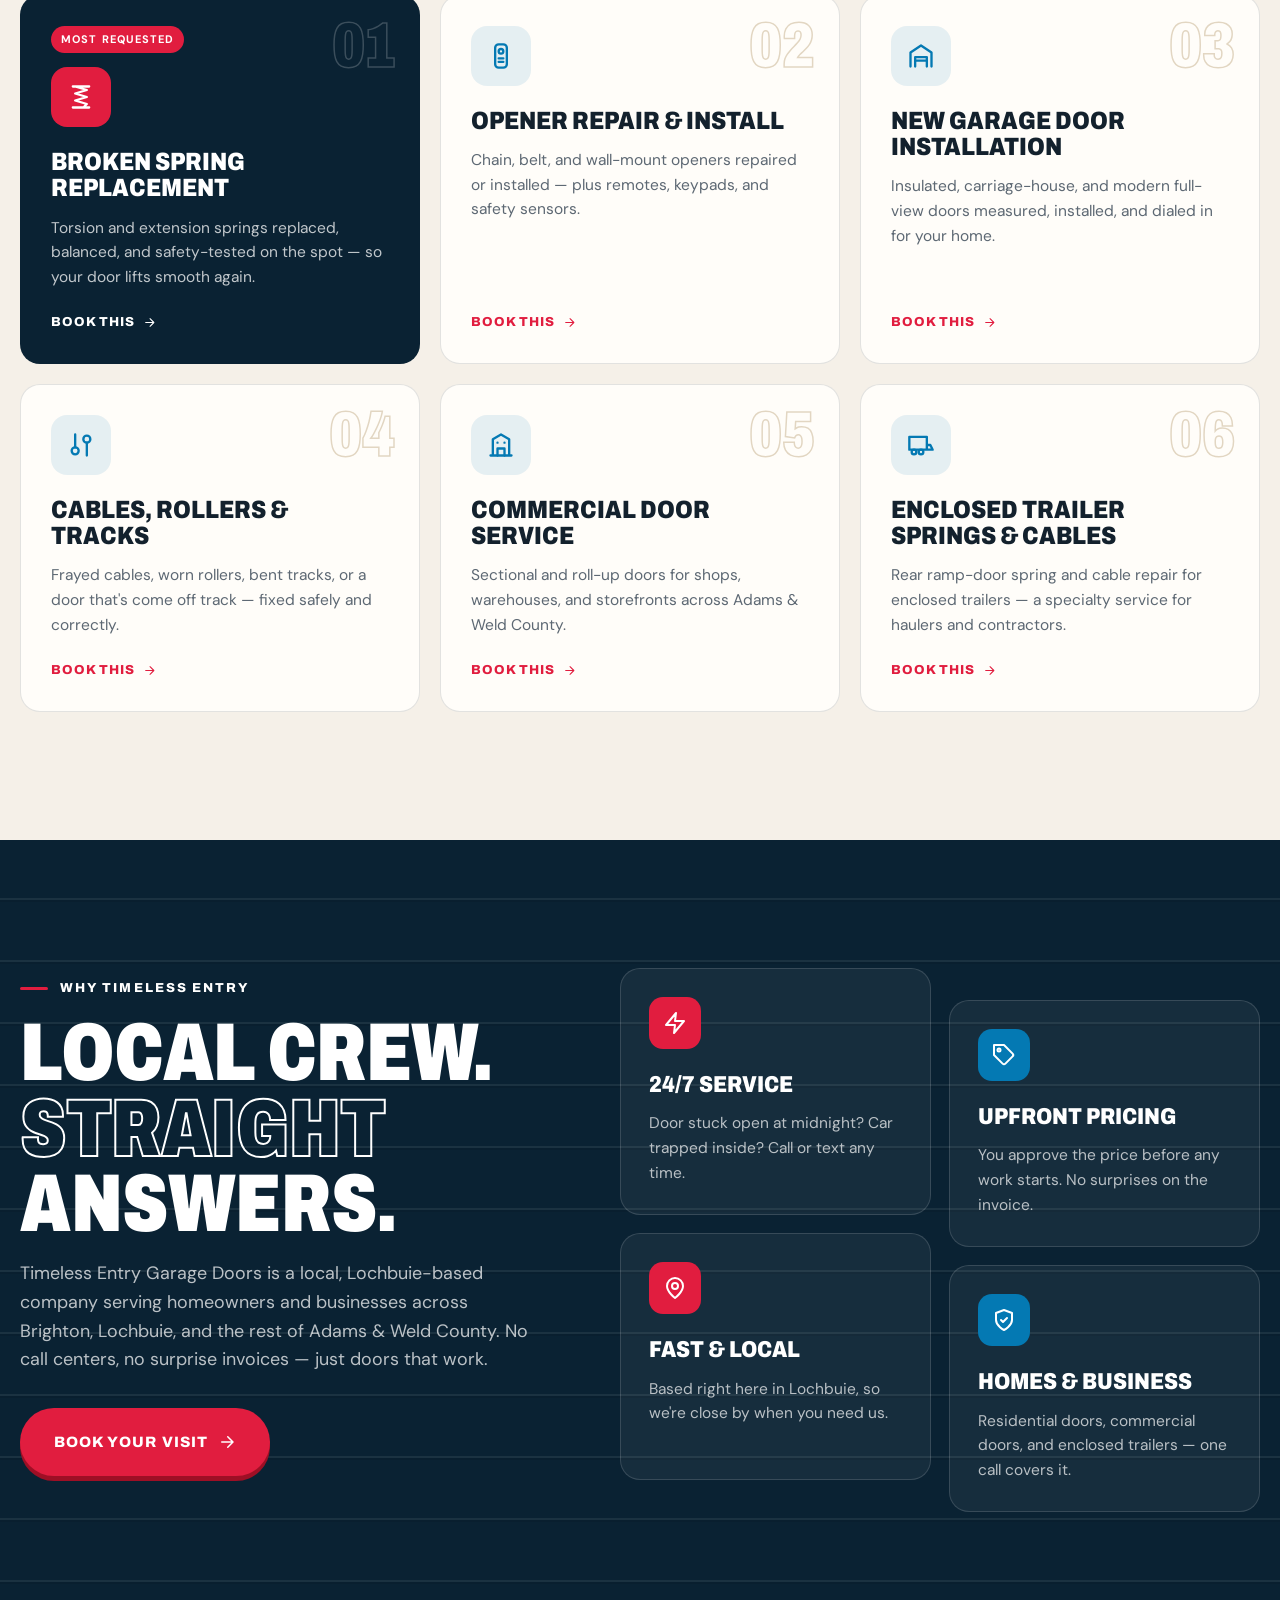
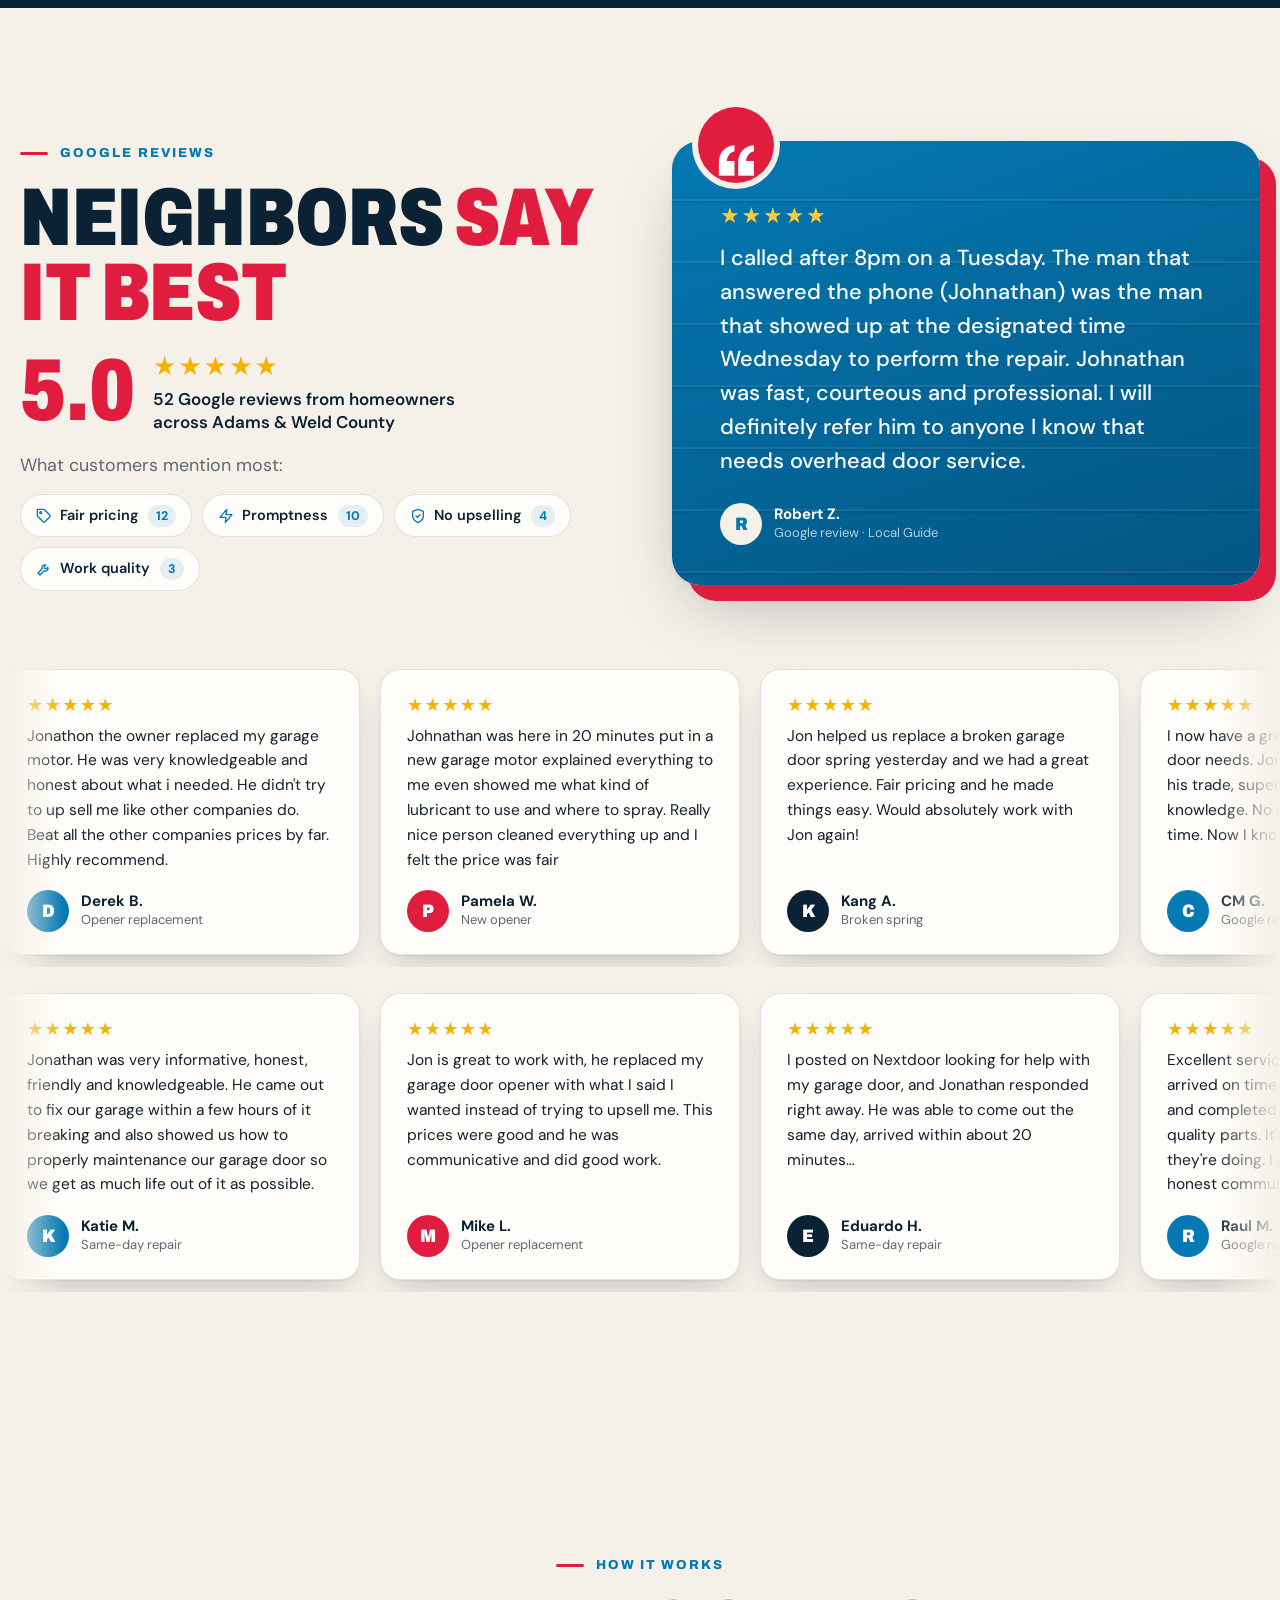
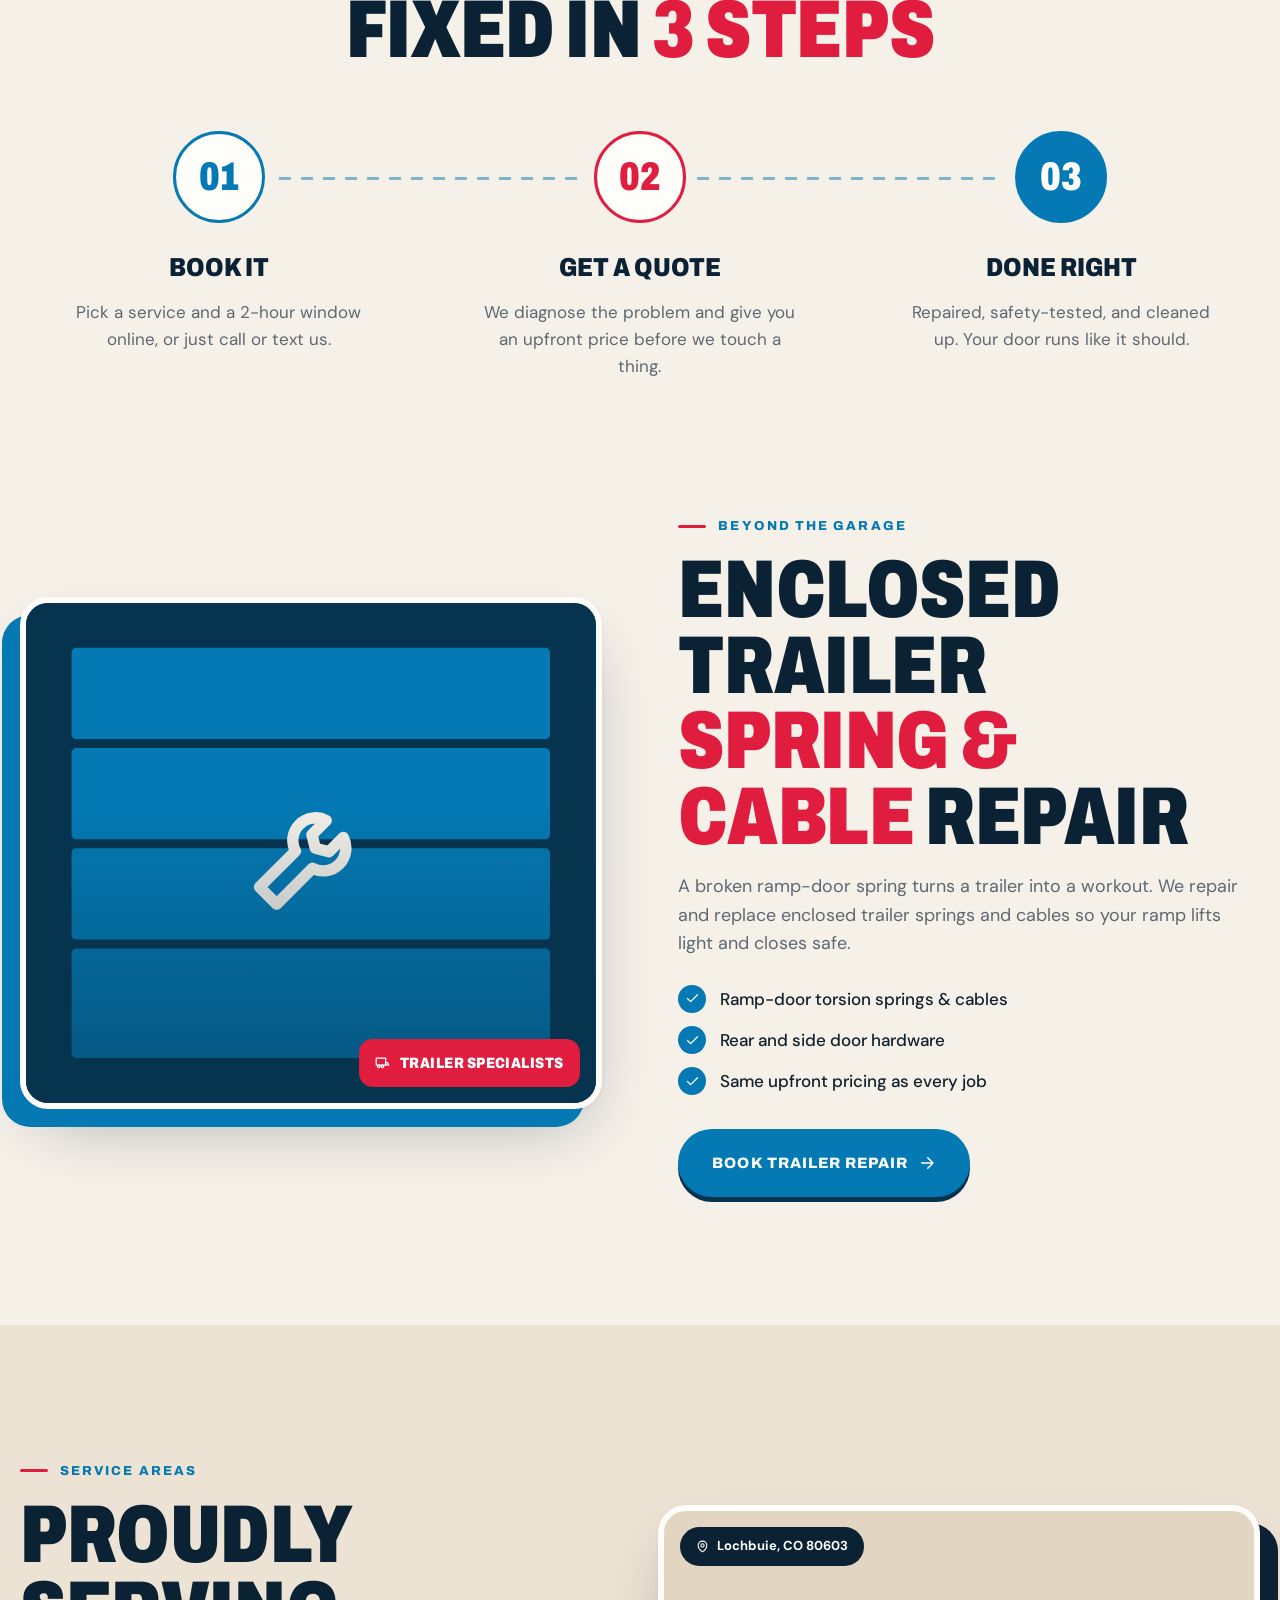
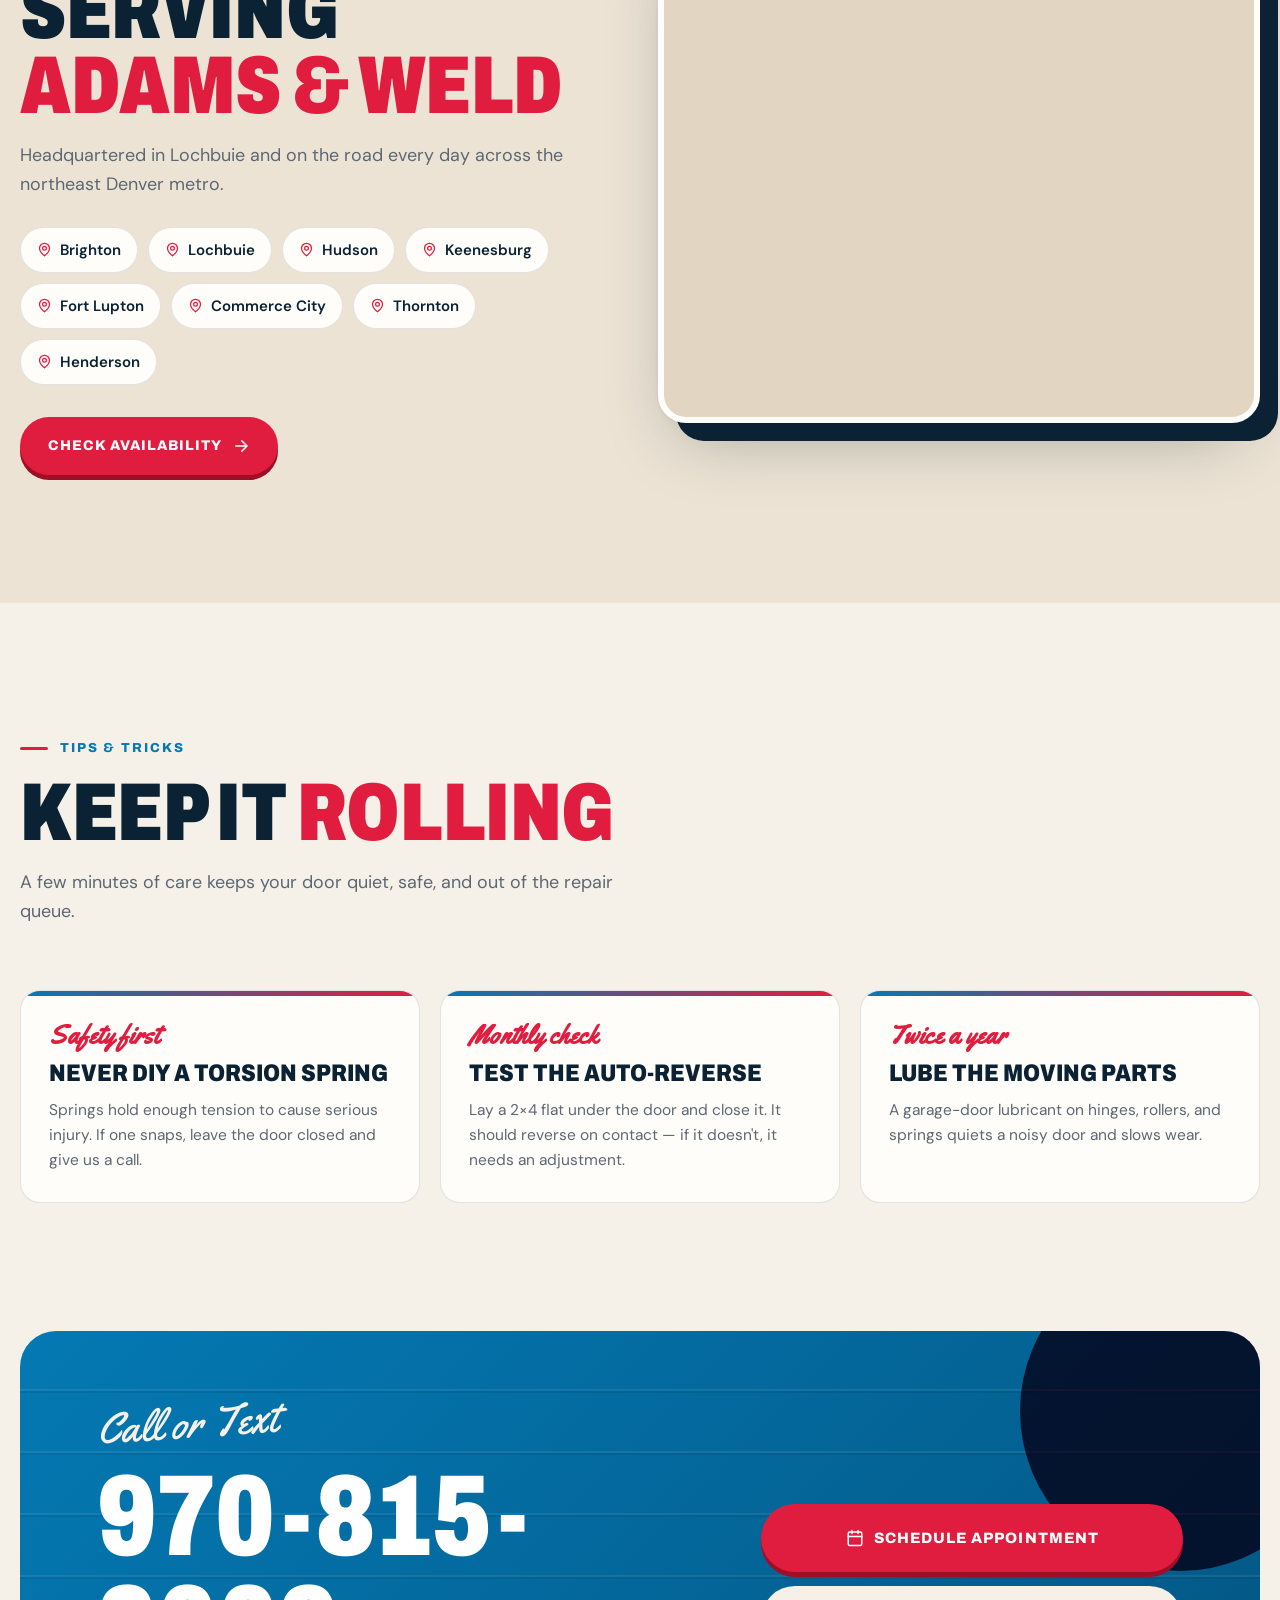
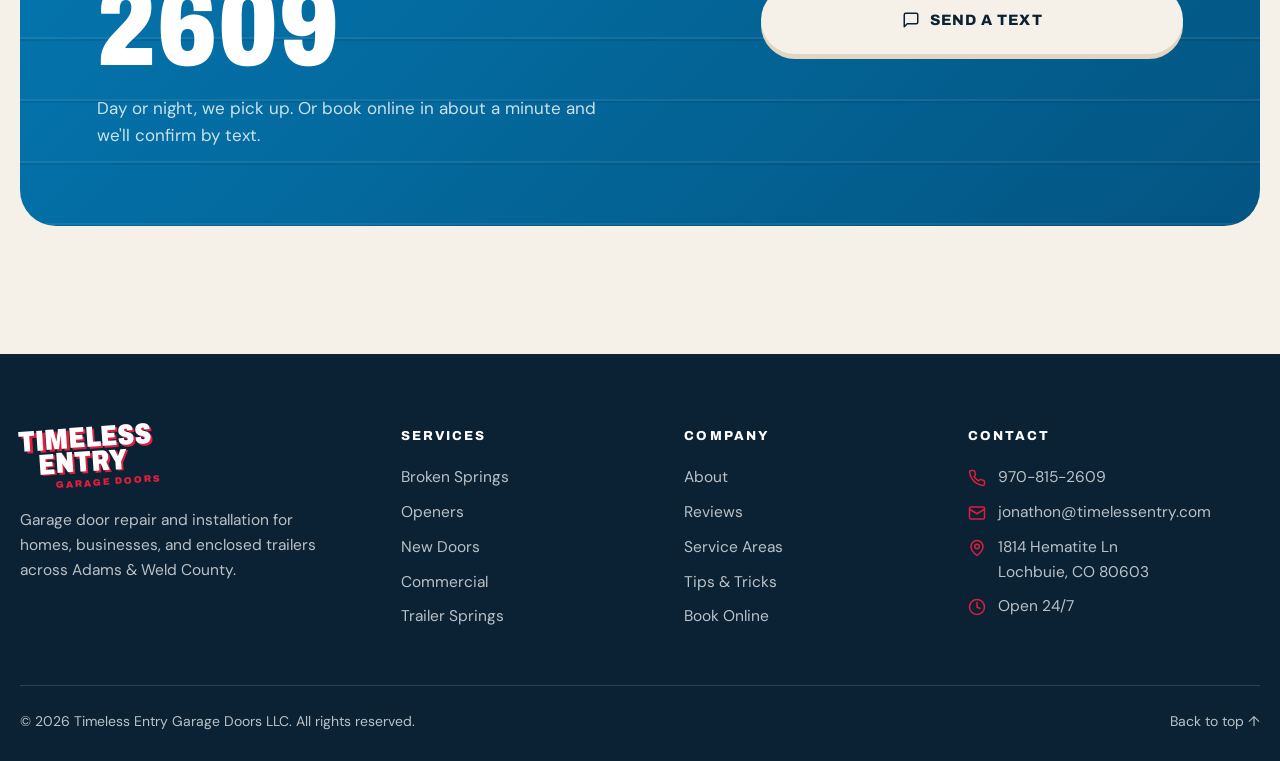
==== commit d35dfa06: "Phone menu: slide-in drawer modeled on the original site Drawer slides in from the right over a dimm" ====
--- a/index.html
+++ b/index.html
@@ -70,6 +70,7 @@
     <symbol id="i-menu" viewBox="0 0 24 24"><path d="M4 7h16M4 12h16M4 17h16"/></symbol>
     <symbol id="i-x" viewBox="0 0 24 24"><path d="M18 6 6 18M6 6l12 12"/></symbol>
     <symbol id="i-message" viewBox="0 0 24 24"><path d="M21 15a2 2 0 0 1-2 2H7l-4 4V5a2 2 0 0 1 2-2h14a2 2 0 0 1 2 2z"/></symbol>
+    <symbol id="i-alert" viewBox="0 0 24 24"><path d="M10.3 3.9 1.8 18a2 2 0 0 0 1.7 3h17a2 2 0 0 0 1.7-3L13.7 3.9a2 2 0 0 0-3.4 0z"/><path d="M12 9v4M12 17h.01"/></symbol>
     <symbol id="i-wrench" viewBox="0 0 24 24"><path d="M14.7 6.3a4 4 0 0 0-5.4 5.4L3 18l3 3 6.3-6.3a4 4 0 0 0 5.4-5.4l-2.5 2.5-2.4-.6-.6-2.4z"/></symbol>
   </defs>
 </svg>
@@ -94,18 +95,21 @@
     </a>
 
     <nav class="site-nav" id="site-nav" aria-label="Main">
+      <div class="nav-head"><span class="script">Timeless Entry Garage Doors</span><button type="button" class="nav-close" aria-label="Close menu"><svg class="i"><use href="#i-x"/></svg></button></div>
       <ul class="nav-list">
         <li><a class="nav-link active" href="index.html">Home</a></li>
         <li><a class="nav-link" href="#about">About</a></li>
         <li class="has-dd">
           <a class="nav-link" href="#services">Services <svg class="i"><use href="#i-chevron-down"/></svg></a>
           <ul class="dd">
-            <li><a href="book.html?service=spring"><span class="dd-ico"><svg class="i"><use href="#i-spring"/></svg></span>Broken Springs</a></li>
-            <li><a href="book.html?service=opener"><span class="dd-ico"><svg class="i"><use href="#i-remote"/></svg></span>Openers</a></li>
-            <li><a href="book.html?service=install"><span class="dd-ico"><svg class="i"><use href="#i-install"/></svg></span>New Door Installation</a></li>
-            <li><a href="book.html?service=cable"><span class="dd-ico"><svg class="i"><use href="#i-roller"/></svg></span>Cables, Rollers &amp; Tracks</a></li>
+            <li><a href="book.html?service=install"><span class="dd-ico"><svg class="i"><use href="#i-install"/></svg></span>Garage Door Repair &amp; Installation</a></li>
+            <li><a href="book.html?service=spring"><span class="dd-ico"><svg class="i"><use href="#i-spring"/></svg></span>Broken Spring Replacements</a></li>
+            <li><a href="book.html?service=opener"><span class="dd-ico"><svg class="i"><use href="#i-remote"/></svg></span>Opener Installations &amp; Repair</a></li>
+            <li><a href="book.html?service=cable"><span class="dd-ico"><svg class="i"><use href="#i-roller"/></svg></span>Cable Repair</a></li>
+            <li><a href="book.html?service=offtrack"><span class="dd-ico"><svg class="i"><use href="#i-alert"/></svg></span>Track Repair &amp; Alignment</a></li>
+            <li><a href="book.html?service=other"><span class="dd-ico"><svg class="i"><use href="#i-wrench"/></svg></span>Garage Door Framing &amp; Structural Prep</a></li>
+            <li><a href="book.html?service=trailer"><span class="dd-ico"><svg class="i"><use href="#i-trailer"/></svg></span>Enclosed Trailer Spring &amp; Cable Repair</a></li>
             <li><a href="book.html?service=commercial"><span class="dd-ico"><svg class="i"><use href="#i-building"/></svg></span>Commercial Doors</a></li>
-            <li><a href="book.html?service=trailer"><span class="dd-ico"><svg class="i"><use href="#i-trailer"/></svg></span>Trailer Springs &amp; Cables</a></li>
           </ul>
         </li>
         <li class="has-dd">
--- a/styles.css
+++ b/styles.css
@@ -167,11 +167,16 @@
 /* ---------- Header ---------- */
 .site-header {
   position: sticky; top: 0; z-index: 50;
+  border-bottom: 1px solid transparent;
+  transition: border-color .3s, box-shadow .3s;
+}
+/* frosted glass lives on a pseudo-element: backdrop-filter on the header itself
+   would trap the fixed mobile menu inside the header's box */
+.site-header::before {
+  content: ""; position: absolute; inset: 0; z-index: -1;
   background: rgba(245, 240, 232, .86);
   backdrop-filter: saturate(1.4) blur(14px);
   -webkit-backdrop-filter: saturate(1.4) blur(14px);
-  border-bottom: 1px solid transparent;
-  transition: border-color .3s, box-shadow .3s;
 }
 .site-header.scrolled { border-color: var(--line); box-shadow: 0 10px 30px -20px rgba(10, 34, 51, .35); }
 .header-inner { display: flex; align-items: center; gap: 28px; min-height: var(--header-h); }
@@ -208,7 +213,7 @@
 .has-dd:hover .nav-link .i, .has-dd:focus-within .nav-link .i { transform: rotate(180deg); }
 .dd {
   position: absolute; top: calc(100% + 8px); left: 50%;
-  min-width: 270px; padding: 10px;
+  min-width: 320px; padding: 10px;
   list-style: none; margin: 0;
   background: var(--paper); border: 1px solid var(--line); border-radius: 18px;
   box-shadow: var(--shadow-lg);
@@ -581,7 +586,7 @@
 
 /* ---------- Mobile action bar ---------- */
 .mobile-bar { display: none; }
-.mobile-nav-cta { display: none; }
+.mobile-nav-cta, .nav-head { display: none; }
 
 /* ---------- Reveal ---------- */
 .js .reveal { opacity: 0; translate: 0 28px; transition: opacity .8s cubic-bezier(.2, .7, .2, 1) var(--d, 0s), translate .8s cubic-bezier(.2, .7, .2, 1) var(--d, 0s), transform .3s, box-shadow .3s, background .3s, border-color .3s, color .3s; }
@@ -1035,22 +1040,62 @@
   .nav-toggle { display: grid; }
   .header-actions .btn { display: none; }
   .header-actions { margin-left: auto; gap: 10px; }
+  /* phone menu: drawer that slides in from the right over a dimmed page */
   .site-nav {
-    position: fixed; left: 0; right: 0; top: var(--nav-top, 112px); bottom: 0; z-index: 49;
-    background: var(--cream); padding: 16px 16px 120px; overflow-y: auto;
-    opacity: 0; visibility: hidden; transform: translateY(-10px); transition: opacity .25s, transform .25s, visibility .25s;
+    position: fixed; top: 0; right: 0; bottom: 0; z-index: 60;
+    width: min(80vw, 400px);
+    display: flex; flex-direction: column;
+    background: var(--cream);
+    padding-bottom: calc(24px + env(safe-area-inset-bottom));
+    overflow-y: auto; overscroll-behavior: contain;
+    visibility: hidden; transform: translateX(100%);
+    box-shadow: 0 0 0 100vmax rgba(10, 34, 51, 0);
+    transition: transform .42s cubic-bezier(.2, .8, .2, 1), box-shadow .42s, visibility .42s;
   }
-  .nav-open .site-nav { opacity: 1; visibility: visible; transform: none; }
+  .nav-open .site-nav {
+    visibility: visible; transform: none;
+    box-shadow: 0 0 0 100vmax rgba(10, 34, 51, .62), -24px 0 48px rgba(0, 0, 0, .3);
+  }
   .nav-open { overflow: hidden; }
-  .nav-list { flex-direction: column; align-items: stretch; gap: 2px; }
-  .nav-link { width: 100%; justify-content: space-between; font-size: 22px; font-stretch: 80%; font-weight: 900; padding: 14px 8px; border-radius: 12px; }
+  .nav-head { display: block; position: relative; padding: 58px 54px 28px; text-align: center; border-bottom: 1px solid var(--line); }
+  .nav-head .script { color: var(--blue); font-size: 36px; line-height: 1.12; transform: rotate(-3deg); transform-origin: center; }
+  .nav-close {
+    display: grid; place-items: center; position: absolute; top: 14px; right: 12px;
+    width: 46px; height: 46px; border: 0; border-radius: 12px; background: transparent; color: var(--navy); font-size: 26px;
+  }
+  .nav-close:hover { background: rgba(10, 34, 51, .07); }
+  .nav-list { flex-direction: column; align-items: stretch; gap: 0; padding: 18px 34px 0; }
+  .nav-open .nav-list > li { animation: navIn .5s cubic-bezier(.2, .7, .2, 1) .12s both; }
+  .nav-list > li:nth-child(2) { animation-delay: .16s; }
+  .nav-list > li:nth-child(3) { animation-delay: .2s; }
+  .nav-list > li:nth-child(4) { animation-delay: .24s; }
+  .nav-list > li:nth-child(5) { animation-delay: .28s; }
+  .nav-list > li:nth-child(6) { animation-delay: .32s; }
+  @keyframes navIn { from { opacity: 0; transform: translateX(24px); } to { opacity: 1; transform: none; } }
+  .nav-link {
+    width: 100%; justify-content: flex-start; padding: 15px 0; border-radius: 0; background: none;
+    font-size: 17px; font-stretch: 100%; font-weight: 800; letter-spacing: .15em; color: var(--navy);
+  }
+  .nav-link:hover, .nav-list > li:focus-within > .nav-link { background: none; color: var(--red); }
+  .nav-link.active { color: var(--red); }
   .nav-link .i { display: none; }
-  .dd { position: static; opacity: 1; visibility: visible; transform: none; box-shadow: none; border: 0; background: transparent; padding: 0 0 8px; min-width: 0; display: grid; grid-template-columns: 1fr 1fr; gap: 2px; }
+  /* "Services" / "Service Areas" become small section labels above their lists */
+  .has-dd > .nav-link { padding: 22px 0 6px; font-size: 13px; letter-spacing: .22em; color: var(--muted); }
+  .dd {
+    position: static; opacity: 1; visibility: visible; transform: none; box-shadow: none; border: 0;
+    background: transparent; padding: 0 0 6px; min-width: 0; display: block;
+  }
   .dd::before { display: none; }
   .has-dd:hover .dd, .has-dd:focus-within .dd { transform: none; }
-  .dd a { font-size: 14.5px; padding: 8px; }
-  .dd .dd-ico { width: 30px; height: 30px; font-size: 16px; }
-  .mobile-nav-cta { display: grid !important; gap: 10px; margin-top: 18px; }
+  .dd a {
+    display: block; padding: 11px 0; border-radius: 0; background: none;
+    font-family: var(--font-display); font-weight: 600; font-stretch: 100%; font-size: 15px;
+    letter-spacing: .1em; text-transform: uppercase; line-height: 1.4; color: #3d4d5c;
+  }
+  .dd a:hover { background: none; color: var(--blue); }
+  .dd .dd-ico { display: none; }
+  .mobile-nav-cta { display: grid !important; gap: 10px; margin-top: auto; padding: 26px 34px 0; }
+  .mobile-nav-cta .btn { padding: 15px 10px; font-size: 13px; }
   .mobile-bar {
     display: grid; grid-template-columns: 1fr 1fr; gap: 10px;
     position: fixed; left: 0; right: 0; bottom: 0; z-index: 40; padding: 10px 12px calc(10px + env(safe-area-inset-bottom));
